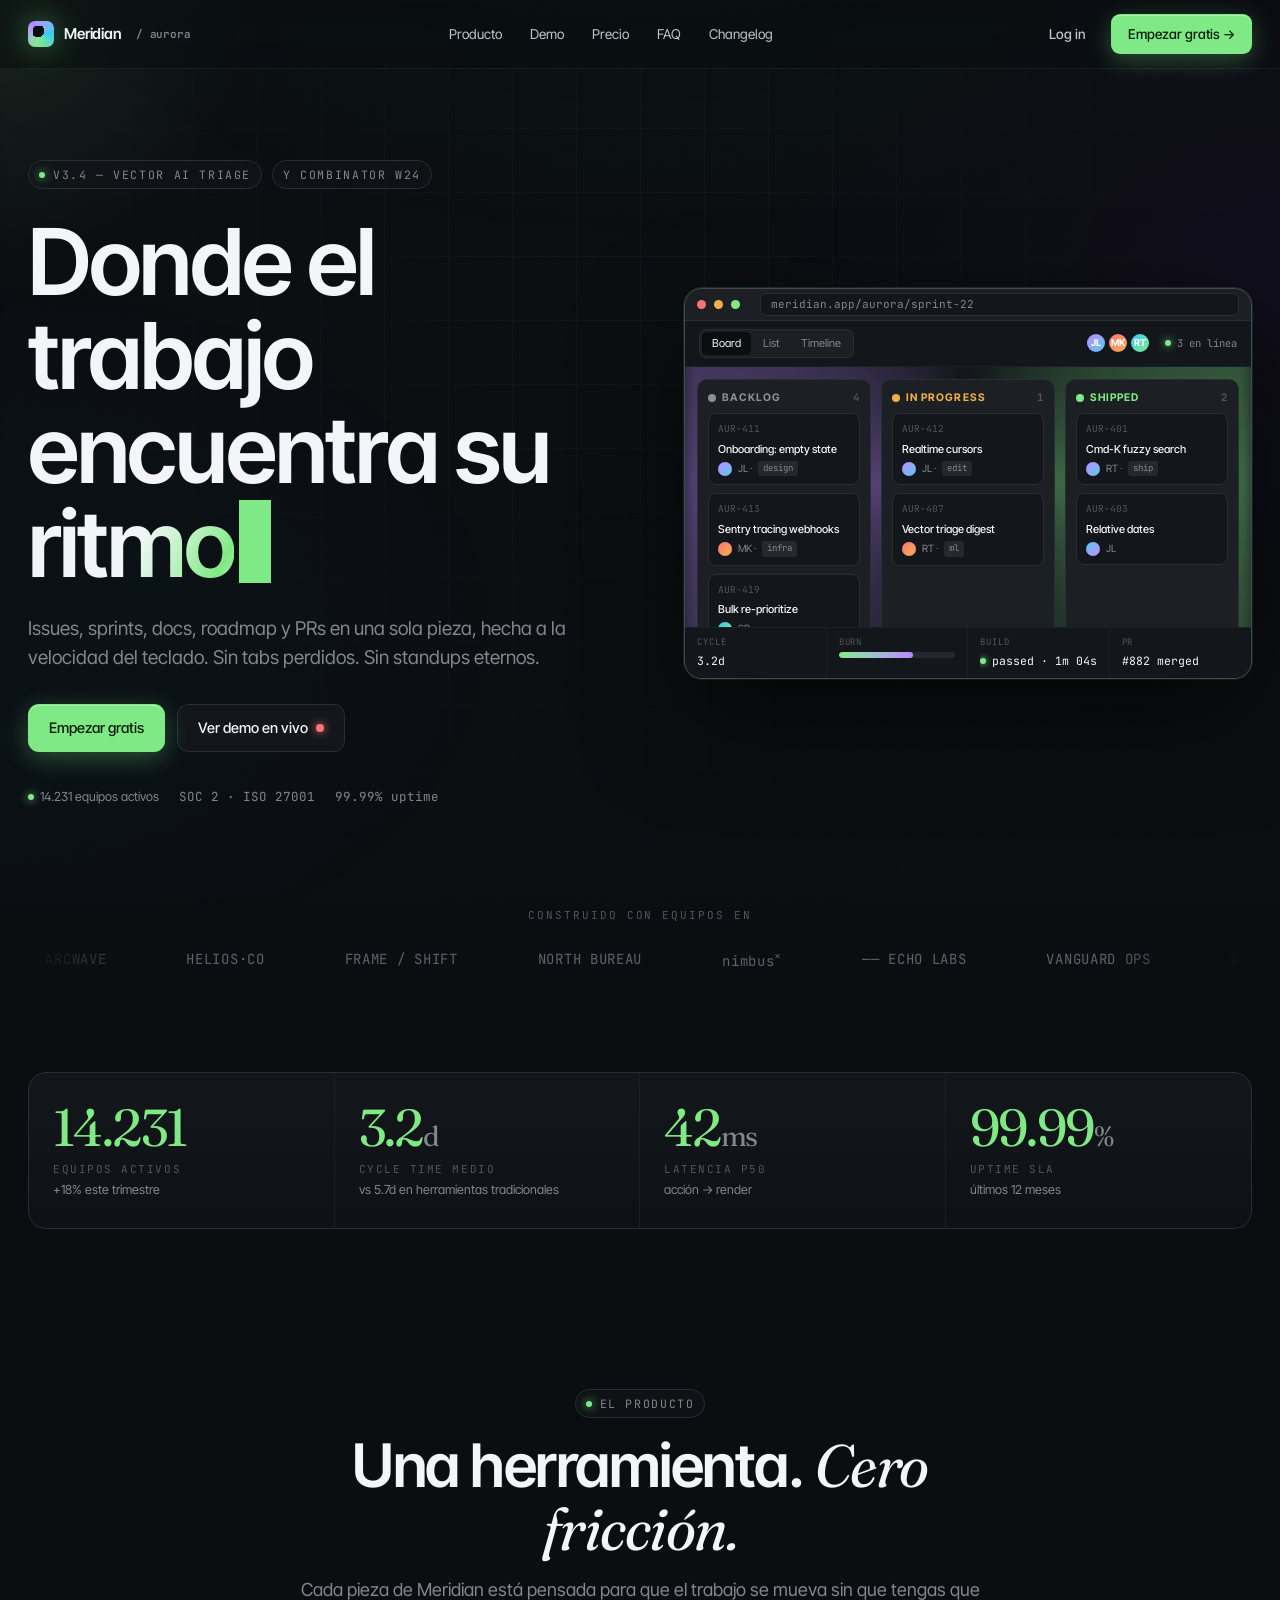
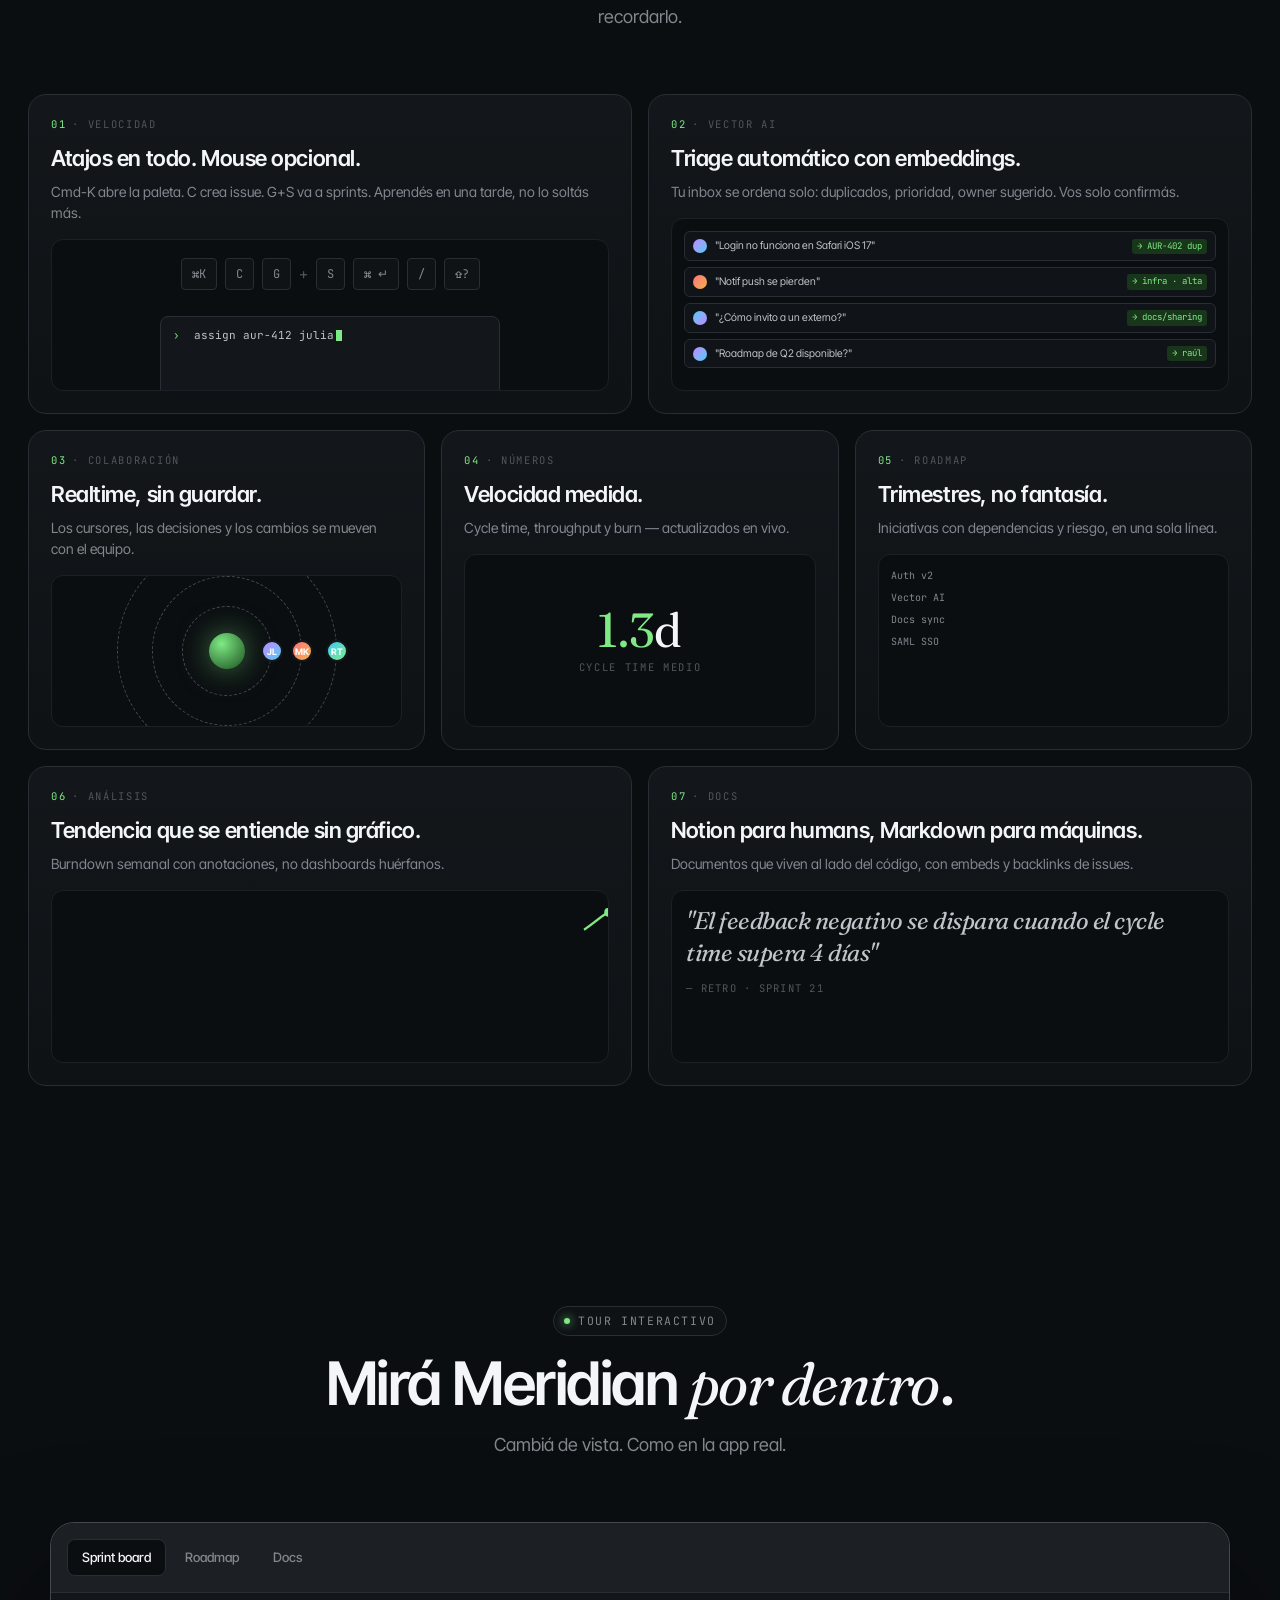
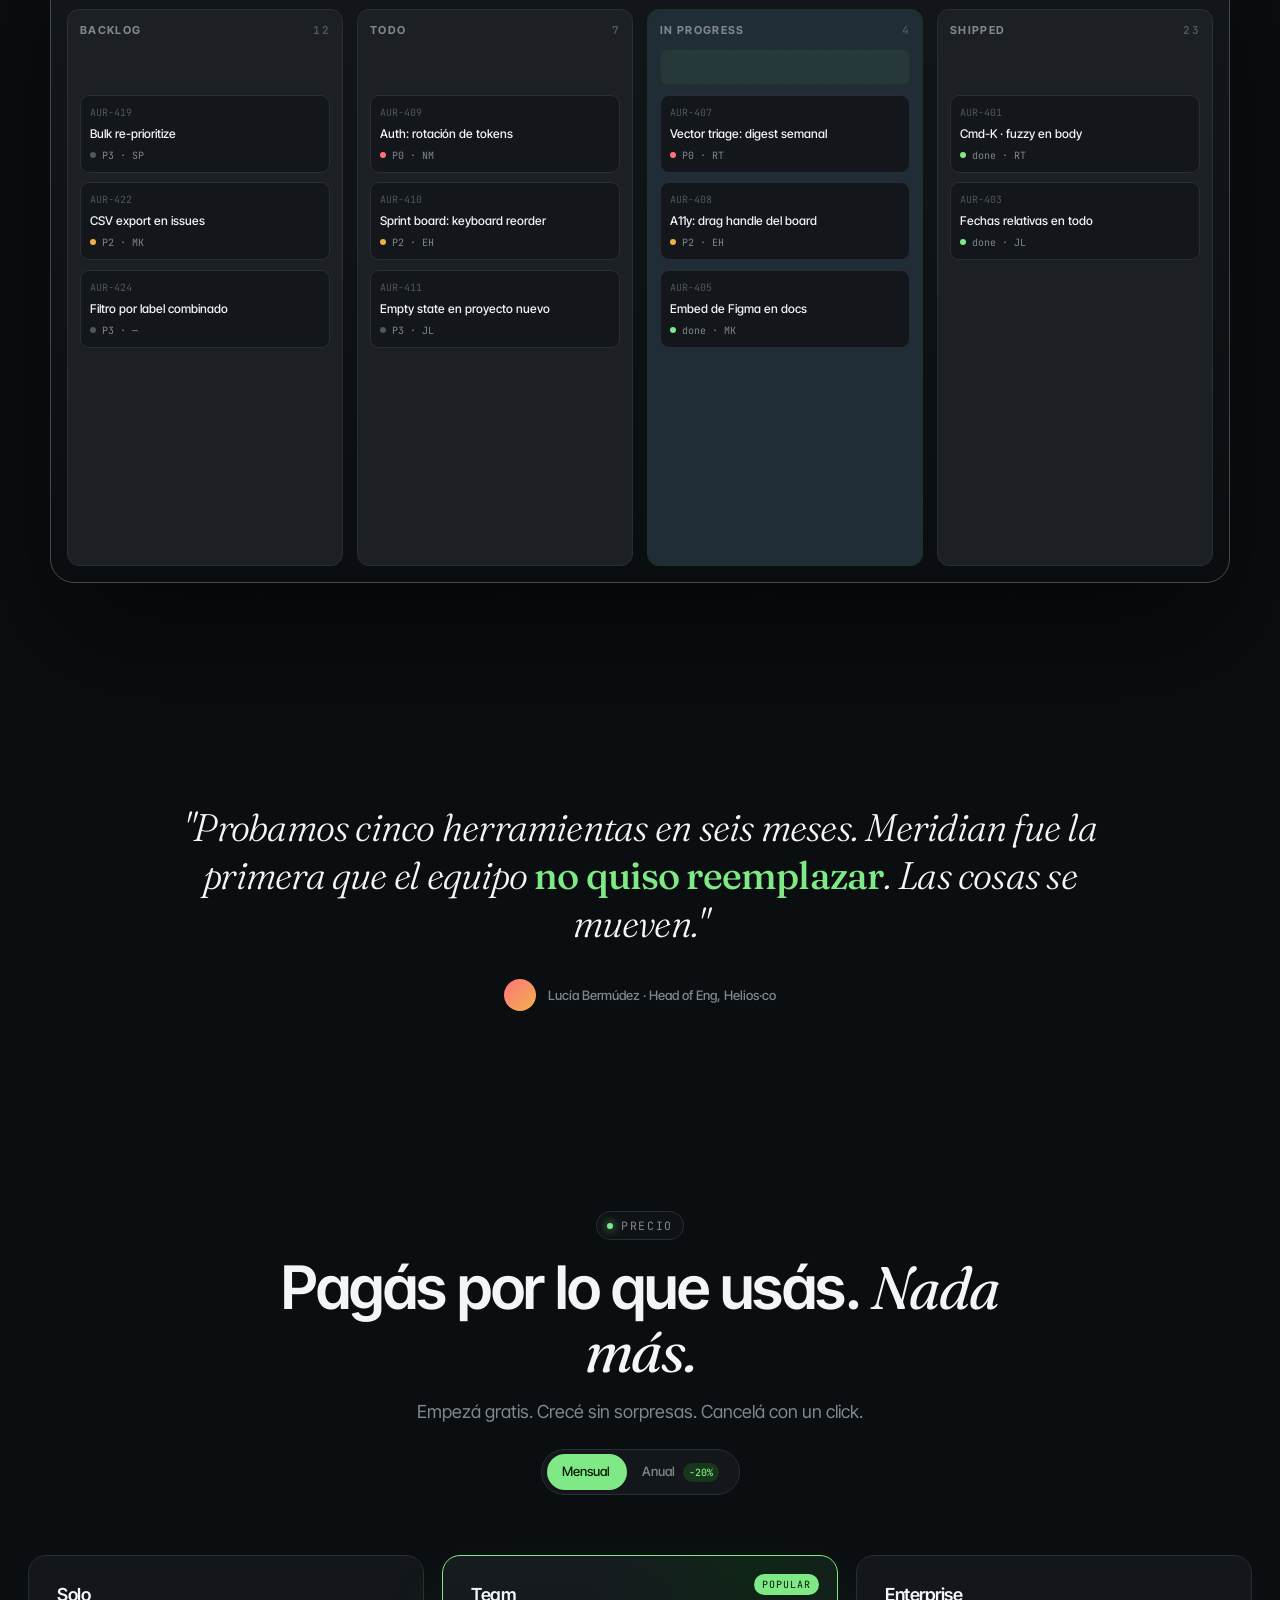
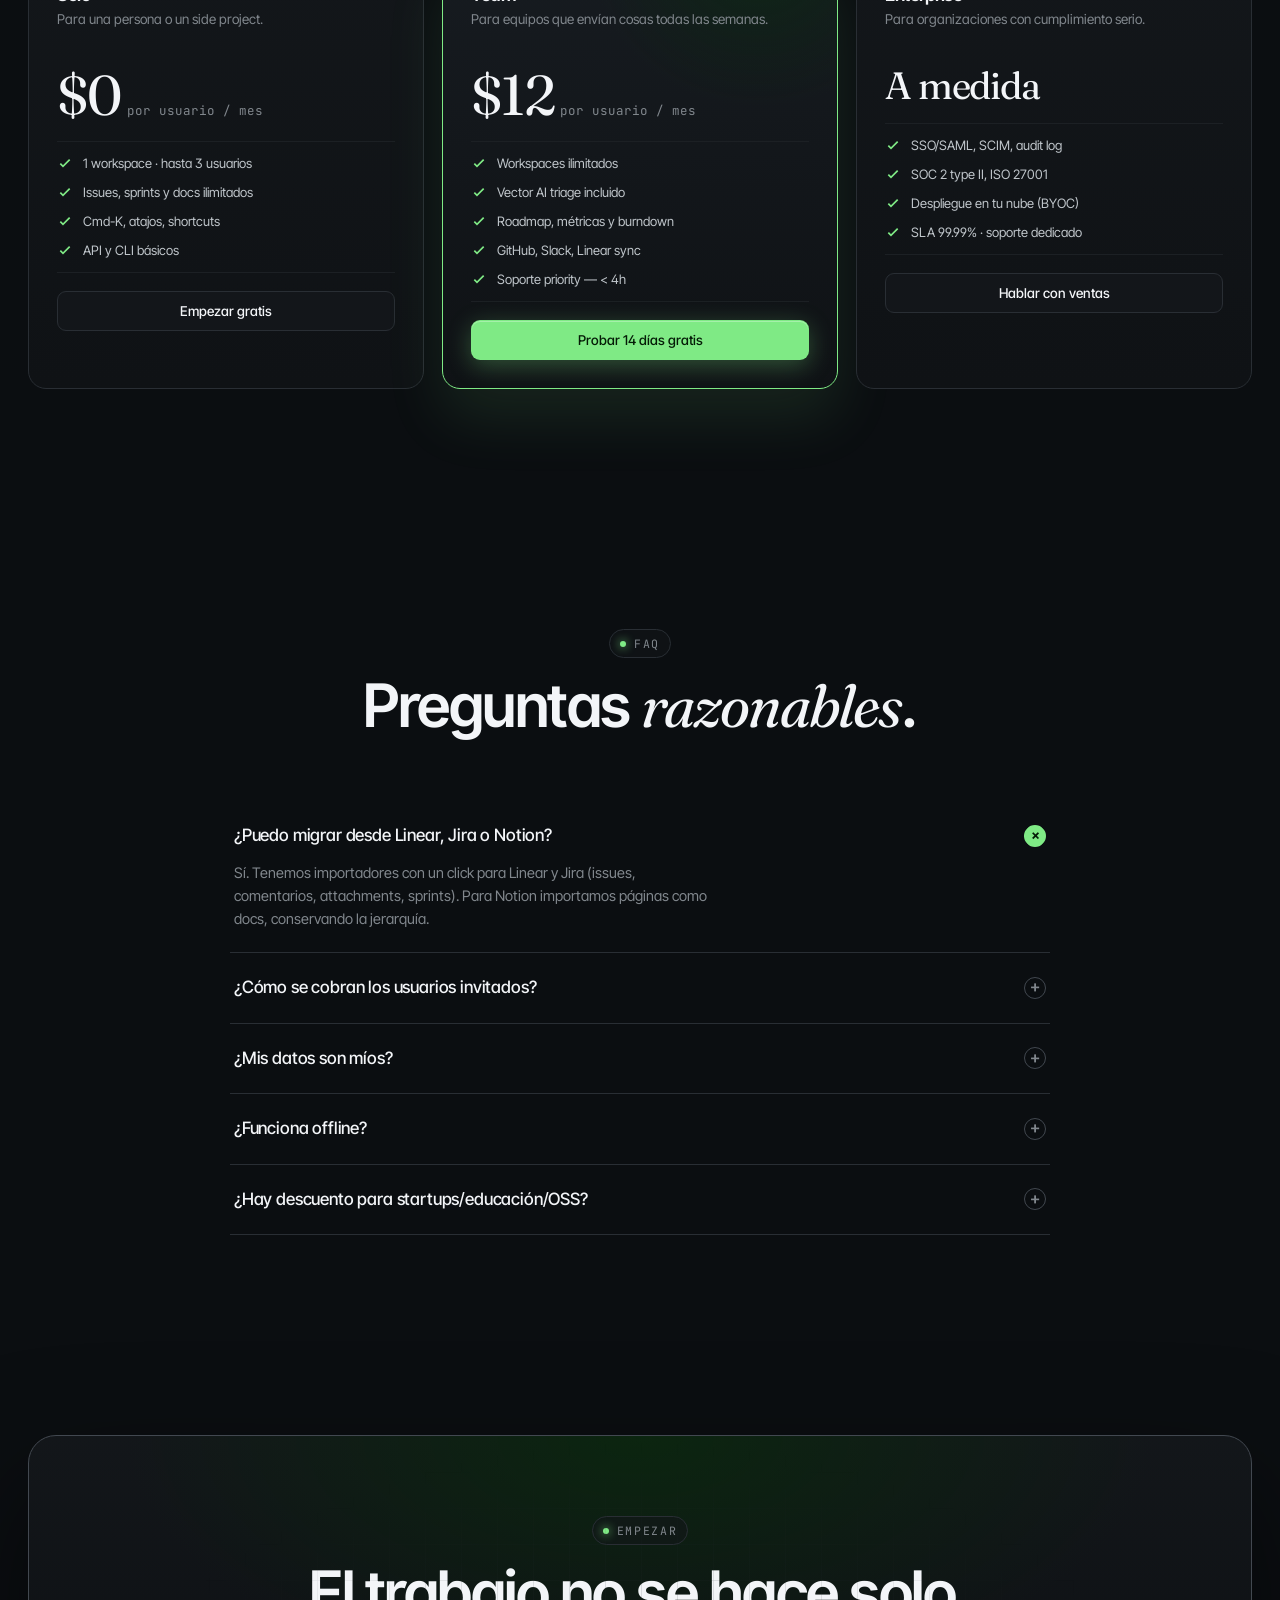
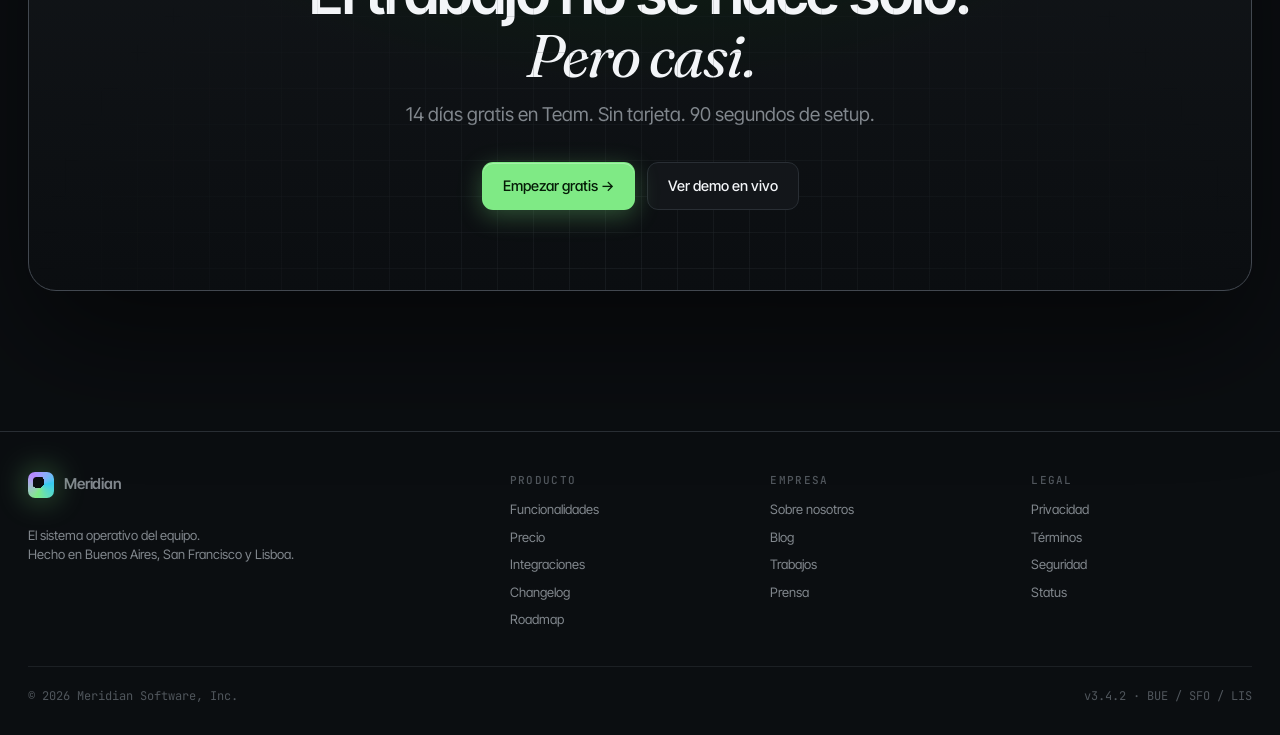
==== Frontend2/landing.html @ 76ceeb19 "Migrate Frontend2 and remove backend actions" ====
<!doctype html>
<html lang="es">
<head>
  <meta charset="utf-8" />
  <meta name="viewport" content="width=device-width, initial-scale=1" />
  <title>Meridian — Donde el trabajo encuentra su ritmo</title>
  <meta name="description" content="Meridian es el sistema operativo del equipo: issues, sprints, docs y roadmap en una sola pieza." />
  <link rel="preconnect" href="https://fonts.googleapis.com">
  <link rel="preconnect" href="https://fonts.gstatic.com" crossorigin>
  <link href="https://fonts.googleapis.com/css2?family=Inter+Tight:wght@400;500;600;700&family=JetBrains+Mono:wght@400;500&family=Fraunces:ital,opsz,wght@0,9..144,300;0,9..144,400;1,9..144,300;1,9..144,400&display=swap" rel="stylesheet">
  <link rel="stylesheet" href="landing.css" />
</head>
<body>
  <div class="scroll-prog" id="scroll-prog"></div>
  <div class="bg-field"></div>
  <div class="bg-grid"></div>
  <div class="bg-noise"></div>
  <div class="spotlight" id="spotlight"></div>
  <div class="particles">
    <span></span><span></span><span></span><span></span>
    <span></span><span></span><span></span><span></span>
  </div>

  <!-- ========= NAV ========= -->
  <nav class="nav">
    <a class="brand" href="#">
      <span class="logo"></span>
      <span class="name">Meridian</span>
      <span class="ws">/ aurora</span>
    </a>
    <div class="nav-links">
      <a href="#features">Producto</a>
      <a href="#stage">Demo</a>
      <a href="#pricing">Precio</a>
      <a href="#faq">FAQ</a>
      <a href="#" id="changelog-link">Changelog</a>
    </div>
    <div class="nav-actions">
      <button class="btn ghost" id="open-login">Log in</button>
      <button class="btn primary" id="open-signup">Empezar gratis →</button>
    </div>
  </nav>

  <!-- ========= HERO ========= -->
  <section class="section hero">
    <div class="wrap hero-grid">
      <div>
        <div class="badge-row rv">
          <span class="eyebrow"><span class="dot"></span>v3.4 — Vector AI triage</span>
          <span class="eyebrow mono">Y Combinator W24</span>
        </div>
        <h1 class="rv">
          <span class="ww">Donde el</span><br/>
          <span class="ww">trabajo</span><br/>
          <span class="ww">encuentra su </span><span class="word-shimmer">ritmo</span><span class="cursor"></span>
        </h1>
        <p class="lead rv">
          Issues, sprints, docs, roadmap y PRs en una sola pieza, hecha a la
          velocidad del teclado. Sin tabs perdidos. Sin standups eternos.
        </p>
        <div class="hero-cta rv">
          <button class="btn primary lg" id="cta-hero">Empezar gratis</button>
          <button class="btn lg" id="cta-demo">
            Ver demo en vivo
            <span style="display:inline-block; width:8px; height:8px; border-radius:50%; background:var(--rose); box-shadow:0 0 8px var(--rose); animation: pulse 1.4s infinite"></span>
          </button>
        </div>
        <div class="hero-meta rv">
          <span class="d"><span class="ind"></span>14.231 equipos activos</span>
          <span class="d mono">SOC 2 · ISO 27001</span>
          <span class="d mono">99.99% uptime</span>
        </div>
      </div>

      <!-- Hero "video" -->
      <div class="hero-video rv" aria-label="Demo en vivo de Meridian">
        <div class="hv-chrome">
          <span class="dot" style="background: var(--rose)"></span>
          <span class="dot" style="background: var(--amber)"></span>
          <span class="dot" style="background: var(--accent)"></span>
          <span class="url">meridian.app/aurora/sprint-22</span>
        </div>

        <div class="hv-stage">
          <!-- toolbar fake -->
          <div class="hv-toolbar">
            <div class="hv-tabs">
              <span class="on">Board</span>
              <span>List</span>
              <span>Timeline</span>
            </div>
            <div class="hv-presence">
              <span class="pa pa-1">JL</span>
              <span class="pa pa-2">MK</span>
              <span class="pa pa-3">RT</span>
              <span class="pn"><span class="pn-d"></span>3 en línea</span>
            </div>
          </div>

          <div class="kanban">
            <div class="kcol todo" data-col="todo">
              <h5><span class="sd"></span>Backlog<span class="ct">3</span></h5>
              <div class="kcard"><span class="id">AUR-411</span><span class="title">Onboarding: empty state</span><span class="meta"><span class="av"></span>JL · <span class="tag">design</span></span></div>
              <div class="kcard"><span class="id">AUR-413</span><span class="title">Sentry tracing webhooks</span><span class="meta"><span class="av" style="background: linear-gradient(135deg, var(--rose), var(--amber))"></span>MK · <span class="tag">infra</span></span></div>
              <div class="kcard"><span class="id">AUR-419</span><span class="title">Bulk re-prioritize</span><span class="meta"><span class="av" style="background: linear-gradient(135deg, var(--cyan), var(--accent))"></span>SP</span></div>
            </div>
            <div class="kcol prog" data-col="prog">
              <h5><span class="sd"></span>In progress<span class="ct">2</span></h5>
              <div class="kcard k-target"><span class="id">AUR-412</span><span class="title">Realtime cursors</span><span class="meta"><span class="av"></span>JL · <span class="tag">edit</span></span></div>
              <div class="kcard"><span class="id">AUR-407</span><span class="title">Vector triage digest</span><span class="meta"><span class="av" style="background: linear-gradient(135deg, var(--rose), var(--amber))"></span>RT · <span class="tag">ml</span></span></div>
            </div>
            <div class="kcol done" data-col="done">
              <h5><span class="sd"></span>Shipped<span class="ct">2</span></h5>
              <div class="kcard"><span class="id">AUR-401</span><span class="title">Cmd-K fuzzy search</span><span class="meta"><span class="av"></span>RT · <span class="tag">ship</span></span></div>
              <div class="kcard"><span class="id">AUR-403</span><span class="title">Relative dates</span><span class="meta"><span class="av" style="background: linear-gradient(135deg, var(--cyan), var(--violet))"></span>JL</span></div>
            </div>
          </div>

          <!-- single moving card (the "live" demo) -->
          <div class="kcard moving" id="moving-card">
            <span class="id">AUR-405</span>
            <span class="title">Embed Figma en docs</span>
            <span class="meta"><span class="av" style="background: linear-gradient(135deg, var(--violet), var(--cyan))"></span>julia · <span class="tag">ship</span></span>
          </div>

          <!-- cursor that "drags" the card -->
          <div class="cursor-fly">
            <svg viewBox="0 0 16 16">
              <path d="M2 2 L13 7 L8 8.5 L7 14 Z" fill="oklch(0.85 0.17 145)" stroke="oklch(0.20 0.05 145)" stroke-width="1"/>
            </svg>
            <span class="label">julia</span>
          </div>

          <!-- bottom live stats -->
          <div class="hv-stats">
            <div class="hv-stat"><span class="hv-k">Cycle</span><span class="hv-v">3.2d</span></div>
            <div class="hv-stat"><span class="hv-k">Burn</span><span class="hv-v hv-bar"><i style="width:64%"></i></span></div>
            <div class="hv-stat"><span class="hv-k">Build</span><span class="hv-v"><span class="hv-d hv-d-ok"></span>passed · 1m 04s</span></div>
            <div class="hv-stat"><span class="hv-k">PR</span><span class="hv-v">#882 merged</span></div>
          </div>
        </div>
      </div>
    </div>
  </section>

  <!-- ========= LOGOS ========= -->
  <section class="logos">
    <div class="wrap">
      <div class="label">Construido con equipos en</div>
      <div class="logos-marquee">
        <div class="track">
          <span>◌ ARCWAVE</span>
          <span>HELIOS·CO</span>
          <span>FRAME / SHIFT</span>
          <span>NORTH BUREAU</span>
          <span>nimbus<sup>×</sup></span>
          <span>—— ECHO LABS</span>
          <span>VANGUARD&nbsp;OPS</span>
          <span>◇ KINETIC</span>
          <span>POLARIS&nbsp;/CO</span>
          <span>※ SUBSTRATE</span>
          <span>◌ ARCWAVE</span>
          <span>HELIOS·CO</span>
          <span>FRAME / SHIFT</span>
          <span>NORTH BUREAU</span>
          <span>nimbus<sup>×</sup></span>
          <span>—— ECHO LABS</span>
          <span>VANGUARD&nbsp;OPS</span>
          <span>◇ KINETIC</span>
          <span>POLARIS&nbsp;/CO</span>
          <span>※ SUBSTRATE</span>
        </div>
      </div>
    </div>
  </section>

  <!-- ========= STATS STRIP ========= -->
  <section class="section" style="padding-top:40px; padding-bottom:40px">
    <div class="wrap">
      <div class="stats-strip rv">
        <div class="st">
          <div class="num"><em data-stat="14231">0</em></div>
          <div class="lab">Equipos activos</div>
          <div class="sub">+18% este trimestre</div>
        </div>
        <div class="st">
          <div class="num"><em data-stat="3.2" data-decimals="1">0.0</em><span style="font-size:28px;color:var(--fg-2)">d</span></div>
          <div class="lab">Cycle time medio</div>
          <div class="sub">vs 5.7d en herramientas tradicionales</div>
        </div>
        <div class="st">
          <div class="num"><em data-stat="42">0</em><span style="font-size:28px;color:var(--fg-2)">ms</span></div>
          <div class="lab">Latencia p50</div>
          <div class="sub">acción → render</div>
        </div>
        <div class="st">
          <div class="num"><em data-stat="99.99" data-decimals="2">0</em><span style="font-size:28px;color:var(--fg-2)">%</span></div>
          <div class="lab">Uptime SLA</div>
          <div class="sub">últimos 12 meses</div>
        </div>
      </div>
    </div>
  </section>

  <!-- ========= FEATURES ========= -->
  <section class="section" id="features">
    <div class="wrap">
      <div class="feature-head rv">
        <span class="eyebrow"><span class="dot"></span>El producto</span>
        <h2>Una herramienta. <span class="editorial">Cero fricción.</span></h2>
        <p>Cada pieza de Meridian está pensada para que el trabajo se mueva sin que tengas que recordarlo.</p>
      </div>

      <div class="features rv">
        <!-- Velocity -->
        <div class="f-card f-wide-3">
          <div class="label"><span class="n">01</span> · velocidad</div>
          <h3>Atajos en todo. Mouse opcional.</h3>
          <p>Cmd-K abre la paleta. C crea issue. G+S va a sprints. Aprendés en una tarde, no lo soltás más.</p>
          <div class="canvas" style="display:flex;align-items:center;justify-content:center;gap:8px;flex-wrap:wrap;padding:18px">
            <span class="kbd" style="font-size:12px;padding:6px 10px">⌘K</span>
            <span class="kbd" style="font-size:12px;padding:6px 10px">C</span>
            <span class="kbd" style="font-size:12px;padding:6px 10px">G</span><span style="color:var(--fg-3)">+</span>
            <span class="kbd" style="font-size:12px;padding:6px 10px">S</span>
            <span class="kbd" style="font-size:12px;padding:6px 10px">⌘ ↵</span>
            <span class="kbd" style="font-size:12px;padding:6px 10px">/</span>
            <span class="kbd" style="font-size:12px;padding:6px 10px">⇧?</span>
            <div style="flex-basis: 100%; height: 0"></div>
            <div class="term" style="background:var(--bg-1);border:1px solid var(--border);border-radius:8px;padding:10px 12px;width:100%;max-width:340px;margin-top:10px">
              <div class="l mono"><span class="pr">›</span> &nbsp;assign aur-412 julia<span class="blink"></span></div>
            </div>
          </div>
        </div>

        <!-- AI triage -->
        <div class="f-card f-wide-3">
          <div class="label"><span class="n">02</span> · vector ai</div>
          <h3>Triage automático con embeddings.</h3>
          <p>Tu inbox se ordena solo: duplicados, prioridad, owner sugerido. Vos solo confirmás.</p>
          <div class="canvas">
            <div class="ai-stream">
              <div class="ai-row">
                <span class="av"></span>
                <span class="t">"Login no funciona en Safari iOS 17"</span>
                <span class="tag">→ AUR-402 dup</span>
              </div>
              <div class="ai-row r2">
                <span class="av" style="background:linear-gradient(135deg,var(--rose),var(--amber))"></span>
                <span class="t">"Notif push se pierden"</span>
                <span class="tag">→ infra · alta</span>
              </div>
              <div class="ai-row r3">
                <span class="av" style="background:linear-gradient(135deg,var(--cyan),var(--violet))"></span>
                <span class="t">"¿Cómo invito a un externo?"</span>
                <span class="tag">→ docs/sharing</span>
              </div>
              <div class="ai-row r4">
                <span class="av"></span>
                <span class="t">"Roadmap de Q2 disponible?"</span>
                <span class="tag">→ raúl</span>
              </div>
            </div>
          </div>
        </div>

        <!-- Realtime collab -->
        <div class="f-card f-wide-2">
          <div class="label"><span class="n">03</span> · colaboración</div>
          <h3>Realtime, sin guardar.</h3>
          <p>Los cursores, las decisiones y los cambios se mueven con el equipo.</p>
          <div class="canvas">
            <div class="orbit">
              <div class="ring r1"></div>
              <div class="ring r2"></div>
              <div class="ring r3"></div>
              <div class="core"></div>
              <div class="av a1">JL</div>
              <div class="av a2">MK</div>
              <div class="av a3">RT</div>
            </div>
          </div>
        </div>

        <!-- Velocity counter -->
        <div class="f-card f-wide-2">
          <div class="label"><span class="n">04</span> · números</div>
          <h3>Velocidad medida.</h3>
          <p>Cycle time, throughput y burn — actualizados en vivo.</p>
          <div class="canvas">
            <div class="counter-canvas">
              <div class="num"><em data-count="3.2">0.0</em>d</div>
              <div class="lab">cycle time medio</div>
            </div>
          </div>
        </div>

        <!-- Roadmap -->
        <div class="f-card f-wide-2">
          <div class="label"><span class="n">05</span> · roadmap</div>
          <h3>Trimestres, no fantasía.</h3>
          <p>Iniciativas con dependencias y riesgo, en una sola línea.</p>
          <div class="canvas">
            <div class="tl">
              <div class="row"><span class="lab">Auth v2</span><div class="bar b1"><div class="fill"></div></div></div>
              <div class="row"><span class="lab">Vector AI</span><div class="bar b2"><div class="fill"></div></div></div>
              <div class="row"><span class="lab">Docs sync</span><div class="bar b3"><div class="fill"></div></div></div>
              <div class="row"><span class="lab">SAML SSO</span><div class="bar b4"><div class="fill"></div></div></div>
            </div>
          </div>
        </div>

        <!-- Velocity full -->
        <div class="f-card f-wide-3">
          <div class="label"><span class="n">06</span> · análisis</div>
          <h3>Tendencia que se entiende sin gráfico.</h3>
          <p>Burndown semanal con anotaciones, no dashboards huérfanos.</p>
          <div class="canvas">
            <svg class="spark-svg" viewBox="0 0 600 160" preserveAspectRatio="none">
              <defs>
                <linearGradient id="g-area" x1="0" x2="0" y1="0" y2="1">
                  <stop offset="0%" stop-color="oklch(0.85 0.17 145)" stop-opacity="0.45"/>
                  <stop offset="100%" stop-color="oklch(0.85 0.17 145)" stop-opacity="0"/>
                </linearGradient>
              </defs>
              <path class="area" d="M0,140 L0,110 C 60,100 90,60 150,70 S 240,120 300,90 S 420,40 480,55 S 580,30 600,20 L600,160 L0,160 Z"/>
              <path class="ln"   d="M0,110 C 60,100 90,60 150,70 S 240,120 300,90 S 420,40 480,55 S 580,30 600,20"/>
              <circle class="pt" cx="600" cy="20" r="4"/>
            </svg>
          </div>
        </div>

        <!-- Editor -->
        <div class="f-card f-wide-3">
          <div class="label"><span class="n">07</span> · docs</div>
          <h3>Notion para humans, Markdown para máquinas.</h3>
          <p>Documentos que viven al lado del código, con embeds y backlinks de issues.</p>
          <div class="canvas" style="padding:14px;font-family:var(--font-editorial);font-style:italic;font-size:24px;line-height:1.3;letter-spacing:-0.02em;color:var(--fg-1)">
            "El feedback negativo se dispara cuando el cycle time supera 4 días"
            <div style="font-family:var(--font-mono);font-style:normal;font-size:10.5px;color:var(--fg-3);text-transform:uppercase;letter-spacing:0.12em;margin-top:14px">— retro · sprint 21</div>
          </div>
        </div>

      </div>
    </div>
  </section>

  <!-- ========= STAGE (interactive demo) ========= -->
  <section class="section stage-section" id="stage">
    <div class="wrap">
      <div class="feature-head rv">
        <span class="eyebrow"><span class="dot"></span>Tour interactivo</span>
        <h2>Mirá Meridian <span class="editorial">por dentro</span>.</h2>
        <p>Cambiá de vista. Como en la app real.</p>
      </div>

      <div class="stage-shell rv">
        <div class="stage-tabs" role="tablist">
          <button data-tab="kanban" class="on">Sprint board</button>
          <button data-tab="gantt">Roadmap</button>
          <button data-tab="docs">Docs</button>
        </div>
        <div class="stage-content">
          <!-- Kanban pane -->
          <div class="stage-pane on" data-pane="kanban">
            <div class="bk">
              <div class="bk-col" data-col="backlog">
                <h5>Backlog <span class="ct">12</span></h5>
                <div class="drop-zone"></div>
                <div class="bk-card" data-id="AUR-419"><span class="id">AUR-419</span><span class="t">Bulk re-prioritize</span><span class="ft"><span class="pri" style="background:var(--fg-3)"></span>P3 · SP</span></div>
                <div class="bk-card" data-id="AUR-422"><span class="id">AUR-422</span><span class="t">CSV export en issues</span><span class="ft"><span class="pri" style="background:var(--amber)"></span>P2 · MK</span></div>
                <div class="bk-card" data-id="AUR-424"><span class="id">AUR-424</span><span class="t">Filtro por label combinado</span><span class="ft"><span class="pri" style="background:var(--fg-3)"></span>P3 · —</span></div>
              </div>
              <div class="bk-col" data-col="todo">
                <h5>Todo <span class="ct">7</span></h5>
                <div class="drop-zone"></div>
                <div class="bk-card" data-id="AUR-409"><span class="id">AUR-409</span><span class="t">Auth: rotación de tokens</span><span class="ft"><span class="pri" style="background:var(--rose)"></span>P0 · NM</span></div>
                <div class="bk-card" data-id="AUR-410"><span class="id">AUR-410</span><span class="t">Sprint board: keyboard reorder</span><span class="ft"><span class="pri" style="background:var(--amber)"></span>P2 · EH</span></div>
                <div class="bk-card" data-id="AUR-411"><span class="id">AUR-411</span><span class="t">Empty state en proyecto nuevo</span><span class="ft"><span class="pri" style="background:var(--fg-3)"></span>P3 · JL</span></div>
              </div>
              <div class="bk-col" data-col="progress">
                <h5>In progress <span class="ct">4</span></h5>
                <div class="drop-zone"></div>
                <div class="bk-card" data-id="AUR-407"><span class="id">AUR-407</span><span class="t">Vector triage: digest semanal</span><span class="ft"><span class="pri" style="background:var(--rose)"></span>P0 · RT</span></div>
                <div class="bk-card" data-id="AUR-408"><span class="id">AUR-408</span><span class="t">A11y: drag handle del board</span><span class="ft"><span class="pri" style="background:var(--amber)"></span>P2 · EH</span></div>
              </div>
              <div class="bk-col" data-col="shipped">
                <h5>Shipped <span class="ct">23</span></h5>
                <div class="drop-zone"></div>
                <div class="bk-card" data-id="AUR-401"><span class="id">AUR-401</span><span class="t">Cmd-K · fuzzy en body</span><span class="ft"><span class="pri" style="background:var(--accent)"></span>done · RT</span></div>
                <div class="bk-card" data-id="AUR-403"><span class="id">AUR-403</span><span class="t">Fechas relativas en todo</span><span class="ft"><span class="pri" style="background:var(--accent)"></span>done · JL</span></div>
                <div class="bk-card" data-id="AUR-405"><span class="id">AUR-405</span><span class="t">Embed de Figma en docs</span><span class="ft"><span class="pri" style="background:var(--accent)"></span>done · MK</span></div>
              </div>
            </div>
          </div>

          <!-- Gantt pane -->
          <div class="stage-pane" data-pane="gantt">
            <div class="gantt">
              <div class="head">
                <span>Iniciativa</span>
                <div class="weeks">
                  <span>W23</span><span>W24</span><span>W25</span><span>W26</span><span>W27</span><span>W28</span><span>W29</span><span>W30</span>
                </div>
              </div>
              <div class="grow">
                <div class="g-row">
                  <span class="nm"><span class="d" style="background:var(--accent)"></span>Auth v2 · rotación</span>
                  <div class="gtrack"><div class="b" style="left:5%;width:30%;background:var(--accent)"></div></div>
                </div>
                <div class="g-row">
                  <span class="nm"><span class="d" style="background:var(--violet)"></span>Vector AI · embeddings</span>
                  <div class="gtrack"><div class="b" style="left:18%;width:42%;background:var(--violet)"></div></div>
                </div>
                <div class="g-row">
                  <span class="nm"><span class="d" style="background:var(--amber)"></span>Docs sync (Notion-like)</span>
                  <div class="gtrack"><div class="b" style="left:30%;width:38%;background:var(--amber)"></div></div>
                </div>
                <div class="g-row">
                  <span class="nm"><span class="d" style="background:var(--cyan)"></span>SAML / SSO Enterprise</span>
                  <div class="gtrack"><div class="b" style="left:55%;width:28%;background:var(--cyan)"></div></div>
                </div>
                <div class="g-row">
                  <span class="nm"><span class="d" style="background:var(--rose)"></span>Mobile · PWA offline</span>
                  <div class="gtrack"><div class="b" style="left:65%;width:30%;background:var(--rose)"></div></div>
                </div>
                <div class="g-row">
                  <span class="nm"><span class="d" style="background:var(--fg-2)"></span>API v2 público</span>
                  <div class="gtrack"><div class="b" style="left:80%;width:18%;background:var(--fg-2)"></div></div>
                </div>
              </div>
            </div>
          </div>

          <!-- Docs pane -->
          <div class="stage-pane" data-pane="docs">
            <div class="docs-pane">
              <div class="docs-side">
                <div class="gr">Aurora</div>
                <div class="item"><svg class="di" viewBox="0 0 24 24" fill="none" stroke="currentColor" stroke-width="2"><path d="M14 2H6a2 2 0 0 0-2 2v16a2 2 0 0 0 2 2h12a2 2 0 0 0 2-2V8z"/><path d="M14 2v6h6"/></svg>Plan trimestral</div>
                <div class="item on"><svg class="di" viewBox="0 0 24 24" fill="none" stroke="currentColor" stroke-width="2"><path d="M14 2H6a2 2 0 0 0-2 2v16a2 2 0 0 0 2 2h12a2 2 0 0 0 2-2V8z"/><path d="M14 2v6h6"/></svg>Retro sprint 21</div>
                <div class="item"><svg class="di" viewBox="0 0 24 24" fill="none" stroke="currentColor" stroke-width="2"><path d="M14 2H6a2 2 0 0 0-2 2v16a2 2 0 0 0 2 2h12a2 2 0 0 0 2-2V8z"/><path d="M14 2v6h6"/></svg>Decisión: vector store</div>
                <div class="gr">Engineering</div>
                <div class="item"><svg class="di" viewBox="0 0 24 24" fill="none" stroke="currentColor" stroke-width="2"><path d="M14 2H6a2 2 0 0 0-2 2v16a2 2 0 0 0 2 2h12a2 2 0 0 0 2-2V8z"/><path d="M14 2v6h6"/></svg>Postmortem · cache</div>
                <div class="item"><svg class="di" viewBox="0 0 24 24" fill="none" stroke="currentColor" stroke-width="2"><path d="M14 2H6a2 2 0 0 0-2 2v16a2 2 0 0 0 2 2h12a2 2 0 0 0 2-2V8z"/><path d="M14 2v6h6"/></svg>RFC · auth rotation</div>
              </div>
              <div class="docs-body">
                <div class="meta">retro · sprint 21 · 4 jun</div>
                <h3>Lo que aprendimos del último ciclo</h3>
                <p>Cerramos sprint 21 con un <span class="hl">cycle time de 3.2 días</span> — una mejora de 18% sobre el anterior. La hipótesis: el triage automático con vector AI nos sacó la fricción del lunes.</p>
                <p>El feedback negativo se dispara cuando el cycle time supera 4 días. Mantenerlo abajo de eso es probablemente el indicador más correlacionado con NPS interno.</p>
                <div class="embed">
                  <span class="iv">📊</span>
                  <div>
                    <div style="font-weight:500;color:var(--fg-0)">Burndown · Sprint 21</div>
                    <div style="font-size:11px;color:var(--fg-3);font-family:var(--font-mono);margin-top:2px">embed · meridian/charts</div>
                  </div>
                </div>
                <p>Próximo paso: medir si el digest semanal del viernes mantiene la inercia o la rompe en transición de fin de semana.</p>
              </div>
            </div>
          </div>
        </div>
      </div>
    </div>
  </section>

  <!-- ========= QUOTE ========= -->
  <section class="quote-section">
    <div class="wrap">
      <p class="quote rv">
        "Probamos cinco herramientas en seis meses. Meridian fue la primera que el equipo
        <span style="color:var(--accent);font-style:normal;font-weight:500">no quiso reemplazar</span>.
        Las cosas se mueven."
        <span class="who">
          <span class="av"></span>
          Lucía Bermúdez · Head of Eng, Helios·co
        </span>
      </p>
    </div>
  </section>

  <!-- ========= PRICING ========= -->
  <section class="section" id="pricing">
    <div class="wrap">
      <div class="pricing-head rv">
        <span class="eyebrow"><span class="dot"></span>Precio</span>
        <h2>Pagás por lo que usás. <span class="editorial">Nada más.</span></h2>
        <p>Empezá gratis. Crecé sin sorpresas. Cancelá con un click.</p>
        <div class="bill-toggle" id="bill-toggle" role="tablist">
          <span class="pill" id="bill-pill"></span>
          <button class="on" data-bill="month">Mensual</button>
          <button data-bill="year">Anual <span class="save">-20%</span></button>
        </div>
      </div>

      <div class="tiers rv">
        <!-- Free -->
        <div class="tier">
          <div>
            <h3>Solo</h3>
            <div class="desc">Para una persona o un side project.</div>
          </div>
          <div class="price-row">
            <span class="price">$0</span>
            <span class="per">por usuario / mes</span>
          </div>
          <div class="feats">
            <div class="feat"><svg class="ck" viewBox="0 0 24 24" fill="none" stroke="currentColor" stroke-width="2.5"><path d="M5 13l4 4L19 7"/></svg>1 workspace · hasta 3 usuarios</div>
            <div class="feat"><svg class="ck" viewBox="0 0 24 24" fill="none" stroke="currentColor" stroke-width="2.5"><path d="M5 13l4 4L19 7"/></svg>Issues, sprints y docs ilimitados</div>
            <div class="feat"><svg class="ck" viewBox="0 0 24 24" fill="none" stroke="currentColor" stroke-width="2.5"><path d="M5 13l4 4L19 7"/></svg>Cmd-K, atajos, shortcuts</div>
            <div class="feat"><svg class="ck" viewBox="0 0 24 24" fill="none" stroke="currentColor" stroke-width="2.5"><path d="M5 13l4 4L19 7"/></svg>API y CLI básicos</div>
          </div>
          <button class="btn login-trigger">Empezar gratis</button>
        </div>

        <!-- Team featured -->
        <div class="tier featured">
          <span class="badge">popular</span>
          <div>
            <h3>Team</h3>
            <div class="desc">Para equipos que envían cosas todas las semanas.</div>
          </div>
          <div class="price-row">
            <span class="price" data-month="$12" data-year="$10">$12</span>
            <span class="per">por usuario / mes</span>
          </div>
          <div class="feats">
            <div class="feat"><svg class="ck" viewBox="0 0 24 24" fill="none" stroke="currentColor" stroke-width="2.5"><path d="M5 13l4 4L19 7"/></svg>Workspaces ilimitados</div>
            <div class="feat"><svg class="ck" viewBox="0 0 24 24" fill="none" stroke="currentColor" stroke-width="2.5"><path d="M5 13l4 4L19 7"/></svg>Vector AI triage incluido</div>
            <div class="feat"><svg class="ck" viewBox="0 0 24 24" fill="none" stroke="currentColor" stroke-width="2.5"><path d="M5 13l4 4L19 7"/></svg>Roadmap, métricas y burndown</div>
            <div class="feat"><svg class="ck" viewBox="0 0 24 24" fill="none" stroke="currentColor" stroke-width="2.5"><path d="M5 13l4 4L19 7"/></svg>GitHub, Slack, Linear sync</div>
            <div class="feat"><svg class="ck" viewBox="0 0 24 24" fill="none" stroke="currentColor" stroke-width="2.5"><path d="M5 13l4 4L19 7"/></svg>Soporte priority — &lt; 4h</div>
          </div>
          <button class="btn primary login-trigger">Probar 14 días gratis</button>
        </div>

        <!-- Enterprise -->
        <div class="tier">
          <div>
            <h3>Enterprise</h3>
            <div class="desc">Para organizaciones con cumplimiento serio.</div>
          </div>
          <div class="price-row">
            <span class="price" style="font-size:38px">A medida</span>
          </div>
          <div class="feats">
            <div class="feat"><svg class="ck" viewBox="0 0 24 24" fill="none" stroke="currentColor" stroke-width="2.5"><path d="M5 13l4 4L19 7"/></svg>SSO/SAML, SCIM, audit log</div>
            <div class="feat"><svg class="ck" viewBox="0 0 24 24" fill="none" stroke="currentColor" stroke-width="2.5"><path d="M5 13l4 4L19 7"/></svg>SOC 2 type II, ISO 27001</div>
            <div class="feat"><svg class="ck" viewBox="0 0 24 24" fill="none" stroke="currentColor" stroke-width="2.5"><path d="M5 13l4 4L19 7"/></svg>Despliegue en tu nube (BYOC)</div>
            <div class="feat"><svg class="ck" viewBox="0 0 24 24" fill="none" stroke="currentColor" stroke-width="2.5"><path d="M5 13l4 4L19 7"/></svg>SLA 99.99% · soporte dedicado</div>
          </div>
          <button class="btn">Hablar con ventas</button>
        </div>
      </div>
    </div>
  </section>

  <!-- ========= FAQ ========= -->
  <section class="section" id="faq">
    <div class="wrap">
      <div class="feature-head rv">
        <span class="eyebrow"><span class="dot"></span>FAQ</span>
        <h2>Preguntas <span class="editorial">razonables</span>.</h2>
      </div>
      <div class="faq rv">
        <div class="faq-item open">
          <button class="faq-q">¿Puedo migrar desde Linear, Jira o Notion? <span class="pl">+</span></button>
          <div class="faq-a"><p>Sí. Tenemos importadores con un click para Linear y Jira (issues, comentarios, attachments, sprints). Para Notion importamos páginas como docs, conservando la jerarquía.</p></div>
        </div>
        <div class="faq-item">
          <button class="faq-q">¿Cómo se cobran los usuarios invitados? <span class="pl">+</span></button>
          <div class="faq-a"><p>Los guests con permiso de solo-comentario son gratis. Solo cobramos por usuarios con acceso de edición a issues o docs.</p></div>
        </div>
        <div class="faq-item">
          <button class="faq-q">¿Mis datos son míos? <span class="pl">+</span></button>
          <div class="faq-a"><p>Siempre. Exportás todo en JSON o Markdown desde Settings → Data. No usamos tus issues para entrenar modelos. Punto.</p></div>
        </div>
        <div class="faq-item">
          <button class="faq-q">¿Funciona offline? <span class="pl">+</span></button>
          <div class="faq-a"><p>El web app cachea tus últimos 30 días localmente. La PWA mobile (Q3) lo hace nativo, con sync al volver online.</p></div>
        </div>
        <div class="faq-item">
          <button class="faq-q">¿Hay descuento para startups/educación/OSS? <span class="pl">+</span></button>
          <div class="faq-a"><p>Sí, tres programas: Startups (50% por 1 año si tenés &lt; $5M raised), educación (gratis para .edu) y OSS (gratis para repos públicos verificados).</p></div>
        </div>
      </div>
    </div>
  </section>

  <!-- ========= CTA ========= -->
  <section class="cta-section">
    <div class="cta-card rv">
      <span class="eyebrow"><span class="dot"></span>Empezar</span>
      <h2>El trabajo no se hace solo.<br/><span class="editorial">Pero casi.</span></h2>
      <p class="lead">14 días gratis en Team. Sin tarjeta. 90 segundos de setup.</p>
      <div class="row">
        <button class="btn primary lg login-trigger">Empezar gratis →</button>
        <button class="btn lg" id="cta-demo-2">Ver demo en vivo</button>
      </div>
    </div>
  </section>

  <!-- ========= FOOTER ========= -->
  <footer class="foot">
    <div class="foot-grid">
      <div>
        <a class="brand" href="#" style="margin-bottom:14px">
          <span class="logo"></span>
          <span class="name">Meridian</span>
        </a>
        <p style="color:var(--fg-2);font-size:13px;max-width:36ch;margin:14px 0 0">El sistema operativo del equipo.<br/>Hecho en Buenos Aires, San Francisco y Lisboa.</p>
      </div>
      <div>
        <h5>Producto</h5>
        <ul>
          <li><a href="#features">Funcionalidades</a></li>
          <li><a href="#pricing">Precio</a></li>
          <li><a href="#">Integraciones</a></li>
          <li><a href="#">Changelog</a></li>
          <li><a href="#">Roadmap</a></li>
        </ul>
      </div>
      <div>
        <h5>Empresa</h5>
        <ul>
          <li><a href="#">Sobre nosotros</a></li>
          <li><a href="#">Blog</a></li>
          <li><a href="#">Trabajos</a></li>
          <li><a href="#">Prensa</a></li>
        </ul>
      </div>
      <div>
        <h5>Legal</h5>
        <ul>
          <li><a href="#">Privacidad</a></li>
          <li><a href="#">Términos</a></li>
          <li><a href="#">Seguridad</a></li>
          <li><a href="#">Status</a></li>
        </ul>
      </div>
    </div>
    <div class="foot-bot">
      <span class="mono">© 2026 Meridian Software, Inc.</span>
      <span class="mono">v3.4.2 · BUE / SFO / LIS</span>
    </div>
  </footer>

  <!-- ========= LOGIN MODAL ========= -->
  <div class="lg-overlay" id="login-overlay" role="dialog" aria-modal="true" aria-labelledby="lg-title">
    <div class="lg-modal">
      <button class="lg-x" id="lg-close" aria-label="Cerrar">
        <svg viewBox="0 0 24 24" width="16" height="16" fill="none" stroke="currentColor" stroke-width="2"><path d="M6 6l12 12M18 6L6 18"/></svg>
      </button>
      <h3 id="lg-title">Bienvenido de vuelta</h3>
      <p class="sub">Ingresá a tu workspace.</p>

      <form id="lg-form">
        <div class="lg-field">
          <label>Email de trabajo</label>
          <input type="email" placeholder="vos@equipo.com" autocomplete="email" />
        </div>
        <div class="lg-field">
          <label>Contraseña</label>
          <input type="password" placeholder="••••••••" autocomplete="current-password" />
        </div>
        <div class="lg-row">
          <label style="display:inline-flex;align-items:center;gap:6px"><input type="checkbox" /> Recordar 30 días</label>
          <a href="#">¿Olvidaste?</a>
        </div>
        <button type="submit" class="btn primary" style="width:100%;justify-content:center">Entrar a Meridian →</button>
      </form>

      <div class="lg-divider">o continuar con</div>
      <div class="lg-sso">
        <button class="btn login-sso">
          <svg viewBox="0 0 24 24" width="14" height="14" fill="currentColor"><path d="M21.35 11.1H12v3.9h5.35c-.5 2.5-2.6 4.3-5.35 4.3-3.25 0-5.9-2.65-5.9-5.9s2.65-5.9 5.9-5.9c1.6 0 3 .65 4 1.55l2.75-2.75C16.95 4.7 14.65 3.7 12 3.7 6.85 3.7 2.7 7.85 2.7 13s4.15 9.3 9.3 9.3c5.35 0 8.9-3.75 8.9-9.05 0-.6-.05-1.15-.15-1.65z"/></svg>
          Continuar con Google
        </button>
        <button class="btn login-sso">
          <svg viewBox="0 0 24 24" width="14" height="14" fill="currentColor"><path d="M12 .3c-6.6 0-12 5.4-12 12 0 5.3 3.4 9.8 8.2 11.4.6.1.8-.3.8-.6v-2c-3.3.7-4-1.6-4-1.6-.6-1.4-1.4-1.8-1.4-1.8-1.1-.7.1-.7.1-.7 1.2.1 1.9 1.3 1.9 1.3 1.1 1.9 2.9 1.3 3.6 1 .1-.8.4-1.3.8-1.6-2.7-.3-5.5-1.3-5.5-6 0-1.3.5-2.4 1.3-3.2-.1-.3-.6-1.6.1-3.4 0 0 1-.3 3.4 1.2 1-.3 2-.4 3-.4s2 .1 3 .4c2.3-1.6 3.4-1.2 3.4-1.2.7 1.7.2 3 .1 3.4.8.9 1.3 2 1.3 3.2 0 4.6-2.8 5.6-5.5 5.9.4.4.8 1.1.8 2.2v3.3c0 .3.2.7.8.6 4.7-1.6 8.1-6.1 8.1-11.4 0-6.6-5.4-12-12-12z"/></svg>
          Continuar con GitHub
        </button>
        <button class="btn login-sso">
          <svg viewBox="0 0 24 24" width="14" height="14" fill="none" stroke="currentColor" stroke-width="2"><rect x="3" y="6" width="18" height="13" rx="2"/><path d="M3 8l9 6 9-6"/></svg>
          SSO / SAML
        </button>
      </div>
      <div class="lg-foot">¿Sin cuenta? <a href="#" id="lg-signup">Crear workspace</a></div>
    </div>
  </div>

  <script>
    // === Spotlight follow ===
    const spot = document.getElementById('spotlight');
    document.addEventListener('mousemove', (e) => {
      spot.style.left = e.clientX + 'px';
      spot.style.top = e.clientY + 'px';
    });

    // === Scroll progress ===
    const prog = document.getElementById('scroll-prog');
    window.addEventListener('scroll', () => {
      const h = document.documentElement;
      const sc = h.scrollTop / (h.scrollHeight - h.clientHeight);
      prog.style.width = (sc * 100) + '%';
    });

    // === Stats counters ===
    const statObs = new IntersectionObserver((es) => {
      es.forEach(e => {
        if (!e.isIntersecting) return;
        const el = e.target;
        const target = parseFloat(el.dataset.stat);
        const dec = parseInt(el.dataset.decimals || '0');
        const dur = 1400; const t0 = performance.now();
        const tick = (t) => {
          const p = Math.min(1, (t - t0) / dur);
          const ease = 1 - Math.pow(1 - p, 3);
          const v = target * ease;
          el.textContent = dec ? v.toFixed(dec) : Math.round(v).toLocaleString('es-AR');
          if (p < 1) requestAnimationFrame(tick);
          else el.textContent = dec ? target.toFixed(dec) : target.toLocaleString('es-AR');
        };
        requestAnimationFrame(tick);
        statObs.unobserve(el);
      });
    }, { threshold: 0.4 });
    document.querySelectorAll('em[data-stat]').forEach(el => statObs.observe(el));

    // === Magnetic buttons ===
    document.querySelectorAll('.btn.primary').forEach(b => {
      b.addEventListener('mousemove', (e) => {
        const r = b.getBoundingClientRect();
        const x = e.clientX - r.left - r.width/2;
        const y = e.clientY - r.top - r.height/2;
        b.style.transform = `translate(${x*0.15}px, ${y*0.20}px)`;
      });
      b.addEventListener('mouseleave', () => { b.style.transform = ''; });
    });

    // === Hero h1 letter rise ===
    document.querySelectorAll('.hero h1 .ww').forEach((wrap, wi) => {
      const txt = wrap.textContent;
      wrap.textContent = '';
      [...txt].forEach((ch, i) => {
        const s = document.createElement('span');
        s.textContent = ch === ' ' ? '\u00A0' : ch;
        s.style.animationDelay = (wi * 200 + i * 30) + 'ms';
        wrap.appendChild(s);
      });
    });

    // === Kanban live drag animation — cycles across all columns ===
    (function kanbanLive() {
      const stage = document.querySelector('.hv-stage');
      const moving = document.getElementById('moving-card');
      const cursor = document.querySelector('.cursor-fly');
      const cols = [...document.querySelectorAll('.kcol')]; // [backlog, prog, shipped]
      if (!stage || !moving || !cursor || !cols.length) return;

      const counts = cols.map(c => c.querySelector('.ct'));
      const titleEl = moving.querySelector('.title');
      const idEl = moving.querySelector('.id');
      const tagEl = moving.querySelector('.tag');

      // Card identities to rotate (id, title, tag, priority color)
      const items = [
        { id: 'AUR-405', title: 'Embed Figma en docs',     tag: 'docs',  pri: 'var(--accent)' },
        { id: 'AUR-412', title: 'Realtime cursors',        tag: 'edit',  pri: 'var(--violet)' },
        { id: 'AUR-407', title: 'Vector triage digest',    tag: 'ml',    pri: 'var(--rose)'   },
        { id: 'AUR-419', title: 'Bulk re-prioritize',      tag: 'ux',    pri: 'var(--amber)'  },
        { id: 'AUR-413', title: 'Sentry tracing webhooks', tag: 'infra', pri: 'var(--cyan)'   },
      ];

      const placeOver = (el) => {
        const sr = stage.getBoundingClientRect();
        const tr = el.getBoundingClientRect();
        return { x: tr.left - sr.left, y: tr.top - sr.top };
      };
      const colSlotPos = (col) => {
        // position above first real card in col
        const sr = stage.getBoundingClientRect();
        const cr = col.getBoundingClientRect();
        const firstCard = col.querySelector('.kcard');
        if (firstCard) {
          const fr = firstCard.getBoundingClientRect();
          return { x: fr.left - sr.left, y: fr.top - sr.top };
        }
        return { x: cr.left - sr.left + 12, y: cr.top - sr.top + 40 };
      };
      const moveTo = (x, y) => {
        moving.style.left = x + 'px';
        moving.style.top = y + 'px';
        cursor.style.left = (x + moving.offsetWidth - 16) + 'px';
        cursor.style.top = (y + 14) + 'px';
      };
      const wait = (ms) => new Promise(r => setTimeout(r, ms));

      function setMovingContent(item) {
        idEl.textContent = item.id;
        titleEl.textContent = item.title;
        if (tagEl) tagEl.textContent = item.tag;
      }

      // Track count per col (start matching DOM)
      const colCounts = counts.map(c => parseInt(c.textContent, 10) || 0);
      const updateCounts = () => counts.forEach((c, i) => c.textContent = colCounts[i]);

      let fromIdx = 1; // start: In progress
      let itemIdx = 0;

      async function loop() {
        await wait(700);
        while (true) {
          const item = items[itemIdx % items.length];
          setMovingContent(item);
          // pick next column (different from current)
          let toIdx;
          do { toIdx = Math.floor(Math.random() * cols.length); } while (toIdx === fromIdx);

          const fromCol = cols[fromIdx];
          const toCol = cols[toIdx];

          // 1) appear over a card in fromCol (use first card as anchor)
          const anchor = fromCol.querySelector('.kcard') || fromCol;
          const start = placeOver(anchor);
          moveTo(start.x, start.y);
          moving.classList.add('is-visible');
          cursor.classList.add('is-visible');
          await wait(420);

          // 2) grab/lift
          moving.classList.add('is-grabbed');
          await wait(280);

          // decrement source
          colCounts[fromIdx] = Math.max(0, colCounts[fromIdx] - 1);
          updateCounts();

          // 3) drag to target col
          toCol.classList.add('is-target');
          const dest = colSlotPos(toCol);
          moveTo(dest.x, dest.y);
          await wait(950);

          // 4) drop
          moving.classList.remove('is-grabbed');
          colCounts[toIdx] += 1;
          updateCounts();
          await wait(380);

          // 5) fade out
          moving.classList.remove('is-visible');
          cursor.classList.remove('is-visible');
          toCol.classList.remove('is-target');
          await wait(900);

          fromIdx = toIdx;
          itemIdx++;
        }
      }
      loop();
    })();

    // === Reveal on scroll ===
    const io = new IntersectionObserver((entries) => {
      entries.forEach(e => { if (e.isIntersecting) e.target.classList.add('in'); });
    }, { threshold: 0.12 });
    document.querySelectorAll('.rv').forEach(el => io.observe(el));

    // === Stage tabs ===
    const tabs = document.querySelectorAll('.stage-tabs button');
    const panes = document.querySelectorAll('.stage-pane');
    tabs.forEach(t => t.addEventListener('click', () => {
      tabs.forEach(x => x.classList.remove('on'));
      panes.forEach(x => x.classList.remove('on'));
      t.classList.add('on');
      document.querySelector(`.stage-pane[data-pane="${t.dataset.tab}"]`).classList.add('on');
    }));

    // Auto-rotate tabs (disabled — let user drive it)
    // let tabIdx = 0;
    // setInterval(() => { tabIdx = (tabIdx + 1) % tabs.length; tabs[tabIdx].click(); }, 6000);

    // === Demo: interactive drag + auto-shuffle ===
    (function demoBoard() {
      const board = document.querySelector('.stage-pane[data-pane="kanban"] .bk');
      if (!board) return;
      const cols = board.querySelectorAll('.bk-col');
      let dragging = null, ghost = null, offsetX = 0, offsetY = 0;
      let userActive = false, lastUser = 0;

      function updateCounts() {
        cols.forEach(c => {
          const ct = c.querySelector('h5 .ct');
          const n = c.querySelectorAll('.bk-card').length;
          if (ct) ct.textContent = n;
        });
      }

      function getCol(el) {
        while (el && !el.classList?.contains('bk-col')) el = el.parentElement;
        return el;
      }

      function clearTargets() {
        cols.forEach(c => c.classList.remove('is-drop-target'));
      }

      function startDrag(card, ev) {
        const rect = card.getBoundingClientRect();
        offsetX = ev.clientX - rect.left;
        offsetY = ev.clientY - rect.top;
        dragging = card;
        userActive = true;
        lastUser = Date.now();

        // create floating ghost
        ghost = card.cloneNode(true);
        ghost.classList.add('is-floating', 'is-dragging');
        ghost.style.width = rect.width + 'px';
        ghost.style.left = rect.left + 'px';
        ghost.style.top = rect.top + 'px';
        document.body.appendChild(ghost);

        card.style.opacity = '0.25';
        document.body.style.cursor = 'grabbing';
        ev.preventDefault();
      }

      function moveDrag(ev) {
        if (!ghost) return;
        ghost.style.left = (ev.clientX - offsetX) + 'px';
        ghost.style.top = (ev.clientY - offsetY) + 'px';

        // detect column under cursor
        clearTargets();
        const elUnder = document.elementFromPoint(ev.clientX, ev.clientY);
        const col = getCol(elUnder);
        if (col && board.contains(col)) col.classList.add('is-drop-target');
      }

      function endDrag(ev) {
        if (!ghost || !dragging) return;
        const elUnder = document.elementFromPoint(ev.clientX, ev.clientY);
        const targetCol = getCol(elUnder);
        const card = dragging;

        if (targetCol && board.contains(targetCol) && targetCol !== card.parentElement) {
          targetCol.appendChild(card);
          card.classList.add('just-landed');
          setTimeout(() => card.classList.remove('just-landed'), 600);
        }
        card.style.opacity = '';
        ghost.remove();
        ghost = null;
        dragging = null;
        document.body.style.cursor = '';
        clearTargets();
        updateCounts();
      }

      board.addEventListener('mousedown', (ev) => {
        const card = ev.target.closest('.bk-card');
        if (!card || !board.contains(card)) return;
        startDrag(card, ev);
      });
      window.addEventListener('mousemove', moveDrag);
      window.addEventListener('mouseup', endDrag);

      // touch support
      board.addEventListener('touchstart', (ev) => {
        const card = ev.target.closest('.bk-card');
        if (!card) return;
        const t = ev.touches[0];
        startDrag(card, { clientX: t.clientX, clientY: t.clientY, preventDefault: () => ev.preventDefault() });
      }, { passive: false });
      window.addEventListener('touchmove', (ev) => {
        if (!ghost) return;
        const t = ev.touches[0];
        moveDrag({ clientX: t.clientX, clientY: t.clientY });
        ev.preventDefault();
      }, { passive: false });
      window.addEventListener('touchend', (ev) => {
        if (!ghost) return;
        const t = ev.changedTouches[0];
        endDrag({ clientX: t.clientX, clientY: t.clientY });
      });

      // === Auto-shuffle: pick a random card, FLIP-animate to a different col ===
      function autoMove() {
        if (Date.now() - lastUser < 8000) return; // pause if user just played
        if (dragging) return;

        const allCards = [...board.querySelectorAll('.bk-card')];
        if (!allCards.length) return;
        const card = allCards[Math.floor(Math.random() * allCards.length)];
        const fromCol = card.parentElement;
        const otherCols = [...cols].filter(c => c !== fromCol);
        const toCol = otherCols[Math.floor(Math.random() * otherCols.length)];

        // FLIP: capture from
        const r1 = card.getBoundingClientRect();
        toCol.classList.add('is-drop-target');
        toCol.appendChild(card);
        // capture to
        const r2 = card.getBoundingClientRect();
        const dx = r1.left - r2.left;
        const dy = r1.top - r2.top;
        // animate
        card.style.transition = 'none';
        card.style.transform = `translate(${dx}px, ${dy}px) rotate(-1deg) scale(1.04)`;
        card.style.boxShadow = '0 12px 30px rgba(0,0,0,.4)';
        card.style.zIndex = '10';
        requestAnimationFrame(() => {
          card.style.transition = 'transform .65s cubic-bezier(.2,.8,.2,1), box-shadow .65s';
          card.style.transform = '';
          card.style.boxShadow = '';
        });
        setTimeout(() => {
          card.style.zIndex = '';
          card.style.transition = '';
          toCol.classList.remove('is-drop-target');
          card.classList.add('just-landed');
          setTimeout(() => card.classList.remove('just-landed'), 600);
          updateCounts();
        }, 700);
      }
      setInterval(autoMove, 3500);

      // pause auto on hover
      board.addEventListener('mouseenter', () => { lastUser = Date.now(); });
    })();

    // === Billing toggle ===
    const billBtns = document.querySelectorAll('#bill-toggle button');
    const pill = document.getElementById('bill-pill');
    function setPill(btn) {
      const r = btn.getBoundingClientRect();
      const pr = btn.parentElement.getBoundingClientRect();
      pill.style.width = r.width + 'px';
      pill.style.transform = `translateX(${r.left - pr.left - 4}px)`;
    }
    requestAnimationFrame(() => setPill(document.querySelector('#bill-toggle button.on')));
    window.addEventListener('resize', () => setPill(document.querySelector('#bill-toggle button.on')));
    billBtns.forEach(b => b.addEventListener('click', () => {
      billBtns.forEach(x => x.classList.remove('on'));
      b.classList.add('on');
      setPill(b);
      const mode = b.dataset.bill;
      document.querySelectorAll('.tier .price[data-month]').forEach(p => {
        p.textContent = mode === 'year' ? p.dataset.year : p.dataset.month;
      });
    }));

    // === FAQ ===
    document.querySelectorAll('.faq-item').forEach(item => {
      item.querySelector('.faq-q').addEventListener('click', () => {
        item.classList.toggle('open');
      });
    });

    // === Counter ===
    const ce = document.querySelector('.counter-canvas .num em');
    if (ce) {
      const target = parseFloat(ce.dataset.count);
      const co = new IntersectionObserver((entries) => {
        entries.forEach(e => {
          if (e.isIntersecting) {
            let v = 0;
            const step = () => {
              v += target / 50;
              if (v >= target) { ce.textContent = target.toFixed(1); return; }
              ce.textContent = v.toFixed(1);
              requestAnimationFrame(step);
            };
            step();
            co.unobserve(e.target);
          }
        });
      }, { threshold: 0.4 });
      co.observe(ce);
    }

    // === Login modal ===
    const overlay = document.getElementById('login-overlay');
    const openLogin = () => overlay.classList.add('open');
    const closeLogin = () => overlay.classList.remove('open');

    document.getElementById('open-login').addEventListener('click', openLogin);
    document.getElementById('open-signup').addEventListener('click', openLogin);
    document.getElementById('cta-hero').addEventListener('click', openLogin);
    document.getElementById('cta-demo').addEventListener('click', () => {
      document.getElementById('stage').scrollIntoView({ behavior: 'smooth', block: 'start' });
    });
    document.getElementById('cta-demo-2').addEventListener('click', () => {
      document.getElementById('stage').scrollIntoView({ behavior: 'smooth', block: 'start' });
    });
    document.querySelectorAll('.login-trigger').forEach(b => b.addEventListener('click', openLogin));
    document.getElementById('lg-close').addEventListener('click', closeLogin);
    overlay.addEventListener('click', (e) => { if (e.target === overlay) closeLogin(); });
    document.addEventListener('keydown', (e) => { if (e.key === 'Escape') closeLogin(); });

    // Submit + SSO → Meridian.html (auth integration)
    async function handleLogin(e) {
      e.preventDefault();
      const btn = document.querySelector('#lg-form button[type=submit]');
      const emailInput = document.querySelector('#lg-form input[type=email]');
      const passwordInput = document.querySelector('#lg-form input[type=password]');
      
      const email = emailInput.value;
      const password = passwordInput.value;
      
      if (!email || !password) {
        alert('Por favor, ingresá tu email y contraseña.');
        return;
      }
      
      if (btn) { btn.textContent = 'Entrando…'; btn.style.pointerEvents = 'none'; }
      
      try {
        const params = new URLSearchParams();
        params.append('username', email);
        params.append('password', password);
        
        const response = await fetch('https://banking-rag-auth-api.azurewebsites.net/api/v1/auth/token', {
          method: 'POST',
          headers: {
            'Content-Type': 'application/x-www-form-urlencoded',
          },
          body: params
        });
        
        if (response.ok) {
          const data = await response.json();
          localStorage.setItem('meridian-token', data.access_token);
          // Opcional: guardar información del usuario
          localStorage.setItem('meridian-user', JSON.stringify(data.user));
          window.location.href = 'Meridian.html';
        } else {
          const errorData = await response.json();
          alert(errorData.detail || 'Credenciales incorrectas');
          if (btn) { btn.textContent = 'Entrar a Meridian →'; btn.style.pointerEvents = 'auto'; }
        }
      } catch (error) {
        console.error('Error logging in:', error);
        alert('Error de conexión al servidor');
        if (btn) { btn.textContent = 'Entrar a Meridian →'; btn.style.pointerEvents = 'auto'; }
      }
    }
    
    document.getElementById('lg-form').addEventListener('submit', handleLogin);
    // document.querySelectorAll('.login-sso').forEach(b => b.addEventListener('click', goToApp));
    // document.getElementById('lg-signup').addEventListener('click', (e) => { e.preventDefault(); goToApp(); });
  </script>
</body>
</html>
---- Frontend2/landing.css ----
/* Meridian — Landing
   Dark, vanguardista, inspirado en el sistema interno */

:root {
  --bg-0: oklch(0.16 0.008 250);
  --bg-1: oklch(0.20 0.009 250);
  --bg-2: oklch(0.24 0.010 250);
  --bg-3: oklch(0.28 0.012 250);
  --bg-elev: oklch(0.22 0.010 250);

  --border: oklch(0.30 0.012 250);
  --border-strong: oklch(0.40 0.015 250);
  --border-subtle: oklch(0.24 0.010 250);

  --fg-0: oklch(0.97 0.005 250);
  --fg-1: oklch(0.82 0.010 250);
  --fg-2: oklch(0.62 0.012 250);
  --fg-3: oklch(0.45 0.012 250);

  --accent: oklch(0.85 0.17 145);          /* lime */
  --accent-fg: oklch(0.20 0.05 145);
  --accent-dim: oklch(0.40 0.10 145);
  --accent-soft: oklch(0.30 0.06 145);

  --violet: oklch(0.72 0.18 300);
  --amber:  oklch(0.80 0.14 75);
  --rose:   oklch(0.72 0.17 20);
  --cyan:   oklch(0.78 0.13 220);

  --font-ui: "Inter Tight", "Inter", system-ui, -apple-system, sans-serif;
  --font-mono: "JetBrains Mono", ui-monospace, "SF Mono", monospace;
  --font-editorial: "Fraunces", "Tiempos", Georgia, serif;

  --radius-sm: 6px;
  --radius-md: 10px;
  --radius-lg: 16px;
  --radius-xl: 22px;

  --max: 1240px;
}

* { box-sizing: border-box; }
html, body {
  margin: 0; padding: 0;
  background: var(--bg-0);
  color: var(--fg-0);
  font-family: var(--font-ui);
  font-feature-settings: "cv11", "ss01", "ss03";
  -webkit-font-smoothing: antialiased;
  font-size: 15px;
  line-height: 1.5;
}
body {
  overflow-x: hidden;
}
a { color: inherit; text-decoration: none; }
button { font: inherit; color: inherit; cursor: pointer; background: none; border: none; padding: 0; }

.mono { font-family: var(--font-mono); }
.editorial { font-family: var(--font-editorial); font-style: italic; font-weight: 400; }

/* ===== Background field ===== */
.bg-field {
  position: fixed; inset: 0; z-index: 0; pointer-events: none;
  background:
    radial-gradient(80vw 60vh at 50% -10%, oklch(0.28 0.10 145 / 0.18), transparent 60%),
    radial-gradient(60vw 60vh at 100% 30%, oklch(0.30 0.14 300 / 0.12), transparent 65%),
    radial-gradient(60vw 60vh at 0% 70%, oklch(0.30 0.10 220 / 0.10), transparent 65%);
}
.bg-grid {
  position: fixed; inset: 0; z-index: 0; pointer-events: none;
  background-image:
    linear-gradient(to right, oklch(0.30 0.012 250 / 0.45) 1px, transparent 1px),
    linear-gradient(to bottom, oklch(0.30 0.012 250 / 0.45) 1px, transparent 1px);
  background-size: 64px 64px;
  mask-image: radial-gradient(ellipse at 50% 30%, black 0%, transparent 75%);
  opacity: 0.5;
}
.bg-noise {
  position: fixed; inset: 0; z-index: 0; pointer-events: none; opacity: 0.04;
  background-image: url("data:image/svg+xml;utf8,<svg xmlns='http://www.w3.org/2000/svg' width='160' height='160'><filter id='n'><feTurbulence type='fractalNoise' baseFrequency='0.9' numOctaves='2'/></filter><rect width='100%' height='100%' filter='url(%23n)' opacity='0.6'/></svg>");
  mix-blend-mode: overlay;
}

/* ===== Nav ===== */
.nav {
  position: fixed; top: 0; left: 0; right: 0; z-index: 100;
  display: flex; align-items: center; justify-content: space-between;
  padding: 14px 28px;
  backdrop-filter: blur(14px) saturate(140%);
  -webkit-backdrop-filter: blur(14px) saturate(140%);
  background: oklch(0.16 0.008 250 / 0.55);
  border-bottom: 1px solid oklch(0.30 0.012 250 / 0.5);
}
.brand {
  display: inline-flex; align-items: center; gap: 10px;
  font-weight: 600; letter-spacing: -0.01em;
}
.brand .logo {
  width: 26px; height: 26px; border-radius: 7px;
  background:
    conic-gradient(from 200deg, var(--accent), var(--violet), var(--cyan), var(--accent));
  position: relative;
  box-shadow: 0 0 30px oklch(0.85 0.17 145 / 0.45);
}
.brand .logo::after {
  content: ""; position: absolute; inset: 5px;
  border-radius: 3px;
  background: var(--bg-0);
  mask: radial-gradient(circle at 30% 30%, #000 40%, transparent 41%);
}
.brand .name { font-size: 15px; }
.brand .ws { font-family: var(--font-mono); font-size: 11px; color: var(--fg-2); margin-left: 4px; }

.nav-links { display: flex; gap: 4px; }
.nav-links a {
  padding: 7px 12px; border-radius: 8px;
  font-size: 13.5px; color: var(--fg-1);
  transition: background 120ms, color 120ms;
}
.nav-links a:hover { background: oklch(0.28 0.012 250 / 0.6); color: var(--fg-0); }

.nav-actions { display: flex; gap: 8px; align-items: center; }

/* ===== Buttons ===== */
.btn {
  display: inline-flex; align-items: center; gap: 8px;
  padding: 9px 16px; border-radius: 9px;
  font-size: 13.5px; font-weight: 500;
  border: 1px solid var(--border);
  background: var(--bg-1);
  color: var(--fg-0);
  transition: all 140ms;
  white-space: nowrap;
}
.btn:hover { background: var(--bg-2); border-color: var(--border-strong); transform: translateY(-1px); }
.btn.primary {
  background: var(--accent); color: var(--accent-fg);
  border-color: transparent;
  box-shadow: 0 6px 24px oklch(0.85 0.17 145 / 0.30), inset 0 1px 0 oklch(1 0 0 / 0.30);
}
.btn.primary:hover { filter: brightness(1.06); transform: translateY(-1px); }
.btn.ghost { background: transparent; border-color: transparent; color: var(--fg-1); }
.btn.ghost:hover { background: oklch(0.28 0.012 250 / 0.6); color: var(--fg-0); }
.btn.lg { padding: 12px 20px; font-size: 14.5px; border-radius: 11px; }

.kbd { font-family: var(--font-mono); font-size: 10.5px; padding: 2px 6px; border: 1px solid var(--border); border-radius: 4px; color: var(--fg-2); background: oklch(0.20 0.009 250 / 0.6); }

/* ===== Section base ===== */
.section { position: relative; z-index: 1; padding: 120px 28px; }
.wrap { max-width: var(--max); margin: 0 auto; }
.eyebrow {
  display: inline-flex; align-items: center; gap: 8px;
  font-family: var(--font-mono); font-size: 11.5px;
  text-transform: uppercase; letter-spacing: 0.14em;
  color: var(--fg-2);
  padding: 5px 10px; border: 1px solid var(--border); border-radius: 999px;
  background: oklch(0.20 0.009 250 / 0.6);
}
.eyebrow .dot {
  width: 6px; height: 6px; border-radius: 50%; background: var(--accent);
  box-shadow: 0 0 10px var(--accent);
  animation: pulse 1.8s ease-in-out infinite;
}
@keyframes pulse { 0%,100% { opacity: 1; } 50% { opacity: 0.4; } }

h1, h2, h3, h4 { margin: 0; font-weight: 600; letter-spacing: -0.025em; }
h1 { font-size: clamp(48px, 7.2vw, 96px); line-height: 1.02; }
h2 { font-size: clamp(36px, 4.8vw, 60px); line-height: 1.05; }
h3 { font-size: 22px; line-height: 1.2; }

.lead { font-size: 19px; color: var(--fg-2); max-width: 60ch; line-height: 1.5; }

/* ===== Hero ===== */
.hero { padding-top: 160px; padding-bottom: 80px; }
.hero-grid {
  display: grid; grid-template-columns: 1.05fr 1fr; gap: 60px; align-items: center;
}
.hero h1 .cursor {
  display: inline-block; width: 0.55ch; height: 0.9em;
  background: var(--accent); margin-left: 0.05em; vertical-align: -0.06em;
  animation: blink 1.05s steps(2,end) infinite;
}
@keyframes blink { 50% { opacity: 0; } }

.hero .badge-row { display: flex; gap: 10px; flex-wrap: wrap; margin-bottom: 26px; }
.hero h1 { margin-bottom: 24px; }
.hero h1 .word-shimmer {
  background: linear-gradient(120deg, var(--fg-0) 30%, var(--accent) 50%, var(--fg-0) 70%);
  background-size: 200% 100%;
  -webkit-background-clip: text; background-clip: text; color: transparent;
  animation: shimmer 5s linear infinite;
}
@keyframes shimmer { 0% { background-position: 200% 0; } 100% { background-position: -200% 0; } }
.hero p.lead { margin-bottom: 32px; }
.hero-cta { display: flex; gap: 12px; flex-wrap: wrap; align-items: center; }
.hero-meta { display: flex; gap: 20px; margin-top: 36px; color: var(--fg-2); font-size: 12.5px; flex-wrap: wrap; }
.hero-meta .d { display: inline-flex; align-items: center; gap: 6px; }
.hero-meta .d .ind { width: 6px; height: 6px; border-radius: 50%; background: var(--accent); box-shadow: 0 0 8px var(--accent); }

/* ===== Hero "video" — animated UI mock ===== */
.hero-video {
  position: relative;
  border-radius: 18px;
  overflow: hidden;
  border: 1px solid var(--border-strong);
  background: var(--bg-1);
  box-shadow:
    0 40px 100px oklch(0 0 0 / 0.6),
    0 0 0 1px oklch(0.85 0.17 145 / 0.15),
    inset 0 1px 0 oklch(1 0 0 / 0.05);
  aspect-ratio: 16 / 11;
  transform: perspective(1400px) rotateY(-7deg) rotateX(4deg);
  transition: transform 600ms cubic-bezier(0.2, 0.7, 0.2, 1);
}
.hero-video:hover { transform: perspective(1400px) rotateY(-3deg) rotateX(2deg); }
.hv-chrome {
  height: 32px; display: flex; align-items: center; gap: 8px;
  padding: 0 12px; border-bottom: 1px solid var(--border);
  background: var(--bg-2);
}
.hv-chrome .dot { width: 9px; height: 9px; border-radius: 50%; }
.hv-chrome .url {
  margin-left: 12px; font-family: var(--font-mono); font-size: 11px;
  color: var(--fg-2); padding: 2px 10px; border-radius: 6px;
  background: var(--bg-1); border: 1px solid var(--border);
  flex: 1;
}
.hv-stage { position: absolute; inset: 32px 0 0 0; overflow: hidden; display: flex; flex-direction: column; }

/* fake toolbar */
.hv-toolbar { display: flex; align-items: center; justify-content: space-between; padding: 8px 14px; border-bottom: 1px solid var(--border-subtle); background: var(--bg-1); flex-shrink: 0; }
.hv-tabs { display: inline-flex; gap: 2px; background: var(--bg-2); border: 1px solid var(--border); border-radius: 7px; padding: 2px; }
.hv-tabs span { padding: 3px 10px; font-size: 11px; color: var(--fg-2); border-radius: 5px; }
.hv-tabs span.on { background: var(--bg-0); color: var(--fg-0); box-shadow: var(--shadow-sm); }
.hv-presence { display: inline-flex; align-items: center; gap: 8px; }
.hv-presence .pa { width: 22px; height: 22px; border-radius: 50%; font-size: 9.5px; color: white; display: inline-flex; align-items: center; justify-content: center; font-weight: 700; border: 2px solid var(--bg-1); margin-left: -8px; }
.hv-presence .pa-1 { background: linear-gradient(135deg, var(--violet), var(--cyan)); margin-left: 0; }
.hv-presence .pa-2 { background: linear-gradient(135deg, var(--rose), var(--amber)); }
.hv-presence .pa-3 { background: linear-gradient(135deg, var(--cyan), var(--accent)); }
.hv-presence .pn { font-family: var(--font-mono); font-size: 10.5px; color: var(--fg-2); display: inline-flex; align-items: center; gap: 6px; margin-left: 6px; }
.hv-presence .pn-d { width: 6px; height: 6px; border-radius: 50%; background: var(--accent); box-shadow: 0 0 8px var(--accent); animation: pulse 1.4s infinite; }

/* sub-anim: live kanban */
.kanban {
  display: grid; grid-template-columns: repeat(3, 1fr); gap: 10px;
  padding: 12px; flex: 1; min-height: 0;
}
.kcol { background: var(--bg-2); border: 1px solid var(--border); border-radius: 10px; padding: 10px; display: flex; flex-direction: column; gap: 8px; min-width: 0; }
.kcol h5 {
  margin: 0; font-size: 10.5px; text-transform: uppercase; letter-spacing: 0.1em;
  color: var(--fg-2); display: flex; align-items: center; gap: 6px;
}
.kcol h5 .ct { margin-left: auto; font-family: var(--font-mono); color: var(--fg-3); }
.kcol h5 .sd { width: 8px; height: 8px; border-radius: 50%; background: currentColor; }
.kcol.todo h5 { color: oklch(0.65 0.012 250); }
.kcol.prog h5 { color: var(--amber); }
.kcol.done h5 { color: var(--accent); }
.kcol.is-target { background: oklch(0.30 0.06 145 / 0.18); border-color: var(--accent-soft); transition: background 200ms, border-color 200ms; }

.kcard {
  background: var(--bg-1); border: 1px solid var(--border); border-radius: 8px;
  padding: 8px 9px; font-size: 11px; color: var(--fg-1);
  display: flex; flex-direction: column; gap: 5px;
  transition: opacity 220ms;
}
.kcard .id { font-family: var(--font-mono); font-size: 9.5px; color: var(--fg-3); }
.kcard .title { color: var(--fg-0); font-weight: 500; line-height: 1.3; }
.kcard .meta { display: flex; align-items: center; gap: 6px; font-size: 10px; color: var(--fg-2); }
.kcard .meta .av { width: 14px; height: 14px; border-radius: 50%; background: linear-gradient(135deg, var(--violet), var(--cyan)); flex-shrink: 0; }
.kcard .tag { display: inline-flex; padding: 1px 5px; border-radius: 3px; background: var(--bg-3); font-family: var(--font-mono); font-size: 9px; color: var(--fg-2); }
.kcard.k-target.is-ghost { opacity: 0.18; }

/* moving card — JS-driven, smooth grab+drop */
.kcard.moving {
  position: absolute; z-index: 7;
  width: 28%; left: 0; top: 0;
  pointer-events: none;
  background: var(--bg-elev);
  box-shadow: 0 18px 40px oklch(0 0 0 / 0.55), 0 0 0 1.5px var(--accent);
  opacity: 0;
  transition: left 1100ms cubic-bezier(0.5, 0, 0.3, 1),
              top 1100ms cubic-bezier(0.5, 0, 0.3, 1),
              transform 350ms cubic-bezier(0.2, 0.7, 0.2, 1),
              opacity 250ms,
              box-shadow 250ms;
}
.kcard.moving.is-grabbed {
  transform: rotate(2.5deg) scale(1.04);
  box-shadow: 0 24px 50px oklch(0 0 0 / 0.6), 0 0 0 1.5px var(--accent), 0 0 30px oklch(0.85 0.17 145 / 0.4);
}
.kcard.moving.is-visible { opacity: 1; }

/* live cursor */
/* live cursor — JS-driven, follows the card */
.cursor-fly {
  position: absolute; width: 18px; height: 18px; z-index: 8;
  left: 0; top: 0;
  pointer-events: none; opacity: 0;
  transition: left 1100ms cubic-bezier(0.5, 0, 0.3, 1),
              top 1100ms cubic-bezier(0.5, 0, 0.3, 1),
              opacity 250ms;
}
.cursor-fly.is-visible { opacity: 1; }
.cursor-fly svg { width: 100%; height: 100%; filter: drop-shadow(0 2px 4px oklch(0 0 0 / 0.6)); }
.cursor-fly .label {
  position: absolute; top: 16px; left: 16px;
  font-size: 9.5px; font-family: var(--font-mono);
  background: var(--accent); color: var(--accent-fg);
  padding: 2px 6px; border-radius: 4px;
  white-space: nowrap; font-weight: 600;
}

/* bottom stats strip (replaces ticker + floating badges) */
.hv-stats {
  display: grid; grid-template-columns: repeat(4, 1fr);
  border-top: 1px solid var(--border-subtle);
  background: var(--bg-1);
  flex-shrink: 0;
}
.hv-stat { padding: 8px 12px; border-right: 1px solid var(--border-subtle); display: flex; flex-direction: column; gap: 3px; min-width: 0; overflow: hidden; }
.hv-stat:last-child { border-right: none; }
.hv-k { font-family: var(--font-mono); font-size: 9px; text-transform: uppercase; letter-spacing: 0.1em; color: var(--fg-3); }
.hv-v { font-size: 11.5px; color: var(--fg-0); font-family: var(--font-mono); display: inline-flex; align-items: center; gap: 6px; white-space: nowrap; overflow: hidden; text-overflow: ellipsis; }
.hv-d { width: 6px; height: 6px; border-radius: 50%; flex-shrink: 0; }
.hv-d-ok { background: var(--accent); box-shadow: 0 0 6px var(--accent); }
.hv-bar { display: block !important; width: 100%; height: 6px; border-radius: 3px; background: var(--bg-3); overflow: hidden; padding: 0; }
.hv-bar i { display: block; height: 100%; background: linear-gradient(90deg, var(--accent), var(--violet)); border-radius: 3px; transition: width 1.2s ease-out; }

/* Floating badges (deprecated, hidden) */
.float-badge { display: none !important; }

/* ===== Logo strip ===== */
.logos {
  padding: 20px 28px 60px;
  position: relative; z-index: 1;
}
.logos .row {
  display: flex; align-items: center; justify-content: center; gap: 60px;
  flex-wrap: wrap;
  color: var(--fg-2); font-size: 13px;
  font-family: var(--font-mono);
  opacity: 0.7;
}
.logos .row span { letter-spacing: 0.05em; }
.logos .label {
  text-align: center; font-family: var(--font-mono); font-size: 11px;
  color: var(--fg-3); text-transform: uppercase; letter-spacing: 0.18em;
  margin-bottom: 24px;
}

/* ===== Features grid ===== */
.feature-head { text-align: center; max-width: 760px; margin: 0 auto 64px; }
.feature-head h2 { margin-top: 16px; margin-bottom: 16px; }
.feature-head p { color: var(--fg-2); font-size: 18px; margin: 0; }

.features {
  display: grid;
  grid-template-columns: repeat(6, 1fr);
  gap: 16px;
}
.f-card {
  border: 1px solid var(--border);
  border-radius: 18px;
  background: linear-gradient(180deg, var(--bg-1), oklch(0.18 0.008 250));
  padding: 22px;
  position: relative; overflow: hidden;
  display: flex; flex-direction: column;
  min-height: 320px;
  transition: border-color 200ms, transform 300ms;
}
.f-card:hover { border-color: var(--border-strong); transform: translateY(-4px); }
.f-card .label {
  font-family: var(--font-mono); font-size: 10.5px; color: var(--fg-3);
  text-transform: uppercase; letter-spacing: 0.16em; margin-bottom: 12px;
  display: flex; align-items: center; gap: 6px;
}
.f-card .label .n { color: var(--accent); }
.f-card h3 { font-size: 22px; margin-bottom: 10px; letter-spacing: -0.02em; }
.f-card p { color: var(--fg-2); margin: 0 0 16px 0; font-size: 14px; }
.f-card .canvas { flex: 1; position: relative; margin-top: auto; min-height: 130px; border-radius: 12px; overflow: hidden; background: oklch(0.16 0.008 250); border: 1px solid var(--border-subtle); }

.f-wide-3 { grid-column: span 3; }
.f-wide-4 { grid-column: span 4; }
.f-wide-2 { grid-column: span 2; }

/* feature canvases — Sparkline / orbit / stream / type */
.spark-svg { position: absolute; inset: 0; width: 100%; height: 100%; }
.spark-svg .ln { fill: none; stroke: var(--accent); stroke-width: 2.2; stroke-dasharray: 600; stroke-dashoffset: 600; animation: dashIn 3.2s cubic-bezier(0.6,0.05,0.2,1) infinite; }
.spark-svg .area { fill: url(#g-area); opacity: 0; animation: areaIn 3.2s cubic-bezier(0.6,0.05,0.2,1) infinite; }
.spark-svg .pt { fill: var(--accent); }
@keyframes dashIn { 0% { stroke-dashoffset: 600; } 60%,100% { stroke-dashoffset: 0; } }
@keyframes areaIn { 0%,40% { opacity: 0; } 70%,100% { opacity: 1; } }

/* orbit (collab) */
.orbit { position: absolute; inset: 0; }
.orbit .ring {
  position: absolute; left: 50%; top: 50%; transform: translate(-50%,-50%);
  border: 1px dashed var(--border-strong); border-radius: 50%;
}
.orbit .ring.r1 { width: 90px; height: 90px; animation: spin 18s linear infinite; }
.orbit .ring.r2 { width: 150px; height: 150px; animation: spin 30s linear infinite reverse; }
.orbit .ring.r3 { width: 220px; height: 220px; animation: spin 50s linear infinite; }
@keyframes spin { to { transform: translate(-50%,-50%) rotate(360deg); } }
.orbit .core {
  position: absolute; left: 50%; top: 50%; transform: translate(-50%,-50%);
  width: 36px; height: 36px; border-radius: 50%;
  background: radial-gradient(circle at 35% 30%, var(--accent), var(--accent-dim));
  box-shadow: 0 0 30px oklch(0.85 0.17 145 / 0.5);
}
.orbit .av {
  position: absolute; width: 22px; height: 22px; border-radius: 50%;
  background: linear-gradient(135deg, var(--violet), var(--cyan)); border: 2px solid var(--bg-1);
  font-size: 9px; color: #fff; display: inline-flex; align-items: center; justify-content: center; font-weight: 700;
}
.orbit .av.a1 { left: 50%; top: 50%; transform: translate(-50%,-50%) translateX(45px); animation: orbita 18s linear infinite; }
.orbit .av.a2 { left: 50%; top: 50%; background: linear-gradient(135deg, var(--rose), var(--amber)); transform: translate(-50%,-50%) translateX(75px); animation: orbita 30s linear infinite reverse; }
.orbit .av.a3 { left: 50%; top: 50%; background: linear-gradient(135deg, var(--cyan), var(--accent)); transform: translate(-50%,-50%) translateX(110px); animation: orbita 50s linear infinite; }
@keyframes orbita {
  from { transform: translate(-50%,-50%) rotate(0deg) translateX(var(--r, 45px)) rotate(0deg); }
  to   { transform: translate(-50%,-50%) rotate(360deg) translateX(var(--r, 45px)) rotate(-360deg); }
}
.orbit .av.a1 { --r: 45px; }
.orbit .av.a2 { --r: 75px; }
.orbit .av.a3 { --r: 110px; }

/* terminal-typing card */
.term { padding: 14px; height: 100%; font-family: var(--font-mono); font-size: 11px; color: var(--fg-1); display: flex; flex-direction: column; gap: 4px; }
.term .l { white-space: nowrap; overflow: hidden; }
.term .l .pr { color: var(--accent); }
.term .l .key { color: var(--cyan); }
.term .l .str { color: var(--amber); }
.term .l .com { color: var(--fg-3); }
.term .l.l1 { animation: typing 4s steps(40, end) infinite; }
.term .blink { display: inline-block; width: 6px; height: 11px; background: var(--accent); margin-left: 2px; vertical-align: -2px; animation: blink 1s steps(2) infinite; }

/* timeline canvas */
.tl { position: absolute; inset: 12px; display: flex; flex-direction: column; gap: 6px; }
.tl .row { display: flex; align-items: center; gap: 8px; height: 16px; font-family: var(--font-mono); font-size: 10px; color: var(--fg-2); }
.tl .row .lab { width: 60px; }
.tl .bar { height: 9px; border-radius: 3px; background: var(--accent-soft); position: relative; }
.tl .bar .fill { position: absolute; left: 0; top: 0; bottom: 0; background: var(--accent); border-radius: 3px; animation: fill 4s ease-out infinite; }
.tl .bar.b1 .fill { width: 0; animation-delay: 0s; }
.tl .bar.b2 { background: oklch(0.30 0.07 300); }
.tl .bar.b2 .fill { background: var(--violet); width: 0; animation-delay: 0.4s; }
.tl .bar.b3 { background: oklch(0.30 0.06 75); }
.tl .bar.b3 .fill { background: var(--amber); width: 0; animation-delay: 0.8s; }
.tl .bar.b4 { background: oklch(0.30 0.07 220); }
.tl .bar.b4 .fill { background: var(--cyan); width: 0; animation-delay: 1.2s; }
@keyframes fill {
  0% { width: 0; }
  60%,100% { width: var(--w, 70%); }
}
.tl .bar.b1 .fill { --w: 80%; }
.tl .bar.b2 .fill { --w: 55%; }
.tl .bar.b3 .fill { --w: 70%; }
.tl .bar.b4 .fill { --w: 30%; }
.tl .marker { position: absolute; right: 16%; top: 0; bottom: 0; width: 1px; background: var(--accent); }
.tl .marker::before { content: "today"; position: absolute; top: -14px; right: -16px; font-size: 9px; color: var(--accent); font-family: var(--font-mono); }

/* AI inbox triage */
.ai-stream { position: absolute; inset: 12px; display: flex; flex-direction: column; gap: 6px; overflow: hidden; }
.ai-row {
  display: flex; align-items: center; gap: 8px; padding: 6px 8px;
  border: 1px solid var(--border); border-radius: 6px;
  background: oklch(0.20 0.009 250 / 0.7);
  font-size: 10.5px;
  animation: aiSlide 6s ease-in-out infinite;
}
.ai-row .av { width: 14px; height: 14px; border-radius: 50%; background: linear-gradient(135deg, var(--violet), var(--cyan)); flex-shrink: 0; }
.ai-row .t { flex: 1; min-width: 0; overflow: hidden; text-overflow: ellipsis; white-space: nowrap; color: var(--fg-1); }
.ai-row .tag { font-family: var(--font-mono); font-size: 9px; padding: 1px 5px; border-radius: 3px; background: var(--accent-soft); color: var(--accent); }
.ai-row.r2 { animation-delay: 1s; }
.ai-row.r3 { animation-delay: 2s; }
.ai-row.r4 { animation-delay: 3s; }
@keyframes aiSlide {
  0% { opacity: 0; transform: translateX(-10px); }
  10%,80% { opacity: 1; transform: translateX(0); }
  100% { opacity: 0; transform: translateX(0); }
}

/* counter */
.counter-canvas { display: flex; align-items: center; justify-content: center; height: 100%; flex-direction: column; gap: 6px; }
.counter-canvas .num { font-family: var(--font-editorial); font-size: 48px; line-height: 1; color: var(--fg-0); }
.counter-canvas .num em { font-style: normal; color: var(--accent); }
.counter-canvas .lab { font-family: var(--font-mono); font-size: 10.5px; color: var(--fg-3); text-transform: uppercase; letter-spacing: 0.16em; }

/* ===== Big stage section ===== */
.stage-section {
  padding: 100px 28px 140px; position: relative; z-index: 1;
}
.stage-shell {
  max-width: 1180px; margin: 0 auto;
  border-radius: 24px;
  border: 1px solid var(--border-strong);
  background: linear-gradient(180deg, var(--bg-1), oklch(0.16 0.008 250));
  overflow: hidden;
  box-shadow: 0 60px 120px oklch(0 0 0 / 0.55);
  position: relative;
}
.stage-tabs {
  display: flex; gap: 4px; padding: 16px;
  border-bottom: 1px solid var(--border);
  background: var(--bg-2);
}
.stage-tabs button {
  padding: 8px 14px; border-radius: 8px; font-size: 13px; font-weight: 500;
  color: var(--fg-2); transition: all 140ms;
  border: 1px solid transparent;
}
.stage-tabs button:hover { color: var(--fg-0); background: var(--bg-3); }
.stage-tabs button.on { background: var(--bg-0); color: var(--fg-0); border-color: var(--border); }
.stage-content { aspect-ratio: 16 / 8; position: relative; }
.stage-pane { position: absolute; inset: 0; opacity: 0; transition: opacity 320ms; pointer-events: none; }
.stage-pane.on { opacity: 1; pointer-events: auto; }

/* Pane: gantt */
.gantt { padding: 24px; height: 100%; display: flex; flex-direction: column; gap: 10px; }
.gantt .head { display: grid; grid-template-columns: 180px 1fr; gap: 12px; font-family: var(--font-mono); font-size: 10.5px; color: var(--fg-3); text-transform: uppercase; letter-spacing: 0.1em; }
.gantt .head .weeks { display: grid; grid-template-columns: repeat(8, 1fr); gap: 8px; }
.gantt .grow { display: flex; flex-direction: column; gap: 8px; flex: 1; min-height: 0; }
.g-row { display: grid; grid-template-columns: 180px 1fr; gap: 12px; align-items: center; font-size: 12px; }
.g-row .nm { color: var(--fg-1); display: flex; align-items: center; gap: 8px; }
.g-row .nm .d { width: 8px; height: 8px; border-radius: 2px; }
.g-row .gtrack { position: relative; height: 22px; background: var(--bg-2); border-radius: 6px; }
.g-row .gtrack .b { position: absolute; top: 3px; bottom: 3px; border-radius: 4px; box-shadow: inset 0 1px 0 oklch(1 0 0 / 0.15); }

/* Pane: kanban big */
.bk { padding: 16px; display: grid; grid-template-columns: repeat(4, 1fr); gap: 14px; height: 100%; }
.bk-col { border: 1px solid var(--border); border-radius: 12px; background: var(--bg-2); padding: 12px; display: flex; flex-direction: column; gap: 10px; min-height: 0; overflow: hidden; }
.bk-col h5 { margin: 0; font-size: 11px; text-transform: uppercase; letter-spacing: 0.12em; color: var(--fg-2); display: flex; align-items: center; gap: 6px; justify-content: space-between; }
.bk-col h5 .ct { font-family: var(--font-mono); color: var(--fg-3); }
.bk-card { background: var(--bg-1); border: 1px solid var(--border); border-radius: 9px; padding: 9px; font-size: 11.5px; display: flex; flex-direction: column; gap: 6px; cursor: grab; user-select: none; transition: transform .35s cubic-bezier(.2,.8,.2,1), opacity .25s, box-shadow .25s, border-color .25s; will-change: transform; position: relative; }
.bk-card:hover { border-color: var(--fg-3); box-shadow: 0 4px 14px rgba(0,0,0,.25); transform: translateY(-1px); }
.bk-card.is-dragging { cursor: grabbing; opacity: .92; transform: rotate(-2deg) scale(1.04); box-shadow: 0 18px 40px rgba(0,0,0,.5), 0 0 0 1px var(--accent-soft); z-index: 50; pointer-events: none; }
.bk-card.is-floating { position: fixed; z-index: 9999; pointer-events: none; transition: none; }
.bk-card.just-landed { animation: cardPop .5s cubic-bezier(.2,.8,.2,1); }
@keyframes cardPop { 0% { transform: scale(.92); box-shadow: 0 0 0 2px var(--accent); } 60% { transform: scale(1.02); } 100% { transform: scale(1); } }
.bk-col.is-drop-target { background: color-mix(in oklch, var(--accent) 8%, var(--bg-2)); border-color: var(--accent-soft); }
.bk-col .drop-zone { min-height: 36px; border: 1.5px dashed var(--border); border-radius: 8px; transition: all .2s; opacity: 0; height: 0; padding: 0; margin: 0; pointer-events: none; }
.bk-col.is-drop-target .drop-zone { opacity: 1; height: 32px; padding: 4px; border-color: var(--accent-soft); background: color-mix(in oklch, var(--accent) 6%, transparent); }
.bk-card .id { font-family: var(--font-mono); font-size: 10px; color: var(--fg-3); }
.bk-card .t { color: var(--fg-0); font-weight: 500; line-height: 1.3; font-size: 12px; }
.bk-card .ft { display: flex; align-items: center; gap: 6px; font-family: var(--font-mono); font-size: 10px; color: var(--fg-2); }
.bk-card .pri { width: 6px; height: 6px; border-radius: 50%; }

/* Pane: docs */
.docs-pane { display: grid; grid-template-columns: 220px 1fr; height: 100%; }
.docs-side { border-right: 1px solid var(--border); padding: 16px 12px; background: var(--bg-2); overflow-y: auto; }
.docs-side .gr { font-family: var(--font-mono); font-size: 10px; color: var(--fg-3); text-transform: uppercase; letter-spacing: 0.12em; padding: 10px 8px 6px; }
.docs-side .item { display: flex; align-items: center; gap: 8px; padding: 5px 8px; border-radius: 5px; font-size: 12px; color: var(--fg-1); }
.docs-side .item:hover, .docs-side .item.on { background: var(--bg-3); color: var(--fg-0); }
.docs-side .item .di { width: 12px; height: 12px; opacity: 0.6; }
.docs-body { padding: 32px 40px; overflow-y: auto; }
.docs-body h3 { font-family: var(--font-editorial); font-style: italic; font-weight: 400; font-size: 36px; letter-spacing: -0.02em; color: var(--fg-0); margin-bottom: 12px; }
.docs-body .meta { font-family: var(--font-mono); font-size: 10.5px; color: var(--fg-3); margin-bottom: 24px; text-transform: uppercase; letter-spacing: 0.12em; }
.docs-body p { color: var(--fg-1); margin: 0 0 14px; max-width: 60ch; line-height: 1.6; font-size: 13.5px; }
.docs-body p .hl { background: oklch(0.30 0.07 75 / 0.4); padding: 0 3px; border-radius: 2px; }
.docs-body .embed {
  border: 1px solid var(--border); border-radius: 10px; padding: 14px;
  background: var(--bg-2); display: flex; gap: 12px; align-items: center;
  font-size: 12px; color: var(--fg-1); margin: 18px 0;
}
.docs-body .embed .iv {
  width: 48px; height: 48px; border-radius: 8px; flex-shrink: 0;
  background: linear-gradient(135deg, var(--violet), var(--cyan));
  display: inline-flex; align-items: center; justify-content: center;
  color: white; font-weight: 600;
}

/* ===== Quote block ===== */
.quote-section { padding: 80px 28px; position: relative; z-index: 1; }
.quote {
  max-width: 920px; margin: 0 auto; text-align: center;
  font-family: var(--font-editorial); font-style: italic; font-weight: 300;
  font-size: clamp(28px, 3vw, 42px); line-height: 1.25; color: var(--fg-0);
  letter-spacing: -0.02em;
}
.quote .who {
  margin-top: 32px;
  font-family: var(--font-ui); font-style: normal; font-weight: 500;
  font-size: 13px; color: var(--fg-2); letter-spacing: 0;
  display: flex; gap: 12px; align-items: center; justify-content: center;
}
.quote .who .av { width: 32px; height: 32px; border-radius: 50%; background: linear-gradient(135deg, var(--rose), var(--amber)); }

/* ===== Pricing ===== */
.pricing-head { text-align: center; max-width: 720px; margin: 0 auto 60px; }
.pricing-head h2 { margin: 16px 0; }
.pricing-head p { color: var(--fg-2); font-size: 18px; margin: 0 0 24px; }
.bill-toggle {
  display: inline-flex; padding: 4px;
  background: var(--bg-1); border: 1px solid var(--border);
  border-radius: 999px;
  position: relative;
}
.bill-toggle button {
  padding: 8px 16px; font-size: 13px; font-weight: 500;
  border-radius: 999px; color: var(--fg-2);
  transition: color 200ms; position: relative; z-index: 2;
  display: inline-flex; align-items: center; gap: 8px;
}
.bill-toggle button.on { color: var(--accent-fg); }
.bill-toggle button .save { font-family: var(--font-mono); font-size: 10px; padding: 2px 6px; border-radius: 999px; background: var(--accent-soft); color: var(--accent); }
.bill-toggle button.on .save { background: oklch(1 0 0 / 0.15); color: var(--accent-fg); }
.bill-toggle .pill {
  position: absolute; top: 4px; left: 4px;
  height: calc(100% - 8px);
  background: var(--accent); border-radius: 999px;
  transition: transform 280ms cubic-bezier(0.4, 0, 0.2, 1), width 280ms;
  z-index: 1;
}

.tiers { display: grid; grid-template-columns: repeat(3, 1fr); gap: 18px; }
.tier {
  border: 1px solid var(--border);
  border-radius: 18px;
  background: linear-gradient(180deg, var(--bg-1), oklch(0.18 0.008 250));
  padding: 28px;
  display: flex; flex-direction: column; gap: 18px;
  transition: border-color 200ms, transform 300ms;
  position: relative;
  overflow: hidden;
}
.tier:hover { border-color: var(--border-strong); transform: translateY(-3px); }
.tier.featured {
  border-color: var(--accent);
  background:
    radial-gradient(60% 50% at 80% 0%, oklch(0.30 0.10 145 / 0.35), transparent 70%),
    linear-gradient(180deg, oklch(0.22 0.012 250), oklch(0.18 0.008 250));
  box-shadow: 0 30px 60px oklch(0.85 0.17 145 / 0.10);
}
.tier .badge {
  position: absolute; top: 18px; right: 18px;
  font-family: var(--font-mono); font-size: 10px;
  padding: 3px 8px; border-radius: 999px;
  background: var(--accent); color: var(--accent-fg);
  text-transform: uppercase; letter-spacing: 0.1em;
}
.tier h3 { font-size: 18px; }
.tier .desc { color: var(--fg-2); font-size: 13.5px; margin-top: 4px; min-height: 40px; }
.tier .price-row { display: flex; align-items: baseline; gap: 6px; }
.tier .price {
  font-family: var(--font-editorial); font-style: normal; font-weight: 400;
  font-size: 56px; line-height: 1; letter-spacing: -0.03em;
}
.tier .per { color: var(--fg-2); font-size: 12.5px; font-family: var(--font-mono); }
.tier .feats { display: flex; flex-direction: column; gap: 10px; padding: 12px 0; border-top: 1px solid var(--border-subtle); border-bottom: 1px solid var(--border-subtle); }
.tier .feat { display: flex; gap: 10px; align-items: flex-start; font-size: 13px; color: var(--fg-1); line-height: 1.45; }
.tier .feat .ck { width: 16px; height: 16px; flex-shrink: 0; color: var(--accent); margin-top: 1px; }
.tier .btn { width: 100%; justify-content: center; }

/* ===== FAQ ===== */
.faq { max-width: 820px; margin: 0 auto; }
.faq-item {
  border-bottom: 1px solid var(--border);
  padding: 22px 4px;
}
.faq-q {
  display: flex; align-items: center; justify-content: space-between;
  font-size: 17px; font-weight: 500; color: var(--fg-0);
  width: 100%; text-align: left; gap: 16px;
  letter-spacing: -0.01em;
}
.faq-q .pl {
  width: 22px; height: 22px; border-radius: 50%; border: 1px solid var(--border-strong);
  display: inline-flex; align-items: center; justify-content: center;
  font-family: var(--font-mono); transition: transform 200ms, background 200ms;
  flex-shrink: 0; color: var(--fg-2);
}
.faq-item.open .faq-q .pl { transform: rotate(45deg); background: var(--accent); color: var(--accent-fg); border-color: transparent; }
.faq-a {
  max-height: 0; overflow: hidden;
  transition: max-height 280ms cubic-bezier(0.4, 0, 0.2, 1);
}
.faq-item.open .faq-a { max-height: 280px; }
.faq-a p { color: var(--fg-2); font-size: 14.5px; margin: 12px 0 0; max-width: 60ch; line-height: 1.6; }

/* ===== CTA ===== */
.cta-section { padding: 80px 28px 140px; position: relative; z-index: 1; }
.cta-card {
  max-width: var(--max); margin: 0 auto;
  border-radius: 28px;
  background:
    radial-gradient(60% 80% at 50% 0%, oklch(0.30 0.12 145 / 0.4), transparent 70%),
    linear-gradient(180deg, var(--bg-1), oklch(0.16 0.008 250));
  border: 1px solid var(--border-strong);
  padding: 80px 40px;
  text-align: center;
  position: relative; overflow: hidden;
  box-shadow: 0 50px 120px oklch(0 0 0 / 0.5);
}
.cta-card::before {
  content: ""; position: absolute; inset: 0; pointer-events: none;
  background-image:
    linear-gradient(to right, oklch(0.30 0.012 250 / 0.4) 1px, transparent 1px),
    linear-gradient(to bottom, oklch(0.30 0.012 250 / 0.4) 1px, transparent 1px);
  background-size: 36px 36px;
  mask-image: radial-gradient(ellipse at 50% 100%, black 0%, transparent 70%);
}
.cta-card h2 { margin: 16px 0 14px; max-width: 740px; margin-left: auto; margin-right: auto; }
.cta-card .lead { margin: 0 auto 32px; }
.cta-card .row { display: flex; gap: 12px; justify-content: center; flex-wrap: wrap; align-items: center; position: relative; z-index: 2; }

/* ===== Footer ===== */
footer.foot {
  position: relative; z-index: 1;
  border-top: 1px solid var(--border);
  padding: 40px 28px 30px;
  font-size: 13px; color: var(--fg-2);
}
.foot-grid { max-width: var(--max); margin: 0 auto; display: grid; grid-template-columns: 2fr repeat(3, 1fr); gap: 40px; }
.foot-grid h5 { font-size: 11px; text-transform: uppercase; letter-spacing: 0.12em; color: var(--fg-3); margin: 0 0 12px; font-family: var(--font-mono); font-weight: 500; }
.foot-grid ul { list-style: none; padding: 0; margin: 0; display: flex; flex-direction: column; gap: 8px; }
.foot-grid a:hover { color: var(--fg-0); }
.foot-bot { max-width: var(--max); margin: 36px auto 0; padding-top: 20px; border-top: 1px solid var(--border-subtle); display: flex; justify-content: space-between; align-items: center; font-size: 12px; color: var(--fg-3); flex-wrap: wrap; gap: 12px; }

/* ===== Login modal ===== */
.lg-overlay {
  position: fixed; inset: 0; z-index: 200;
  background: oklch(0 0 0 / 0.6);
  backdrop-filter: blur(10px);
  display: flex; align-items: center; justify-content: center;
  padding: 20px;
  opacity: 0; pointer-events: none;
  transition: opacity 220ms;
}
.lg-overlay.open { opacity: 1; pointer-events: auto; }
.lg-modal {
  width: 440px; max-width: 100%;
  background: var(--bg-elev);
  border: 1px solid var(--border-strong);
  border-radius: 18px;
  padding: 36px 32px;
  box-shadow: 0 60px 120px oklch(0 0 0 / 0.6);
  transform: translateY(12px) scale(0.98);
  transition: transform 240ms cubic-bezier(0.2, 0.7, 0.2, 1);
  position: relative;
}
.lg-overlay.open .lg-modal { transform: translateY(0) scale(1); }
.lg-x { position: absolute; top: 14px; right: 14px; width: 30px; height: 30px; border-radius: 8px; color: var(--fg-2); display: inline-flex; align-items: center; justify-content: center; }
.lg-x:hover { background: var(--bg-2); color: var(--fg-0); }
.lg-modal h3 { font-size: 22px; margin-bottom: 4px; letter-spacing: -0.02em; }
.lg-modal p.sub { color: var(--fg-2); font-size: 13.5px; margin: 0 0 22px; }
.lg-field { margin-bottom: 12px; }
.lg-field label { display: block; font-size: 11.5px; text-transform: uppercase; letter-spacing: 0.1em; color: var(--fg-3); margin-bottom: 6px; font-family: var(--font-mono); }
.lg-field input {
  width: 100%; padding: 10px 12px; font-size: 14px;
  background: var(--bg-1); border: 1px solid var(--border);
  border-radius: 9px; color: var(--fg-0); outline: none;
  transition: border-color 140ms;
  font-family: inherit;
}
.lg-field input:focus { border-color: var(--accent); }
.lg-row { display: flex; align-items: center; justify-content: space-between; margin-top: 4px; margin-bottom: 16px; font-size: 12.5px; color: var(--fg-2); }
.lg-row a { color: var(--accent); }
.lg-divider { display: flex; align-items: center; gap: 12px; margin: 18px 0; color: var(--fg-3); font-family: var(--font-mono); font-size: 11px; text-transform: uppercase; letter-spacing: 0.1em; }
.lg-divider::before, .lg-divider::after { content: ""; flex: 1; height: 1px; background: var(--border); }
.lg-sso { display: flex; flex-direction: column; gap: 8px; }
.lg-sso .btn { justify-content: center; }
.lg-foot { margin-top: 22px; text-align: center; font-size: 12.5px; color: var(--fg-2); }
.lg-foot a { color: var(--accent); }

/* Reveal */
.rv { opacity: 0; transform: translateY(20px); transition: opacity 700ms, transform 700ms cubic-bezier(0.2, 0.7, 0.2, 1); }
.rv.in { opacity: 1; transform: translateY(0); }

/* === Scroll progress bar === */
.scroll-prog {
  position: fixed; top: 0; left: 0; height: 2px; width: 0;
  background: linear-gradient(90deg, var(--accent), var(--violet));
  box-shadow: 0 0 10px var(--accent);
  z-index: 200; transition: width 80ms linear;
}

/* === Hero floating particles === */
.particles { position: absolute; inset: 0; pointer-events: none; z-index: 0; overflow: hidden; }
.particles span {
  position: absolute; bottom: -20px; width: 3px; height: 3px;
  border-radius: 50%; background: var(--accent);
  box-shadow: 0 0 6px var(--accent);
  opacity: 0;
  animation: rise linear infinite;
}
.particles span:nth-child(1) { left: 8%;  animation-duration: 14s; animation-delay: 0s; }
.particles span:nth-child(2) { left: 18%; animation-duration: 18s; animation-delay: 2s; background: var(--violet); box-shadow: 0 0 6px var(--violet); }
.particles span:nth-child(3) { left: 28%; animation-duration: 22s; animation-delay: 4s; }
.particles span:nth-child(4) { left: 42%; animation-duration: 16s; animation-delay: 1s; background: var(--cyan); box-shadow: 0 0 6px var(--cyan); }
.particles span:nth-child(5) { left: 56%; animation-duration: 20s; animation-delay: 3s; }
.particles span:nth-child(6) { left: 68%; animation-duration: 24s; animation-delay: 5s; background: var(--amber); box-shadow: 0 0 6px var(--amber); }
.particles span:nth-child(7) { left: 82%; animation-duration: 17s; animation-delay: 0.5s; }
.particles span:nth-child(8) { left: 92%; animation-duration: 19s; animation-delay: 2.5s; background: var(--rose); box-shadow: 0 0 6px var(--rose); }
@keyframes rise {
  0%   { transform: translateY(0) translateX(0); opacity: 0; }
  10%  { opacity: 1; }
  100% { transform: translateY(-110vh) translateX(60px); opacity: 0; }
}

/* === Mouse spotlight === */
.spotlight {
  position: fixed; pointer-events: none; z-index: 1;
  width: 600px; height: 600px; border-radius: 50%;
  background: radial-gradient(circle, oklch(0.85 0.17 145 / 0.10), transparent 60%);
  transform: translate(-50%, -50%);
  transition: opacity 300ms;
  mix-blend-mode: screen;
}

/* === Magnetic CTA glow === */
.btn.primary { position: relative; overflow: hidden; }
.btn.primary::after {
  content: ""; position: absolute; inset: 0;
  background: linear-gradient(120deg, transparent 30%, oklch(1 0 0 / 0.35) 50%, transparent 70%);
  transform: translateX(-100%);
  transition: transform 800ms cubic-bezier(0.2, 0.7, 0.2, 1);
}
.btn.primary:hover::after { transform: translateX(100%); }

/* === Logos marquee === */
.logos-marquee {
  overflow: hidden; mask-image: linear-gradient(90deg, transparent, black 12%, black 88%, transparent);
  -webkit-mask-image: linear-gradient(90deg, transparent, black 12%, black 88%, transparent);
}
.logos-marquee .track {
  display: inline-flex; gap: 80px; align-items: center;
  animation: marquee 32s linear infinite;
  white-space: nowrap;
  padding-right: 80px;
}
.logos-marquee .track span { color: var(--fg-2); font-family: var(--font-mono); font-size: 14px; letter-spacing: 0.05em; opacity: 0.7; transition: opacity 300ms, color 300ms; }
.logos-marquee .track span:hover { opacity: 1; color: var(--fg-0); }
@keyframes marquee { from { transform: translateX(0); } to { transform: translateX(-50%); } }

/* === Hero h1 letter rise === */
.hero h1 .ww { display: inline-block; }
.hero h1 .ww > span {
  display: inline-block;
  opacity: 0; transform: translateY(20px) rotateX(-30deg);
  animation: rise-letter 0.7s cubic-bezier(0.2, 0.7, 0.2, 1) both;
}
@keyframes rise-letter { to { opacity: 1; transform: translateY(0) rotateX(0); } }

/* === Big number counters === */
.stats-strip {
  display: grid; grid-template-columns: repeat(4, 1fr); gap: 0;
  border: 1px solid var(--border); border-radius: 18px;
  background: linear-gradient(180deg, var(--bg-1), oklch(0.18 0.008 250));
  overflow: hidden;
}
.stats-strip .st { padding: 28px 24px; border-right: 1px solid var(--border-subtle); position: relative; }
.stats-strip .st:last-child { border-right: none; }
.stats-strip .st .num {
  font-family: var(--font-editorial); font-style: normal; font-weight: 400;
  font-size: 52px; line-height: 1; letter-spacing: -0.03em;
  color: var(--fg-0);
}
.stats-strip .st .num em { color: var(--accent); font-style: normal; }
.stats-strip .st .lab { font-family: var(--font-mono); font-size: 11px; color: var(--fg-3); text-transform: uppercase; letter-spacing: 0.14em; margin-top: 8px; }
.stats-strip .st .sub { font-size: 12.5px; color: var(--fg-2); margin-top: 4px; }
@media (max-width: 900px) {
  .stats-strip { grid-template-columns: repeat(2, 1fr); }
  .stats-strip .st:nth-child(2) { border-right: none; }
  .stats-strip .st:nth-child(1), .stats-strip .st:nth-child(2) { border-bottom: 1px solid var(--border-subtle); }
}

/* === Glow pulse around hero card === */
.hero-video::before {
  content: ""; position: absolute; inset: -2px; border-radius: 19px;
  background: conic-gradient(from 0deg, transparent 0%, var(--accent) 25%, transparent 50%, var(--violet) 75%, transparent 100%);
  opacity: 0.4; z-index: -1;
  animation: spin 8s linear infinite;
  filter: blur(8px);
}

/* Responsive */
@media (max-width: 980px) {
  .hero-grid { grid-template-columns: 1fr; }
  .hero-video { transform: none; aspect-ratio: 16/10; }
  .hero-video:hover { transform: none; }
  .features { grid-template-columns: repeat(2, 1fr); }
  .f-wide-3, .f-wide-4 { grid-column: span 2; }
  .tiers { grid-template-columns: 1fr; }
  .foot-grid { grid-template-columns: 1fr 1fr; }
  .float-badge { display: none; }
  .nav-links { display: none; }
  .stage-content { aspect-ratio: 16/12; }
  .docs-pane { grid-template-columns: 1fr; }
  .docs-side { display: none; }
}
@media (max-width: 600px) {
  .features { grid-template-columns: 1fr; }
  .f-wide-3, .f-wide-4 { grid-column: span 1; }
  .foot-grid { grid-template-columns: 1fr; }
  .section { padding: 80px 20px; }
  .nav { padding: 12px 16px; }
  .bk { grid-template-columns: repeat(2, 1fr); }
}
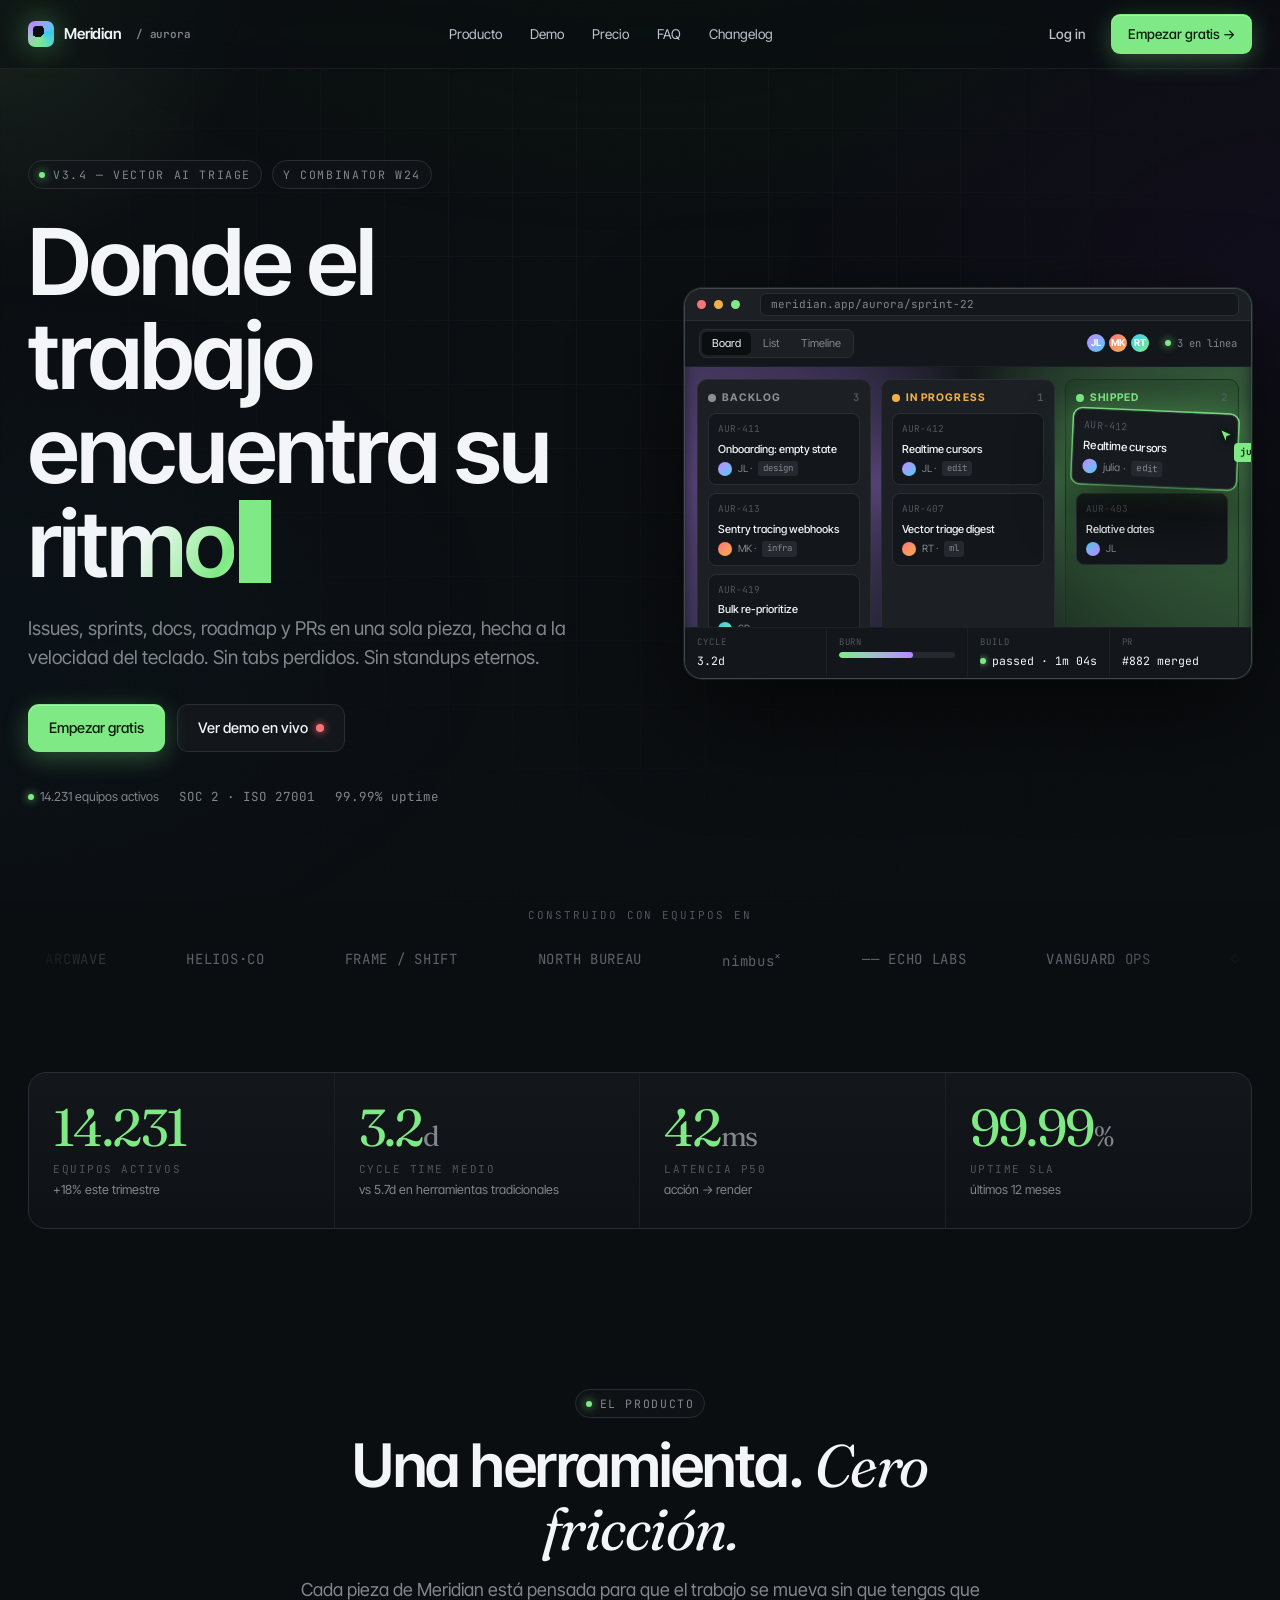
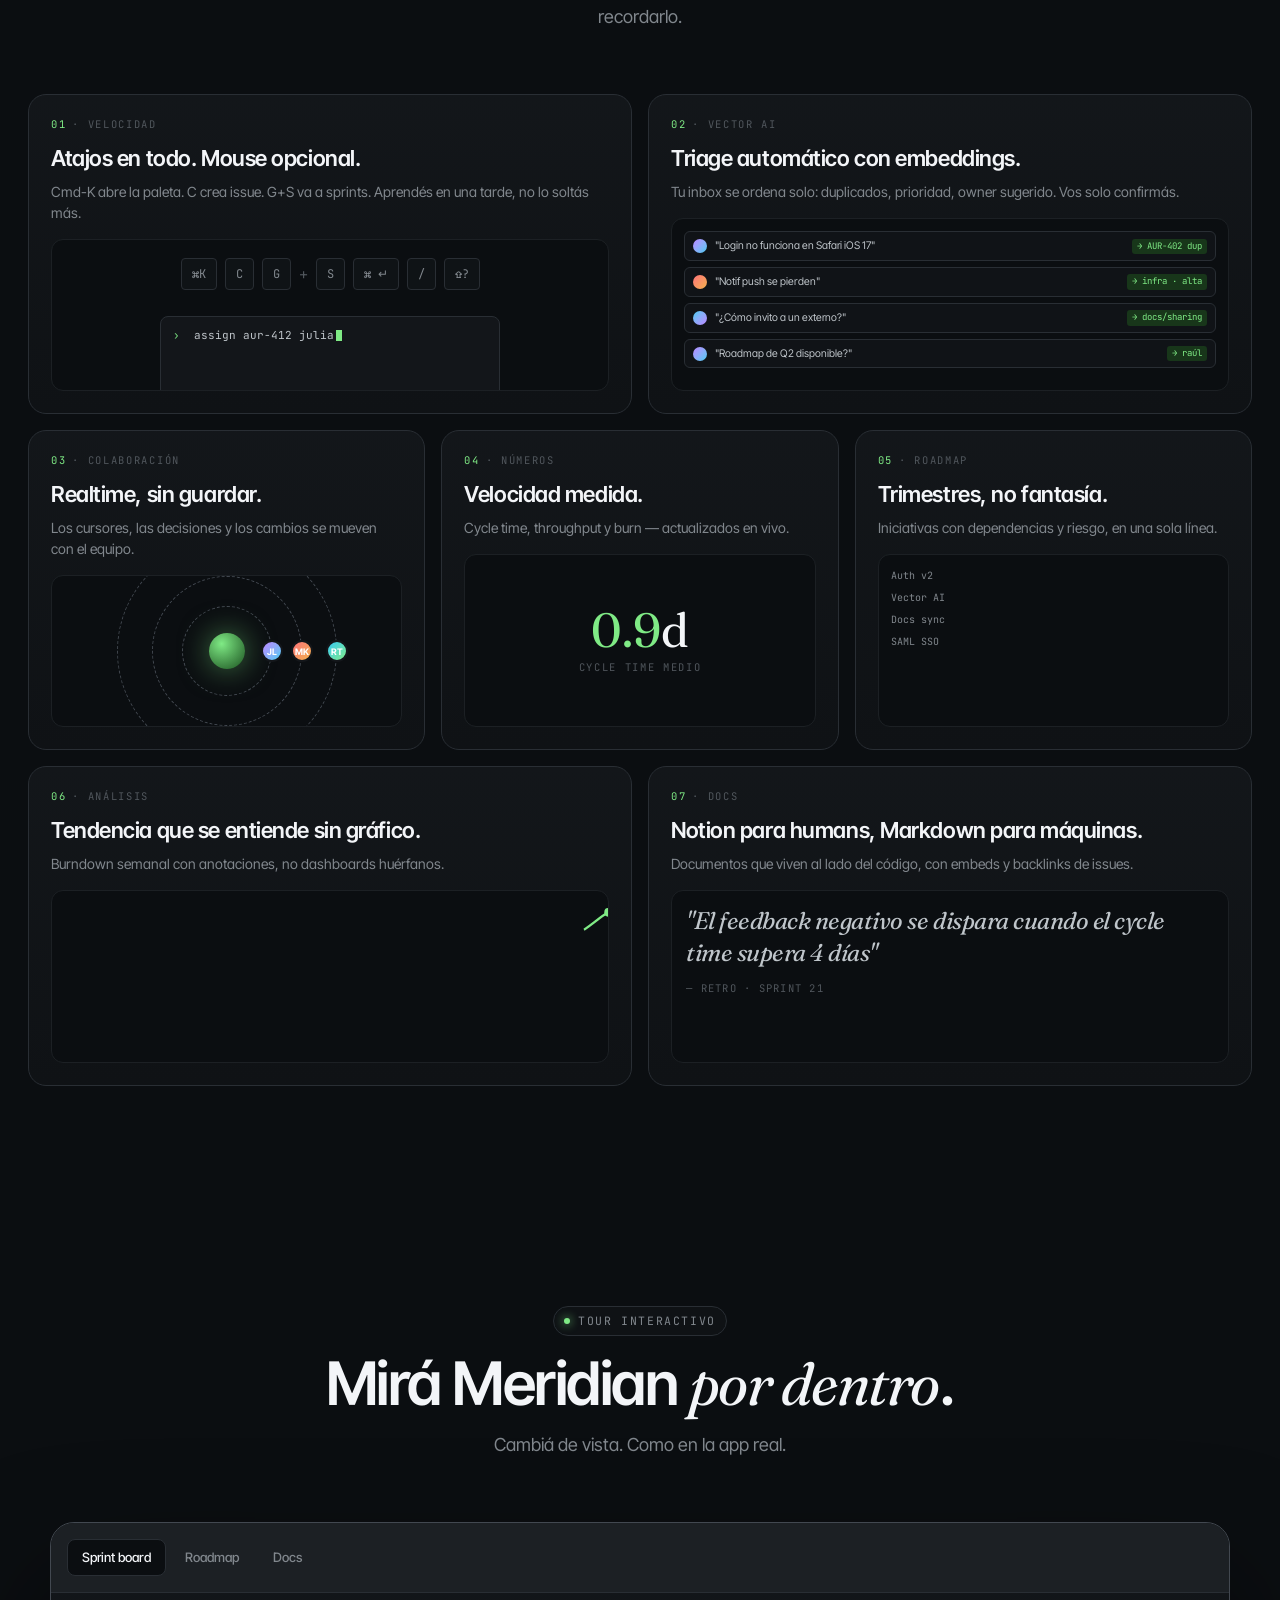
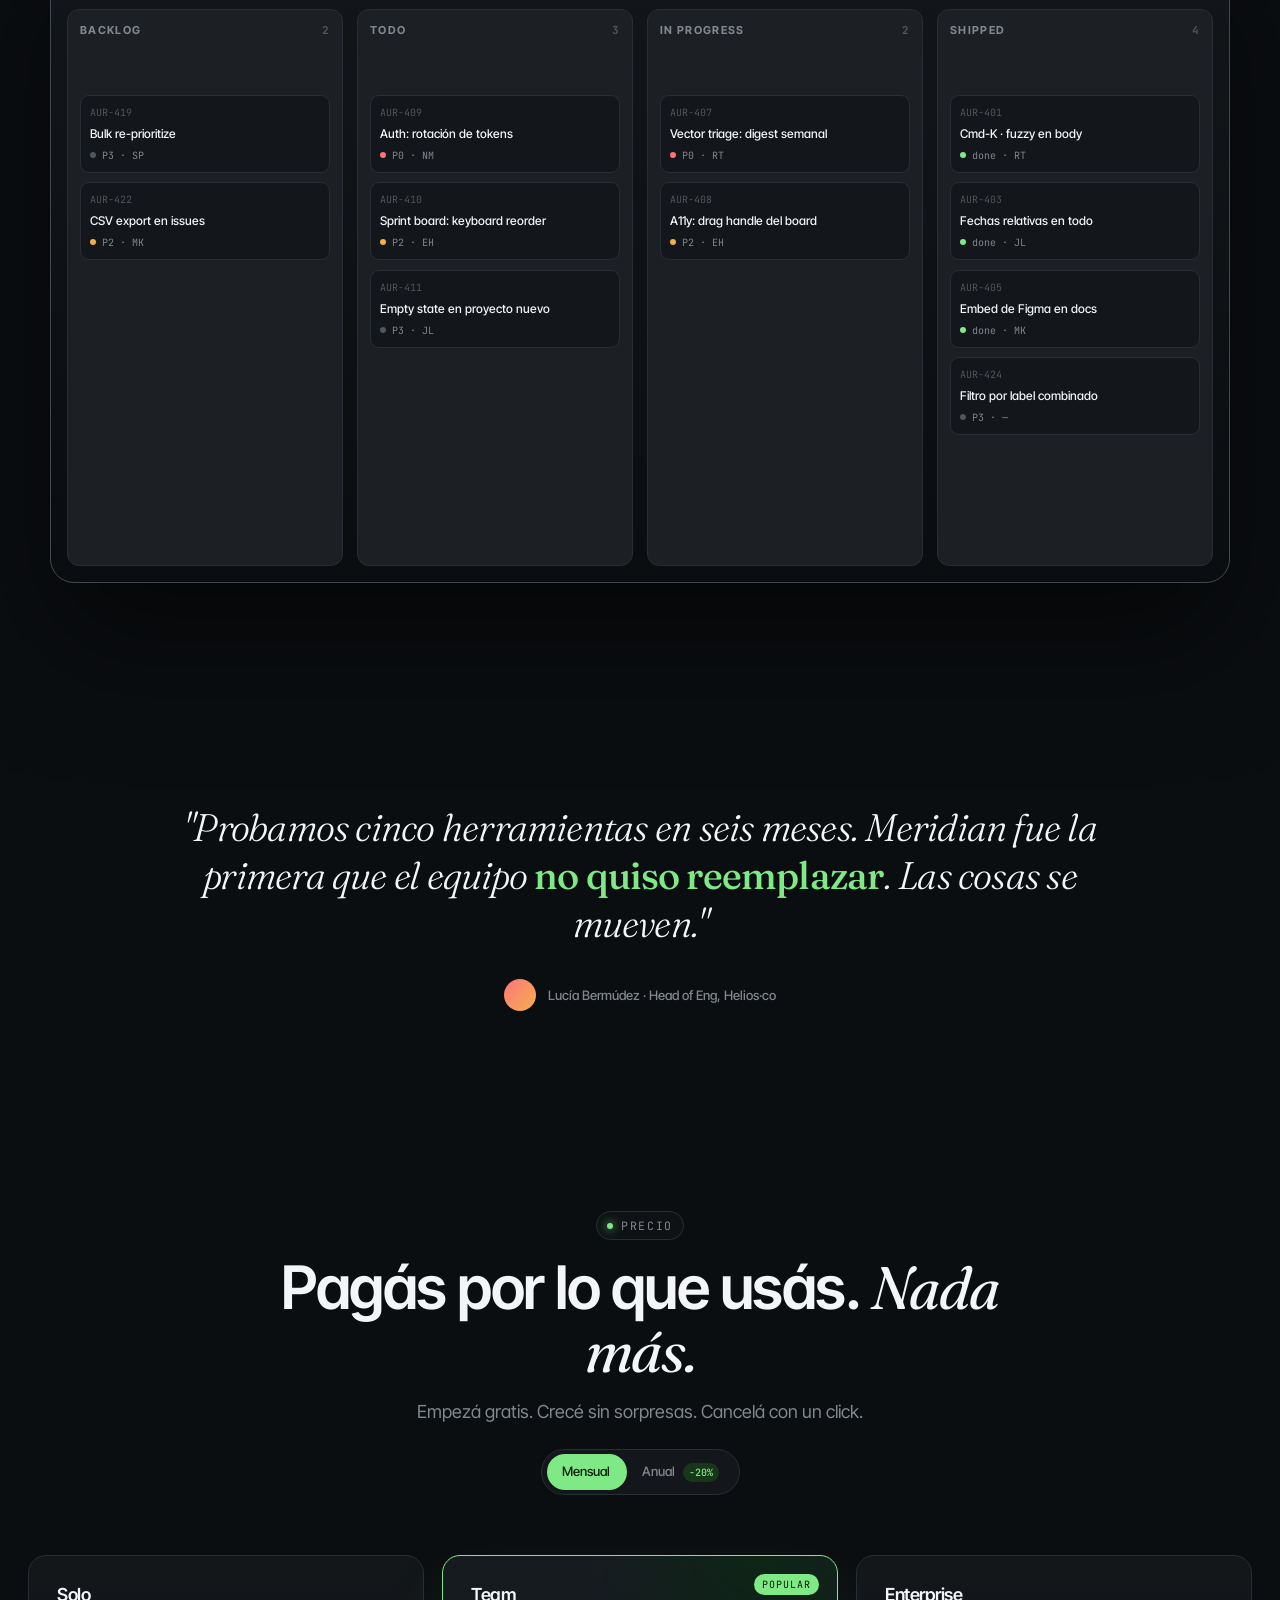
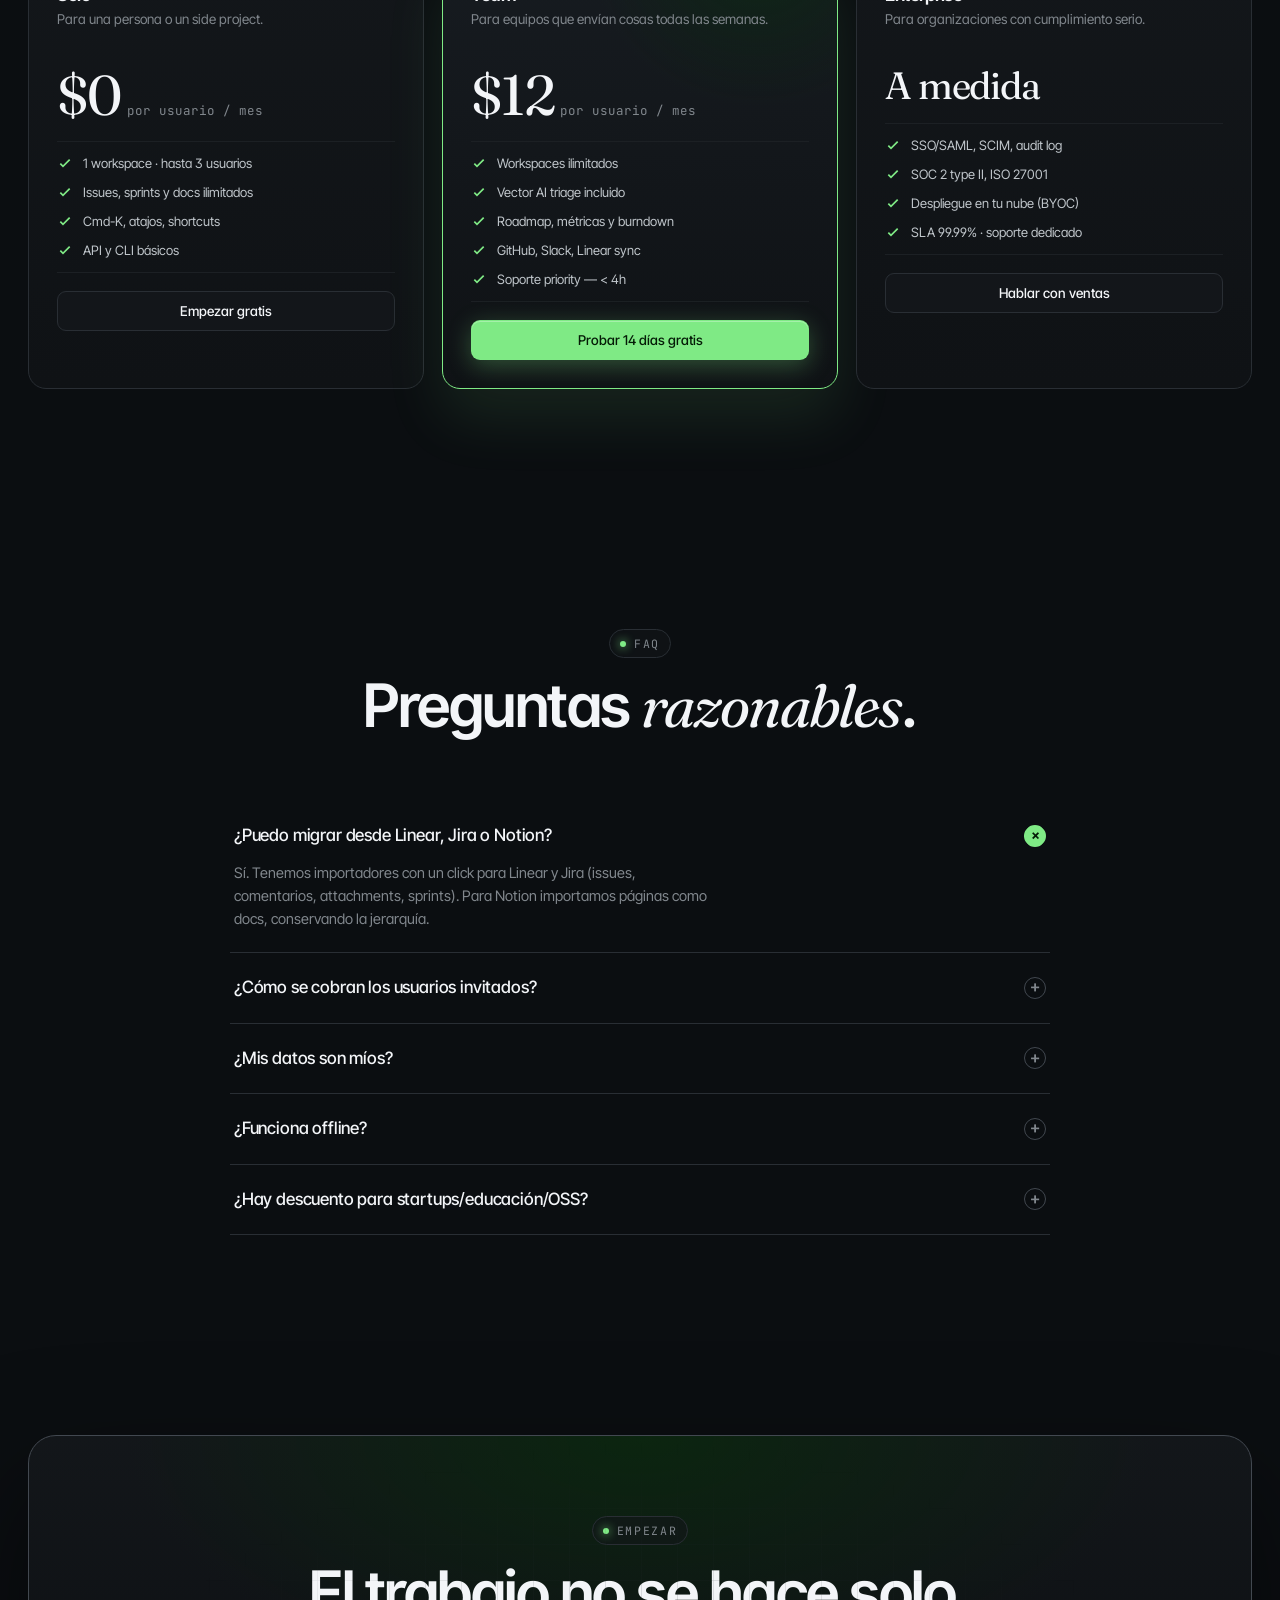
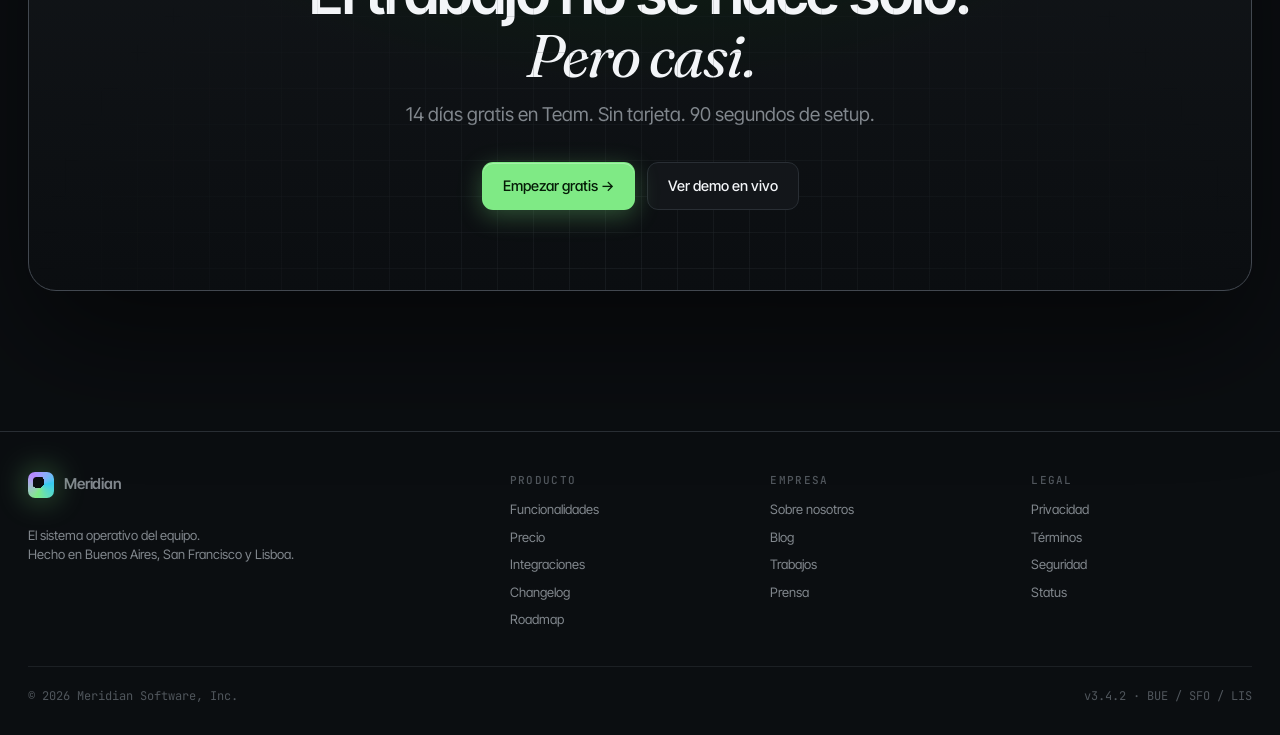
==== commit 0793de7e: "Fix backend endpoint URL in landing" ====
--- a/Frontend2/landing.html
+++ b/Frontend2/landing.html
@@ -1123,7 +1123,7 @@
         params.append('username', email);
         params.append('password', password);
         
-        const response = await fetch('https://banking-rag-auth-api.azurewebsites.net/api/v1/auth/token', {
+        const response = await fetch('https://banking-rag-auth-api.azurewebsites.net/auth/token', {
           method: 'POST',
           headers: {
             'Content-Type': 'application/x-www-form-urlencoded',
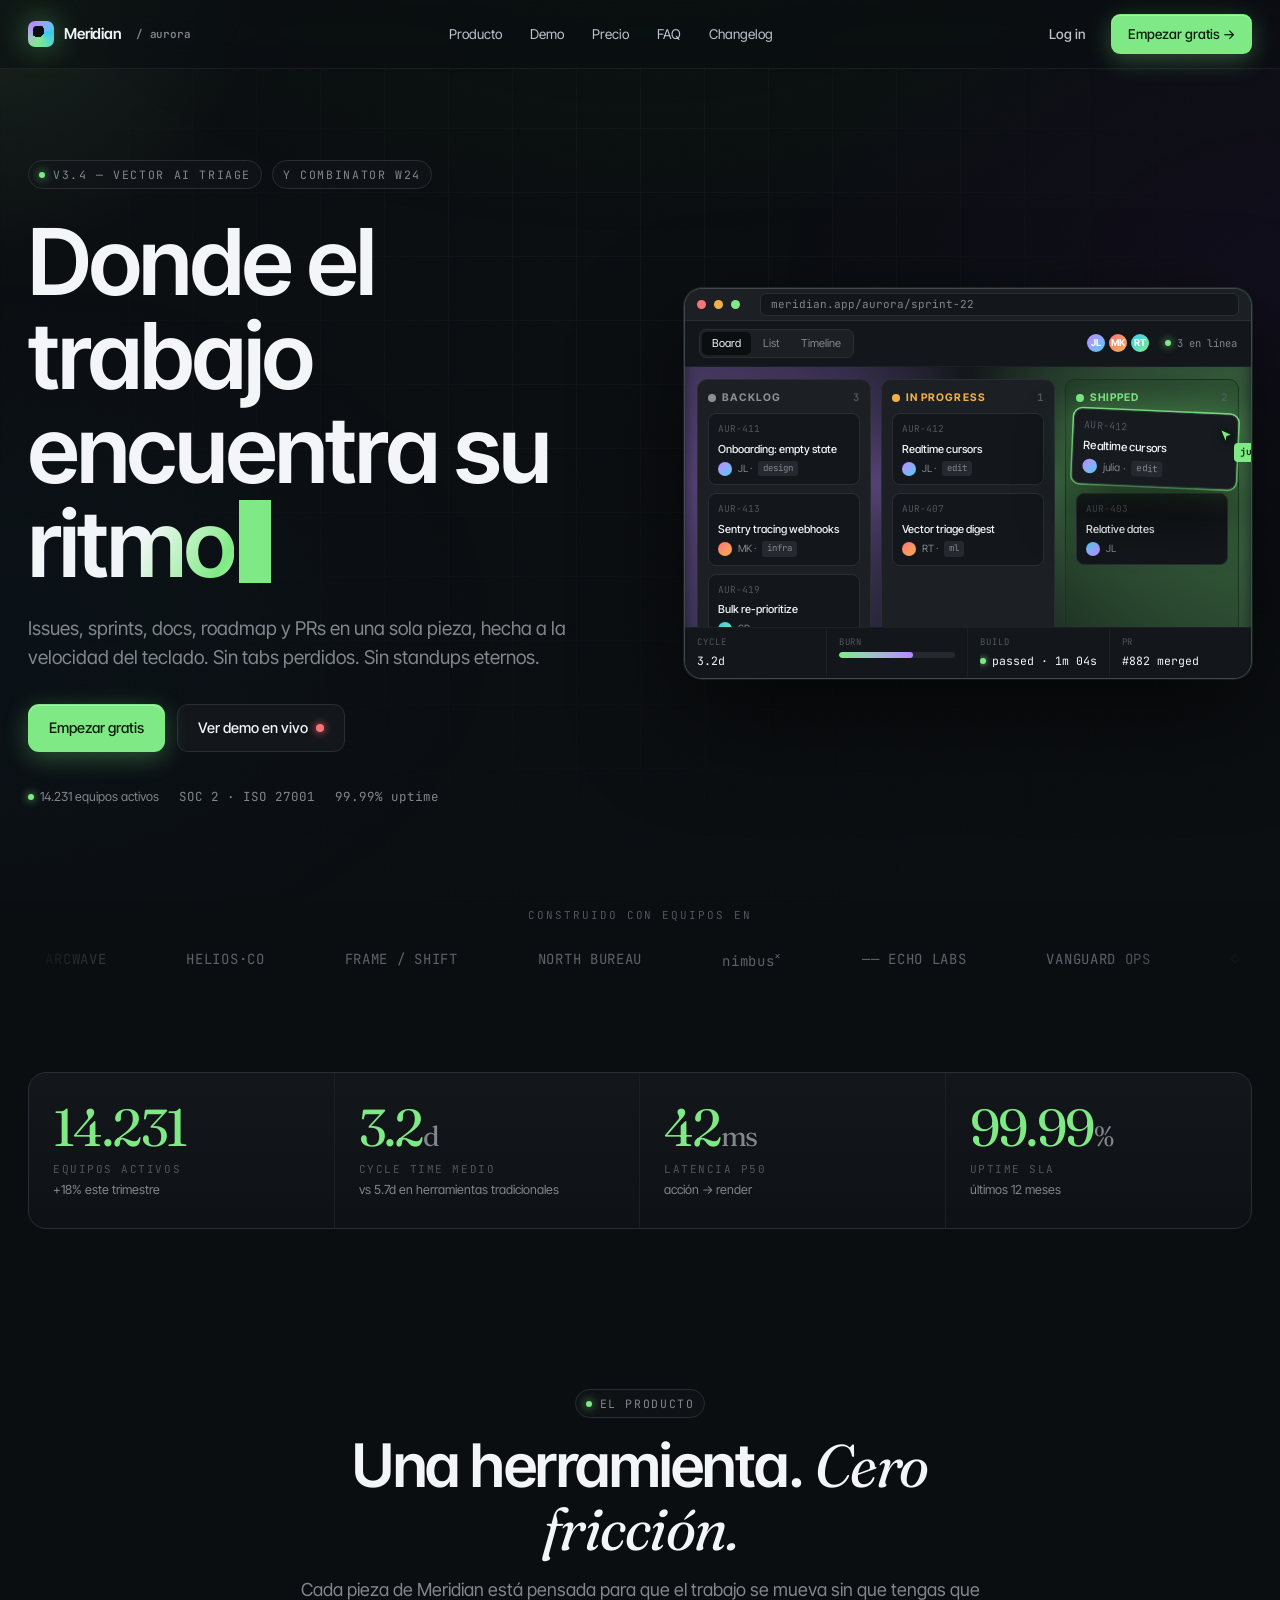
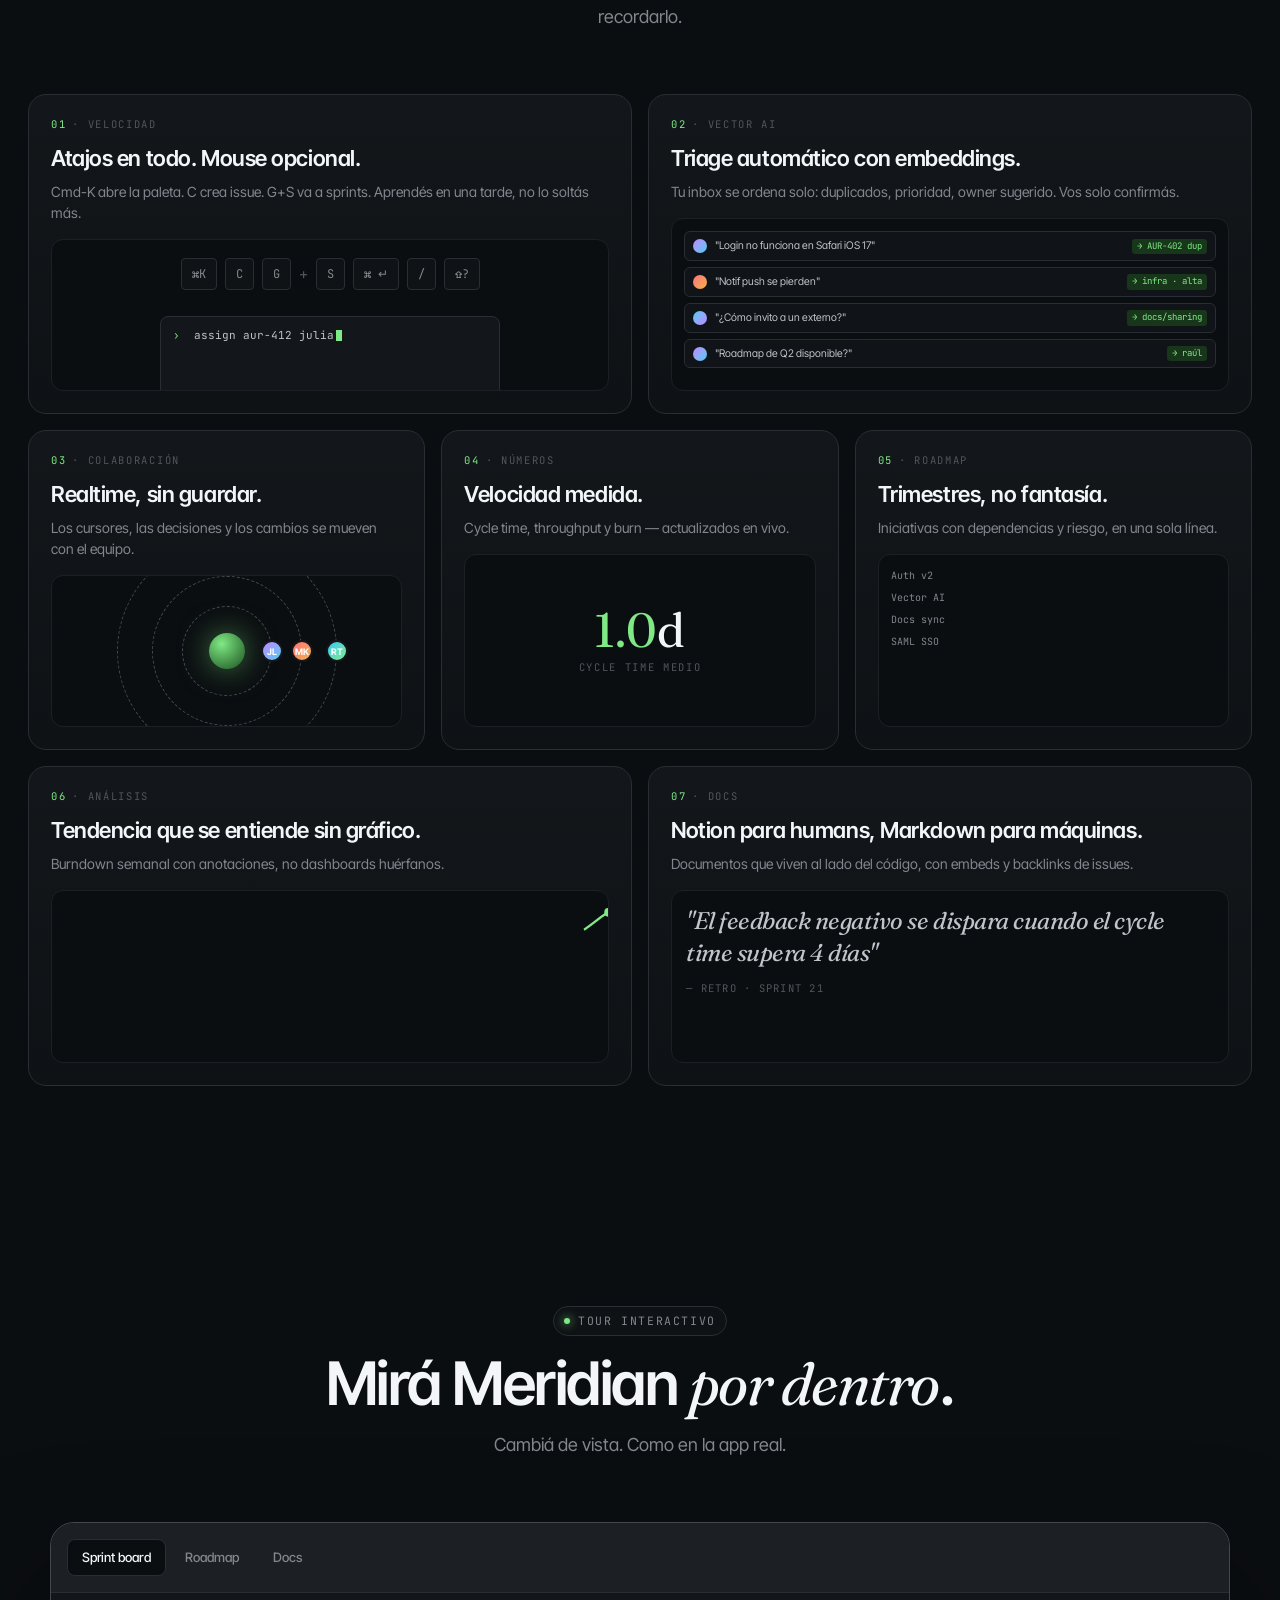
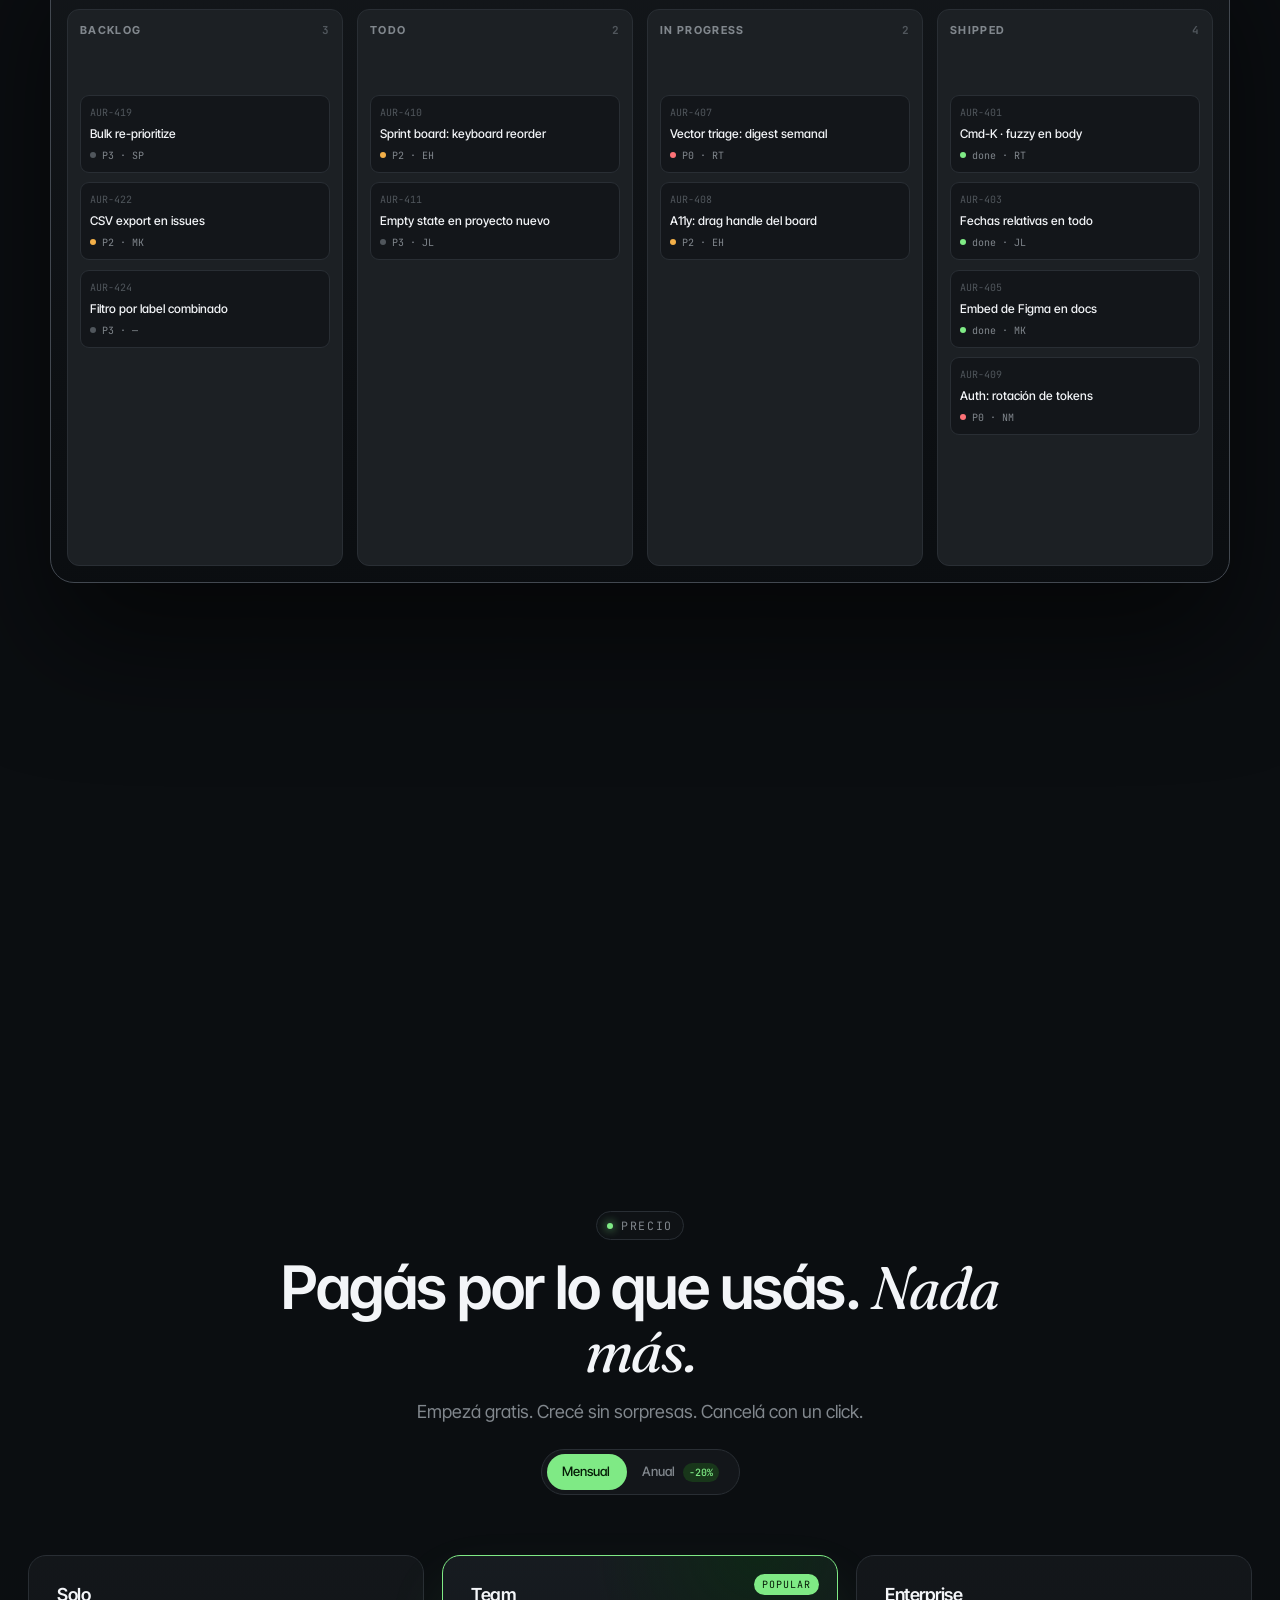
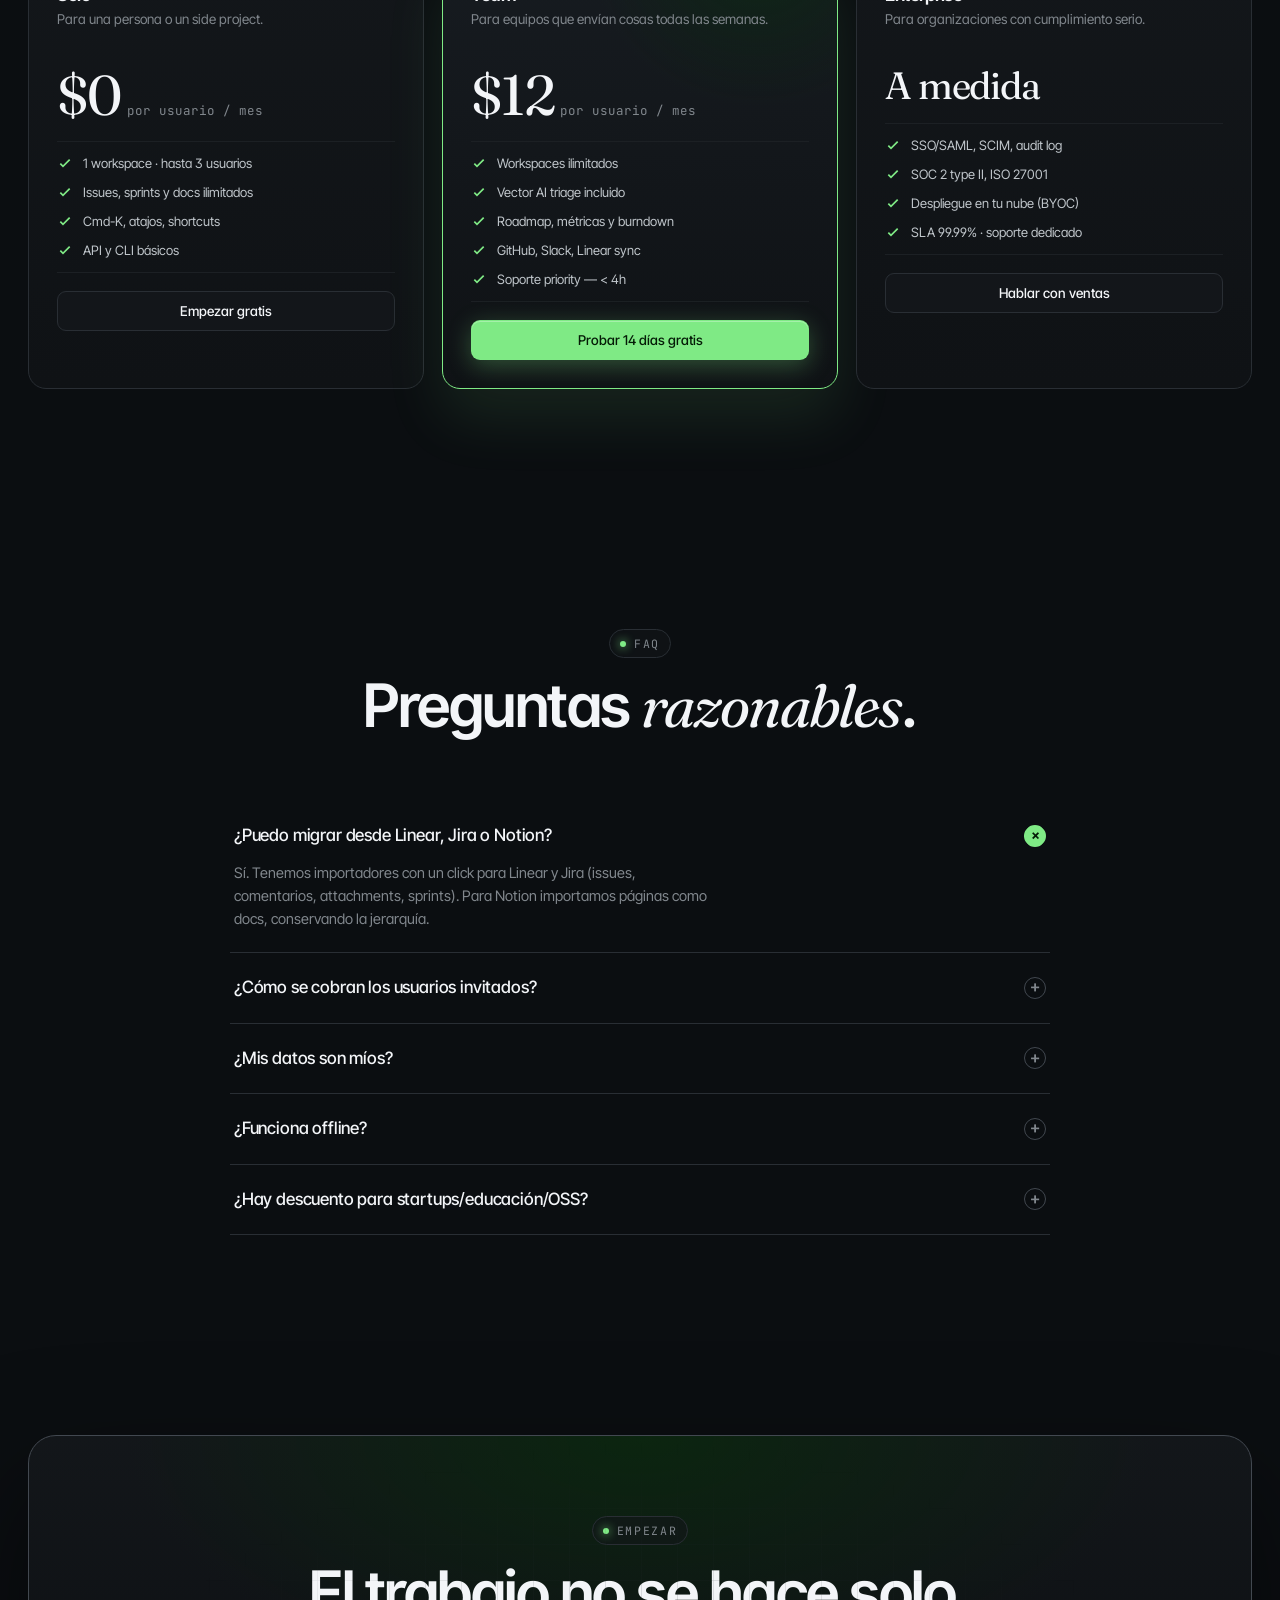
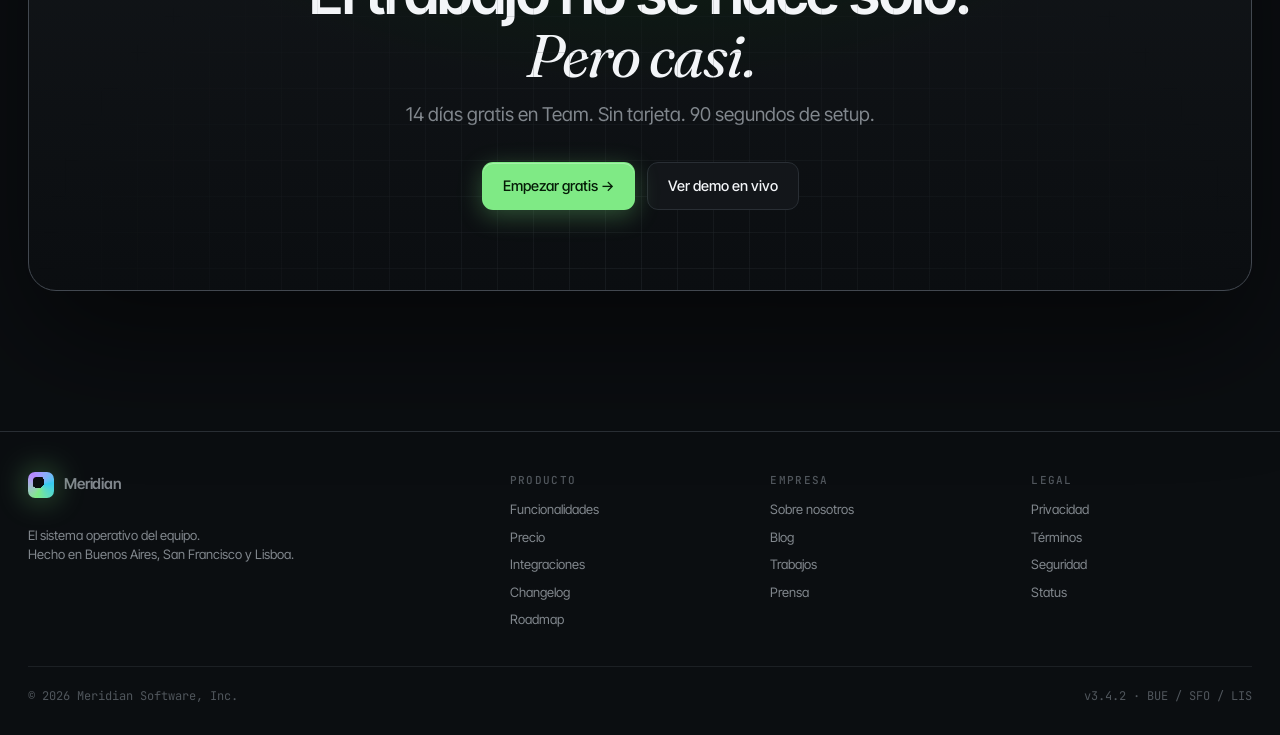
==== commit 75398794: "feat: demo login with pre-filled credentials, always enters Co-Authored-By: Claude Sonnet 4.6 <norep" ====
--- a/Frontend2/landing.html
+++ b/Frontend2/landing.html
@@ -654,17 +654,21 @@
       <h3 id="lg-title">Bienvenido de vuelta</h3>
       <p class="sub">Ingresá a tu workspace.</p>
 
+      <div style="display:flex;align-items:center;gap:8px;background:oklch(0.25 0.06 145/0.35);border:1px solid oklch(0.85 0.17 145/0.3);border-radius:8px;padding:8px 12px;margin-bottom:14px;font-size:12px;color:var(--accent)">
+        <svg viewBox="0 0 24 24" width="13" height="13" fill="none" stroke="currentColor" stroke-width="2"><circle cx="12" cy="12" r="10"/><path d="M12 8v4m0 4h.01"/></svg>
+        Cuenta demo — entrá con un click
+      </div>
       <form id="lg-form">
         <div class="lg-field">
           <label>Email de trabajo</label>
-          <input type="email" placeholder="vos@equipo.com" autocomplete="email" />
+          <input type="email" id="lg-email" value="demo@meridian.app" autocomplete="email" />
         </div>
         <div class="lg-field">
           <label>Contraseña</label>
-          <input type="password" placeholder="••••••••" autocomplete="current-password" />
+          <input type="password" id="lg-password" value="demo1234" autocomplete="current-password" />
         </div>
         <div class="lg-row">
-          <label style="display:inline-flex;align-items:center;gap:6px"><input type="checkbox" /> Recordar 30 días</label>
+          <label style="display:inline-flex;align-items:center;gap:6px"><input type="checkbox" checked /> Recordar 30 días</label>
           <a href="#">¿Olvidaste?</a>
         </div>
         <button type="submit" class="btn primary" style="width:100%;justify-content:center">Entrar a Meridian →</button>
@@ -1101,52 +1105,14 @@
     overlay.addEventListener('click', (e) => { if (e.target === overlay) closeLogin(); });
     document.addEventListener('keydown', (e) => { if (e.key === 'Escape') closeLogin(); });
 
-    // Submit + SSO → Meridian.html (auth integration)
-    async function handleLogin(e) {
+    // Demo login — always succeeds, no backend required
+    function handleLogin(e) {
       e.preventDefault();
       const btn = document.querySelector('#lg-form button[type=submit]');
-      const emailInput = document.querySelector('#lg-form input[type=email]');
-      const passwordInput = document.querySelector('#lg-form input[type=password]');
-      
-      const email = emailInput.value;
-      const password = passwordInput.value;
-      
-      if (!email || !password) {
-        alert('Por favor, ingresá tu email y contraseña.');
-        return;
-      }
-      
       if (btn) { btn.textContent = 'Entrando…'; btn.style.pointerEvents = 'none'; }
-      
-      try {
-        const params = new URLSearchParams();
-        params.append('username', email);
-        params.append('password', password);
-        
-        const response = await fetch('https://banking-rag-auth-api.azurewebsites.net/auth/token', {
-          method: 'POST',
-          headers: {
-            'Content-Type': 'application/x-www-form-urlencoded',
-          },
-          body: params
-        });
-        
-        if (response.ok) {
-          const data = await response.json();
-          localStorage.setItem('meridian-token', data.access_token);
-          // Opcional: guardar información del usuario
-          localStorage.setItem('meridian-user', JSON.stringify(data.user));
-          window.location.href = 'Meridian.html';
-        } else {
-          const errorData = await response.json();
-          alert(errorData.detail || 'Credenciales incorrectas');
-          if (btn) { btn.textContent = 'Entrar a Meridian →'; btn.style.pointerEvents = 'auto'; }
-        }
-      } catch (error) {
-        console.error('Error logging in:', error);
-        alert('Error de conexión al servidor');
-        if (btn) { btn.textContent = 'Entrar a Meridian →'; btn.style.pointerEvents = 'auto'; }
-      }
+      localStorage.setItem('meridian-token', 'demo-token');
+      localStorage.setItem('meridian-user', JSON.stringify({ email: 'demo@meridian.app', name: 'Demo User' }));
+      setTimeout(() => { window.location.href = 'Meridian.html'; }, 400);
     }
     
     document.getElementById('lg-form').addEventListener('submit', handleLogin);
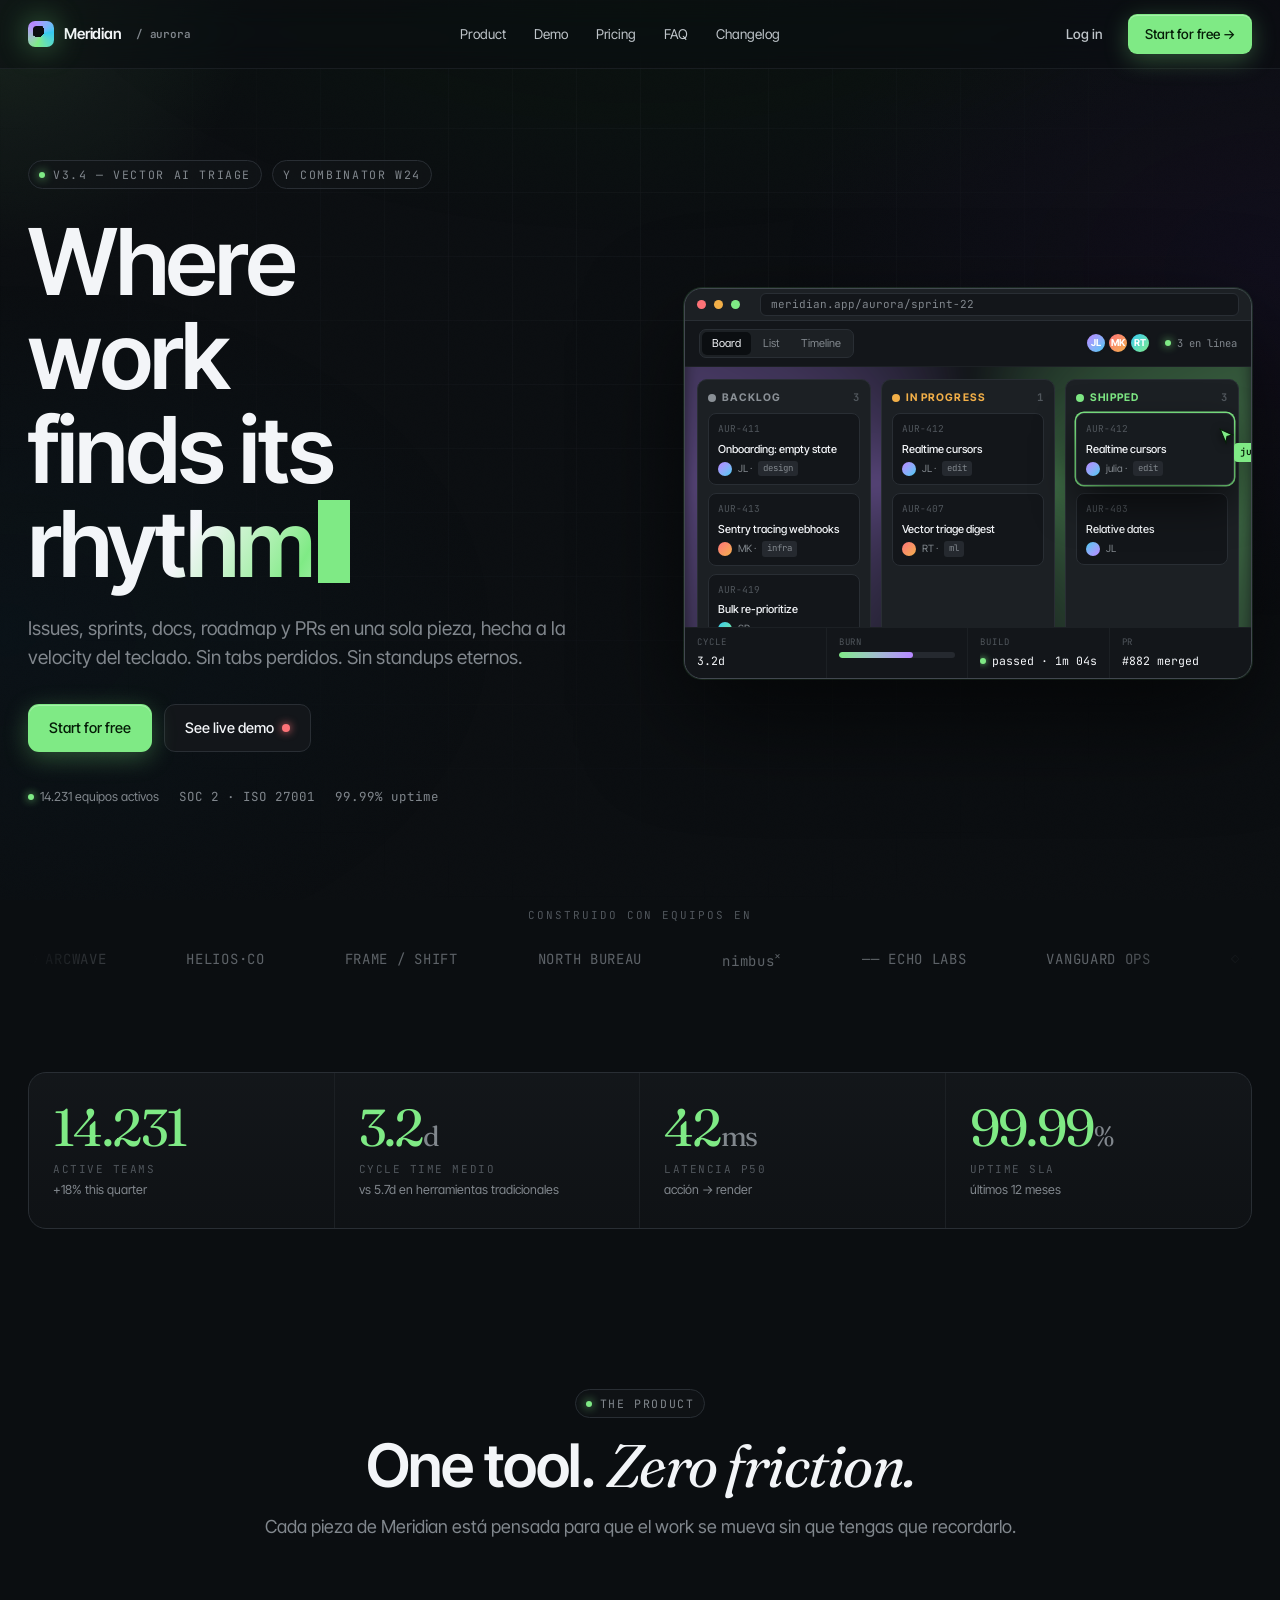
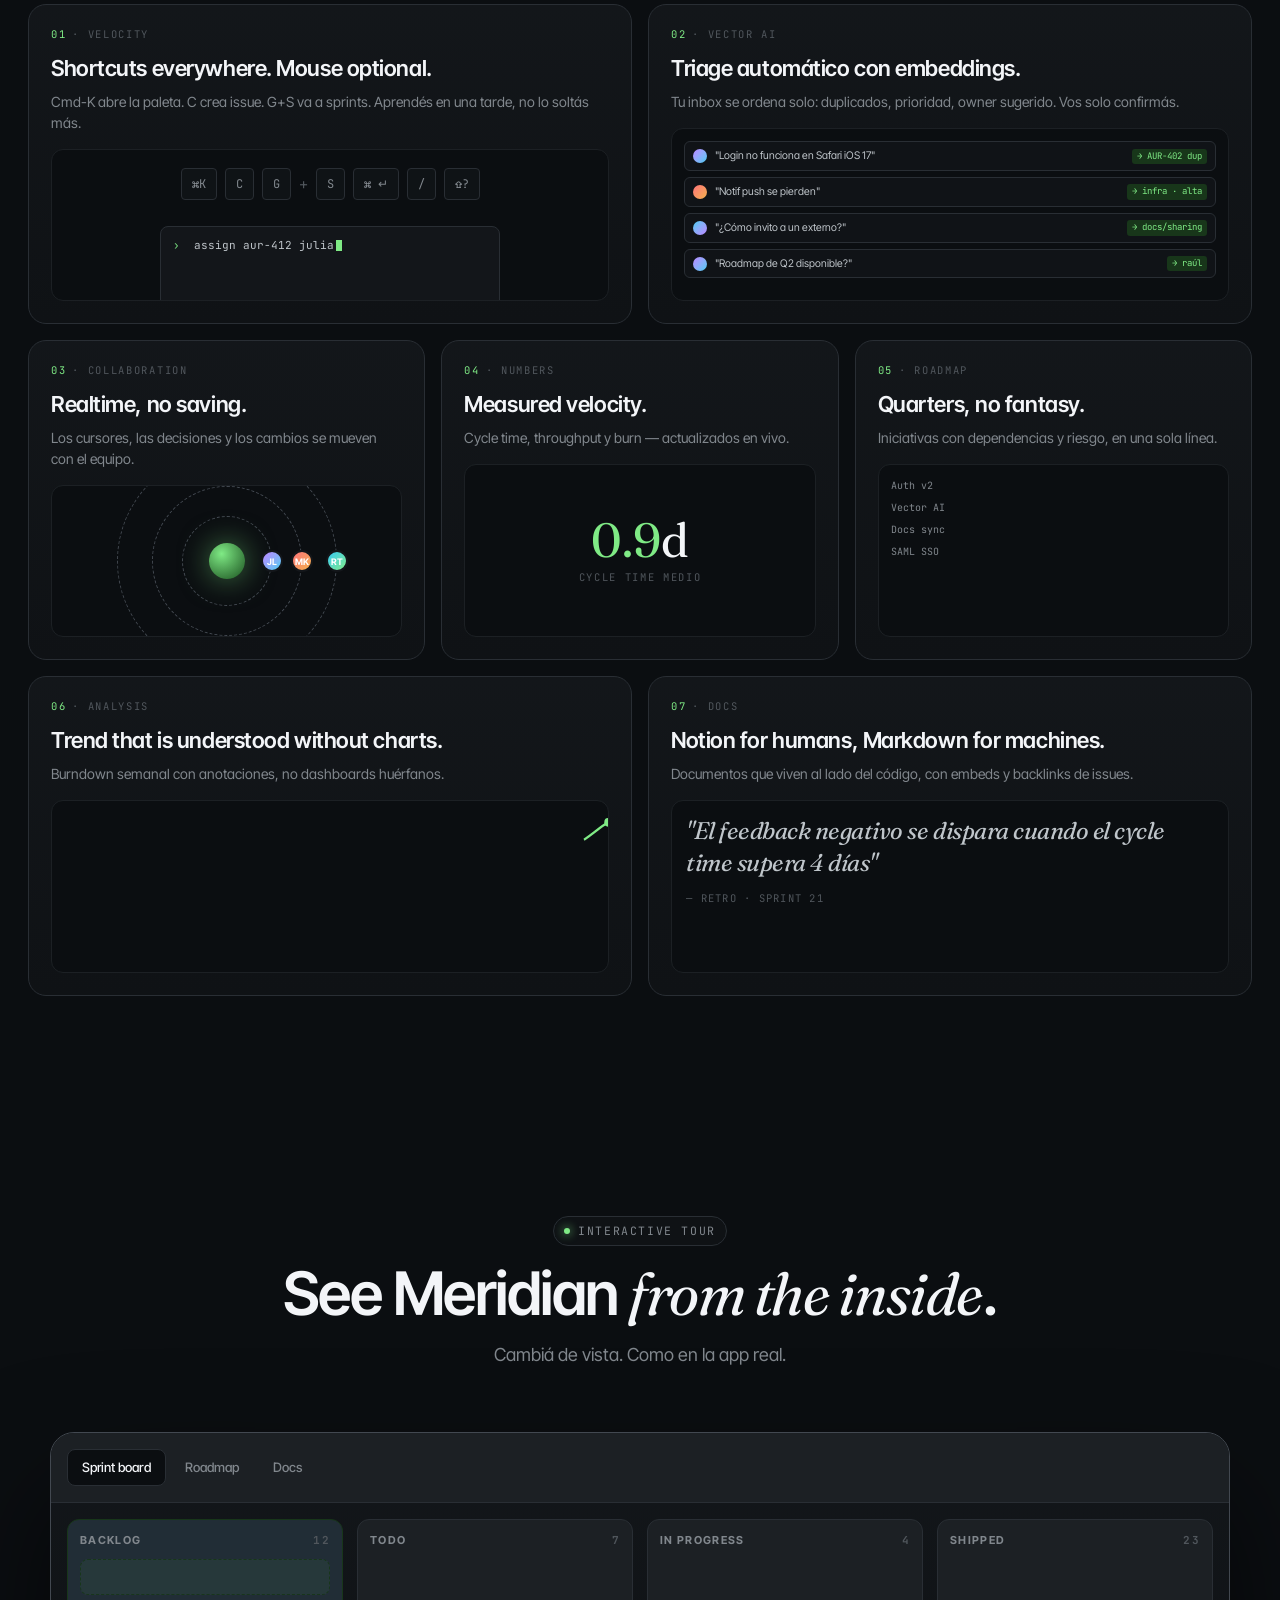
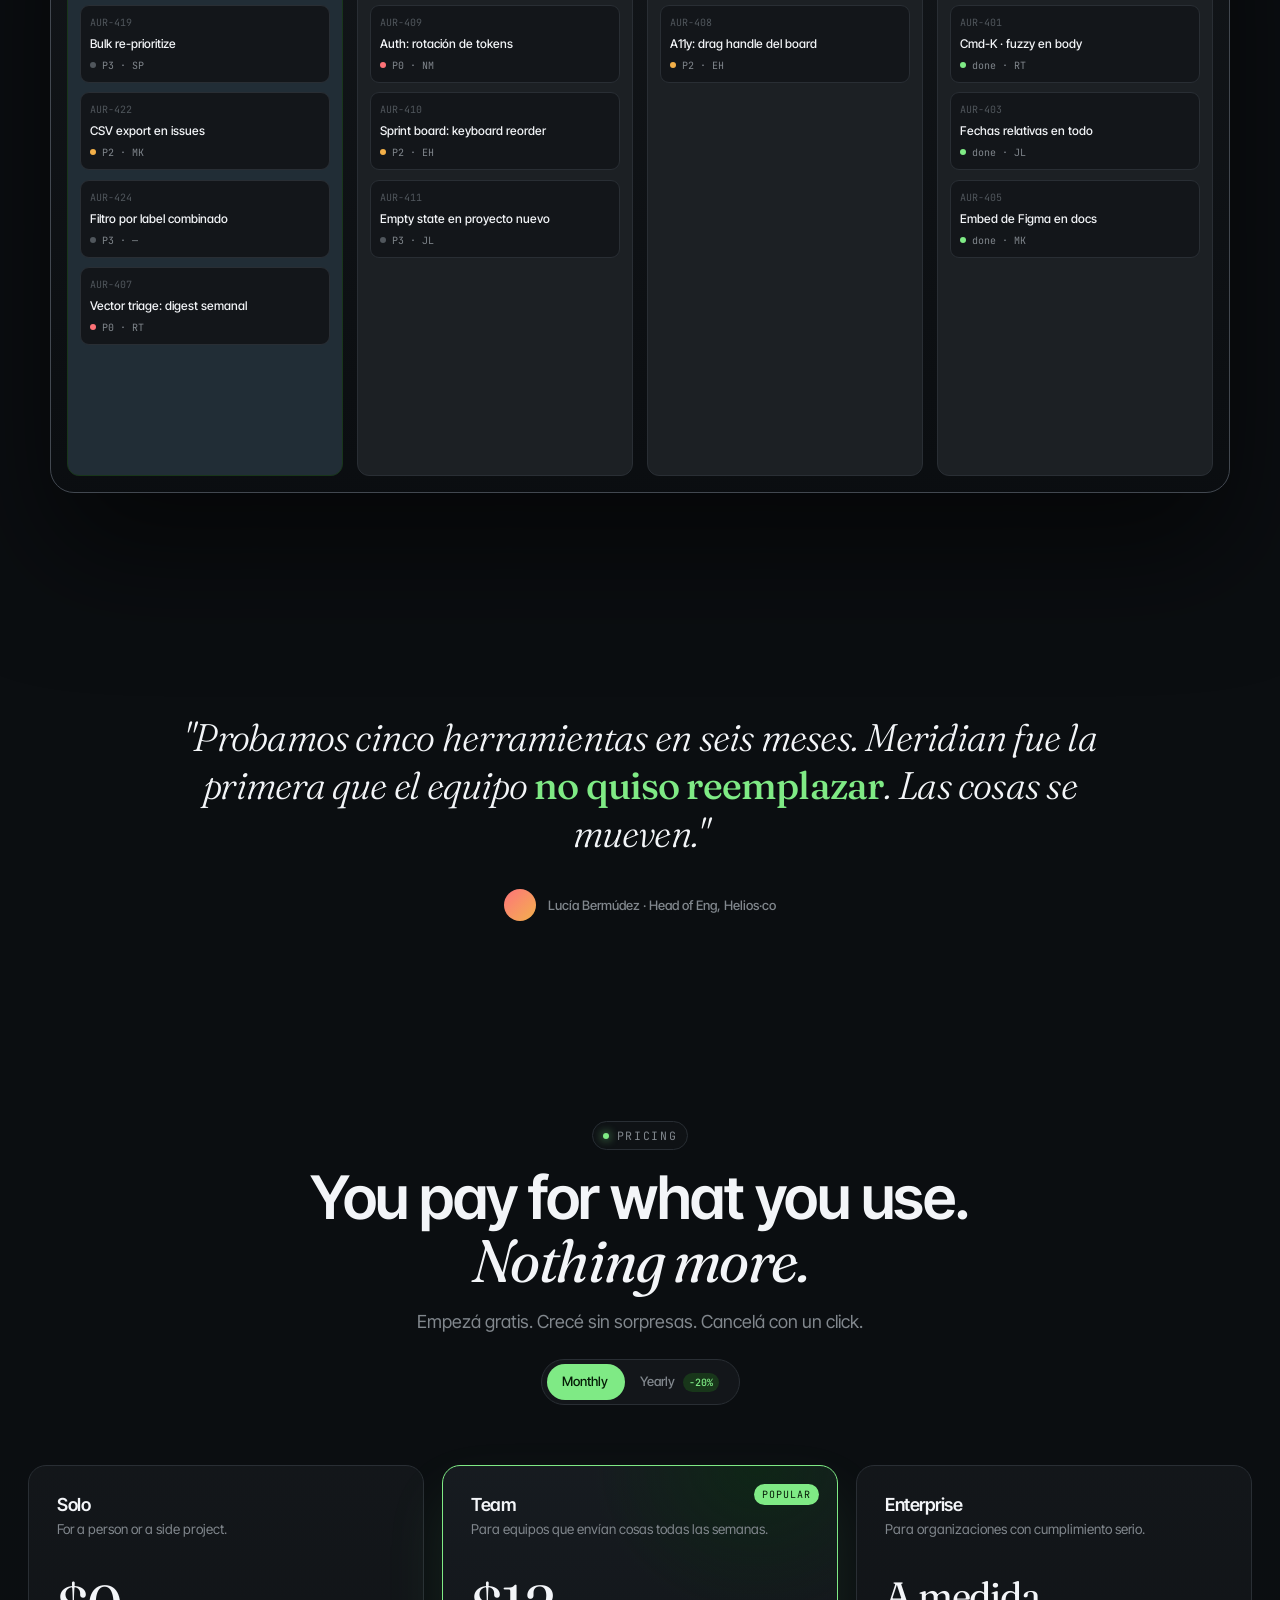
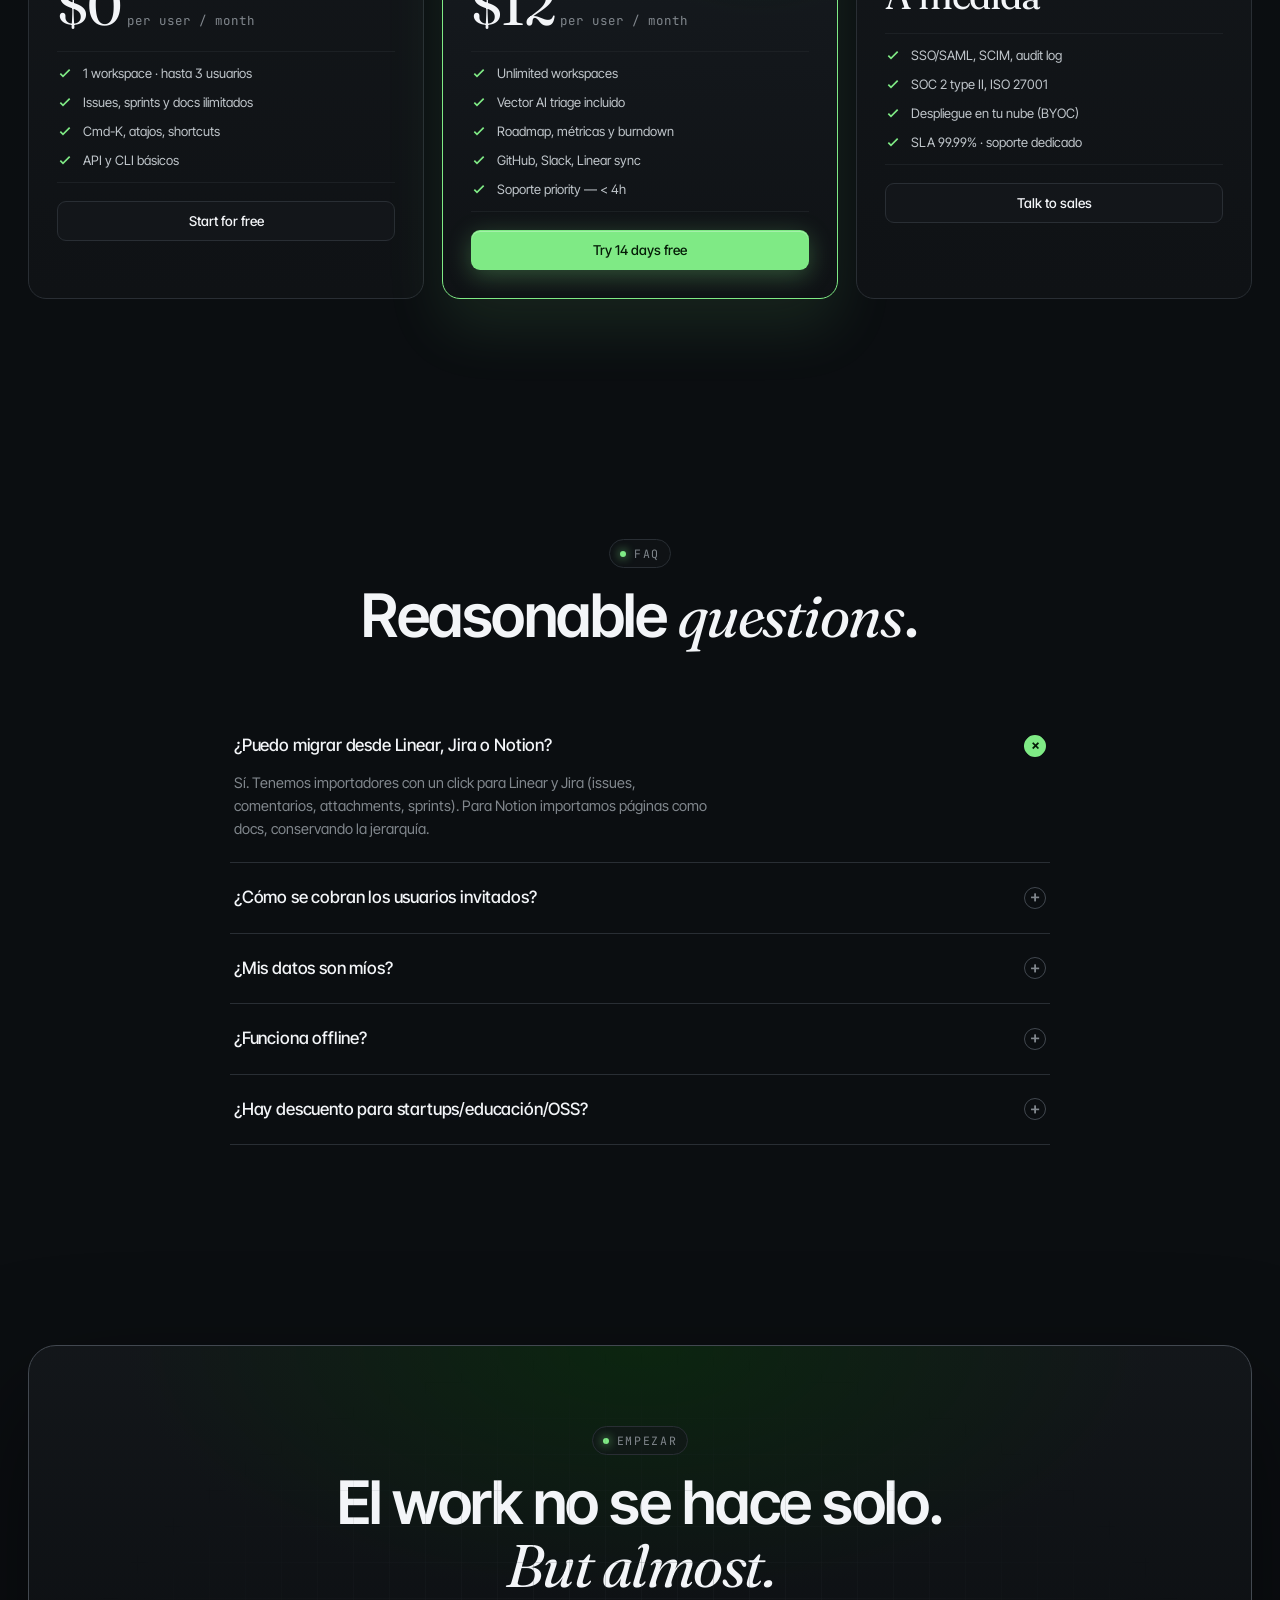
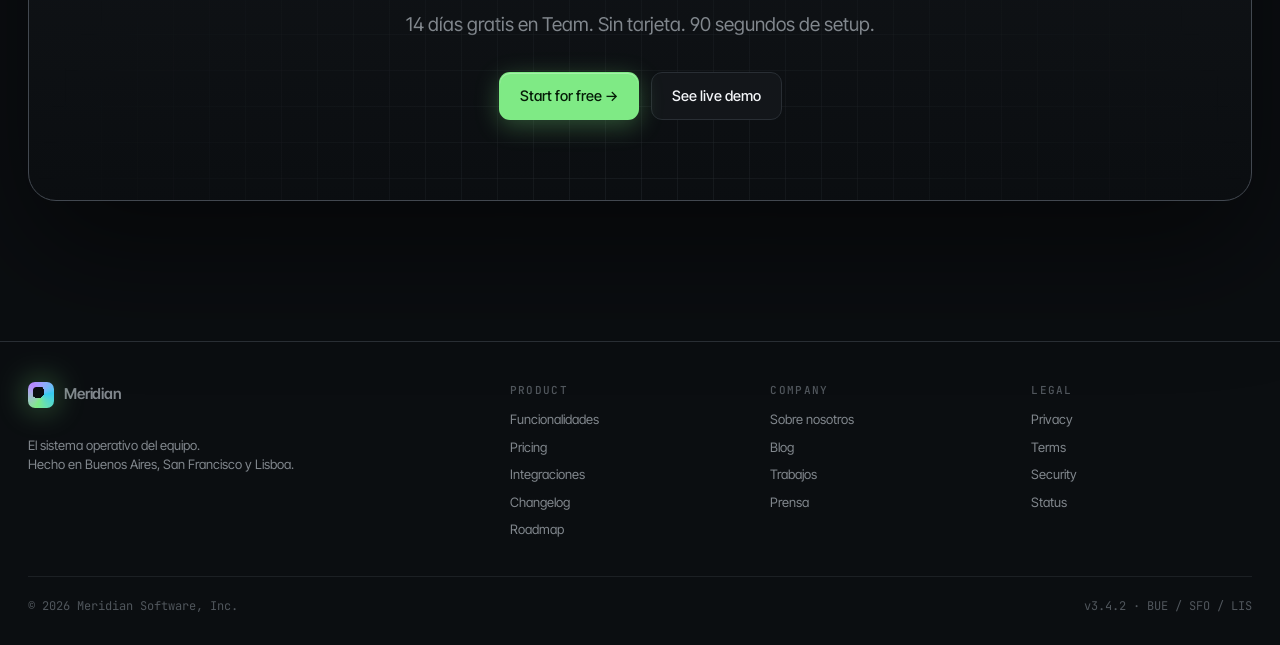
==== commit 61010ae6: "Consolidate Meridian AI Infrastructure and purge legacy backend" ====
--- a/Frontend2/landing.html
+++ b/Frontend2/landing.html
@@ -3,12 +3,36 @@
 <head>
   <meta charset="utf-8" />
   <meta name="viewport" content="width=device-width, initial-scale=1" />
-  <title>Meridian — Donde el trabajo encuentra su ritmo</title>
+  <title>Meridian — Where work finds its rhythm</title>
   <meta name="description" content="Meridian es el sistema operativo del equipo: issues, sprints, docs y roadmap en una sola pieza." />
   <link rel="preconnect" href="https://fonts.googleapis.com">
   <link rel="preconnect" href="https://fonts.gstatic.com" crossorigin>
   <link href="https://fonts.googleapis.com/css2?family=Inter+Tight:wght@400;500;600;700&family=JetBrains+Mono:wght@400;500&family=Fraunces:ital,opsz,wght@0,9..144,300;0,9..144,400;1,9..144,300;1,9..144,400&display=swap" rel="stylesheet">
   <link rel="stylesheet" href="landing.css" />
+
+  <script>
+    (function() {
+      try {
+        const saved = JSON.parse(localStorage.getItem('meridian-settings'));
+        if (saved) {
+          const ACCENT_MAP = {
+            lime:   { c: "oklch(0.85 0.17 145)", dim: "oklch(0.40 0.10 145)", soft: "oklch(0.30 0.06 145)", fg: "oklch(0.20 0.05 145)" },
+            cyan:   { c: "oklch(0.78 0.13 220)", dim: "oklch(0.40 0.09 220)", soft: "oklch(0.30 0.06 220)", fg: "oklch(0.18 0.04 220)" },
+            violet: { c: "oklch(0.72 0.18 300)", dim: "oklch(0.40 0.10 300)", soft: "oklch(0.30 0.07 300)", fg: "oklch(0.98 0.03 300)" },
+            amber:  { c: "oklch(0.80 0.14 75)",  dim: "oklch(0.44 0.09 75)",  soft: "oklch(0.30 0.06 75)",  fg: "oklch(0.20 0.04 75)" },
+            rose:   { c: "oklch(0.72 0.17 20)",  dim: "oklch(0.40 0.10 20)",  soft: "oklch(0.30 0.07 20)",  fg: "oklch(0.98 0.03 20)" },
+          };
+          if (saved.theme) document.documentElement.dataset.theme = saved.theme;
+          if (saved.density) document.documentElement.dataset.density = saved.density;
+          const a = ACCENT_MAP[saved.accent] || ACCENT_MAP.lime;
+          document.documentElement.style.setProperty('--accent', a.c);
+          document.documentElement.style.setProperty('--accent-dim', a.dim);
+          document.documentElement.style.setProperty('--accent-soft', a.soft);
+          document.documentElement.style.setProperty('--accent-fg', a.fg);
+        }
+      } catch (e) {}
+    })();
+  </script>
 </head>
 <body>
   <div class="scroll-prog" id="scroll-prog"></div>
@@ -29,15 +53,15 @@
       <span class="ws">/ aurora</span>
     </a>
     <div class="nav-links">
-      <a href="#features">Producto</a>
+      <a href="#features">Product</a>
       <a href="#stage">Demo</a>
-      <a href="#pricing">Precio</a>
+      <a href="#pricing">Pricing</a>
       <a href="#faq">FAQ</a>
       <a href="#" id="changelog-link">Changelog</a>
     </div>
     <div class="nav-actions">
       <button class="btn ghost" id="open-login">Log in</button>
-      <button class="btn primary" id="open-signup">Empezar gratis →</button>
+      <button class="btn primary" id="open-signup">Start for free →</button>
     </div>
   </nav>
 
@@ -50,18 +74,18 @@
           <span class="eyebrow mono">Y Combinator W24</span>
         </div>
         <h1 class="rv">
-          <span class="ww">Donde el</span><br/>
-          <span class="ww">trabajo</span><br/>
-          <span class="ww">encuentra su </span><span class="word-shimmer">ritmo</span><span class="cursor"></span>
+          <span class="ww">Where</span><br/>
+          <span class="ww">work</span><br/>
+          <span class="ww">finds its </span><span class="word-shimmer">rhythm</span><span class="cursor"></span>
         </h1>
         <p class="lead rv">
           Issues, sprints, docs, roadmap y PRs en una sola pieza, hecha a la
-          velocidad del teclado. Sin tabs perdidos. Sin standups eternos.
+          velocity del teclado. Sin tabs perdidos. Sin standups eternos.
         </p>
         <div class="hero-cta rv">
-          <button class="btn primary lg" id="cta-hero">Empezar gratis</button>
+          <button class="btn primary lg" id="cta-hero">Start for free</button>
           <button class="btn lg" id="cta-demo">
-            Ver demo en vivo
+            See live demo
             <span style="display:inline-block; width:8px; height:8px; border-radius:50%; background:var(--rose); box-shadow:0 0 8px var(--rose); animation: pulse 1.4s infinite"></span>
           </button>
         </div>
@@ -180,8 +204,8 @@
       <div class="stats-strip rv">
         <div class="st">
           <div class="num"><em data-stat="14231">0</em></div>
-          <div class="lab">Equipos activos</div>
-          <div class="sub">+18% este trimestre</div>
+          <div class="lab">Active teams</div>
+          <div class="sub">+18% this quarter</div>
         </div>
         <div class="st">
           <div class="num"><em data-stat="3.2" data-decimals="1">0.0</em><span style="font-size:28px;color:var(--fg-2)">d</span></div>
@@ -206,16 +230,16 @@
   <section class="section" id="features">
     <div class="wrap">
       <div class="feature-head rv">
-        <span class="eyebrow"><span class="dot"></span>El producto</span>
-        <h2>Una herramienta. <span class="editorial">Cero fricción.</span></h2>
-        <p>Cada pieza de Meridian está pensada para que el trabajo se mueva sin que tengas que recordarlo.</p>
+        <span class="eyebrow"><span class="dot"></span>The product</span>
+        <h2>One tool. <span class="editorial">Zero friction.</span></h2>
+        <p>Cada pieza de Meridian está pensada para que el work se mueva sin que tengas que recordarlo.</p>
       </div>
 
       <div class="features rv">
         <!-- Velocity -->
         <div class="f-card f-wide-3">
-          <div class="label"><span class="n">01</span> · velocidad</div>
-          <h3>Atajos en todo. Mouse opcional.</h3>
+          <div class="label"><span class="n">01</span> · velocity</div>
+          <h3>Shortcuts everywhere. Mouse optional.</h3>
           <p>Cmd-K abre la paleta. C crea issue. G+S va a sprints. Aprendés en una tarde, no lo soltás más.</p>
           <div class="canvas" style="display:flex;align-items:center;justify-content:center;gap:8px;flex-wrap:wrap;padding:18px">
             <span class="kbd" style="font-size:12px;padding:6px 10px">⌘K</span>
@@ -265,8 +289,8 @@
 
         <!-- Realtime collab -->
         <div class="f-card f-wide-2">
-          <div class="label"><span class="n">03</span> · colaboración</div>
-          <h3>Realtime, sin guardar.</h3>
+          <div class="label"><span class="n">03</span> · collaboration</div>
+          <h3>Realtime, no saving.</h3>
           <p>Los cursores, las decisiones y los cambios se mueven con el equipo.</p>
           <div class="canvas">
             <div class="orbit">
@@ -283,8 +307,8 @@
 
         <!-- Velocity counter -->
         <div class="f-card f-wide-2">
-          <div class="label"><span class="n">04</span> · números</div>
-          <h3>Velocidad medida.</h3>
+          <div class="label"><span class="n">04</span> · numbers</div>
+          <h3>Measured velocity.</h3>
           <p>Cycle time, throughput y burn — actualizados en vivo.</p>
           <div class="canvas">
             <div class="counter-canvas">
@@ -297,7 +321,7 @@
         <!-- Roadmap -->
         <div class="f-card f-wide-2">
           <div class="label"><span class="n">05</span> · roadmap</div>
-          <h3>Trimestres, no fantasía.</h3>
+          <h3>Quarters, no fantasy.</h3>
           <p>Iniciativas con dependencias y riesgo, en una sola línea.</p>
           <div class="canvas">
             <div class="tl">
@@ -311,8 +335,8 @@
 
         <!-- Velocity full -->
         <div class="f-card f-wide-3">
-          <div class="label"><span class="n">06</span> · análisis</div>
-          <h3>Tendencia que se entiende sin gráfico.</h3>
+          <div class="label"><span class="n">06</span> · analysis</div>
+          <h3>Trend that is understood without charts.</h3>
           <p>Burndown semanal con anotaciones, no dashboards huérfanos.</p>
           <div class="canvas">
             <svg class="spark-svg" viewBox="0 0 600 160" preserveAspectRatio="none">
@@ -332,7 +356,7 @@
         <!-- Editor -->
         <div class="f-card f-wide-3">
           <div class="label"><span class="n">07</span> · docs</div>
-          <h3>Notion para humans, Markdown para máquinas.</h3>
+          <h3>Notion for humans, Markdown for machines.</h3>
           <p>Documentos que viven al lado del código, con embeds y backlinks de issues.</p>
           <div class="canvas" style="padding:14px;font-family:var(--font-editorial);font-style:italic;font-size:24px;line-height:1.3;letter-spacing:-0.02em;color:var(--fg-1)">
             "El feedback negativo se dispara cuando el cycle time supera 4 días"
@@ -348,8 +372,8 @@
   <section class="section stage-section" id="stage">
     <div class="wrap">
       <div class="feature-head rv">
-        <span class="eyebrow"><span class="dot"></span>Tour interactivo</span>
-        <h2>Mirá Meridian <span class="editorial">por dentro</span>.</h2>
+        <span class="eyebrow"><span class="dot"></span>Interactive tour</span>
+        <h2>See Meridian <span class="editorial">from the inside</span>.</h2>
         <p>Cambiá de vista. Como en la app real.</p>
       </div>
 
@@ -483,13 +507,13 @@
   <section class="section" id="pricing">
     <div class="wrap">
       <div class="pricing-head rv">
-        <span class="eyebrow"><span class="dot"></span>Precio</span>
-        <h2>Pagás por lo que usás. <span class="editorial">Nada más.</span></h2>
+        <span class="eyebrow"><span class="dot"></span>Pricing</span>
+        <h2>You pay for what you use. <span class="editorial">Nothing more.</span></h2>
         <p>Empezá gratis. Crecé sin sorpresas. Cancelá con un click.</p>
         <div class="bill-toggle" id="bill-toggle" role="tablist">
           <span class="pill" id="bill-pill"></span>
-          <button class="on" data-bill="month">Mensual</button>
-          <button data-bill="year">Anual <span class="save">-20%</span></button>
+          <button class="on" data-bill="month">Monthly</button>
+          <button data-bill="year">Yearly <span class="save">-20%</span></button>
         </div>
       </div>
 
@@ -498,11 +522,11 @@
         <div class="tier">
           <div>
             <h3>Solo</h3>
-            <div class="desc">Para una persona o un side project.</div>
+            <div class="desc">For a person or a side project.</div>
           </div>
           <div class="price-row">
             <span class="price">$0</span>
-            <span class="per">por usuario / mes</span>
+            <span class="per">per user / month</span>
           </div>
           <div class="feats">
             <div class="feat"><svg class="ck" viewBox="0 0 24 24" fill="none" stroke="currentColor" stroke-width="2.5"><path d="M5 13l4 4L19 7"/></svg>1 workspace · hasta 3 usuarios</div>
@@ -510,7 +534,7 @@
             <div class="feat"><svg class="ck" viewBox="0 0 24 24" fill="none" stroke="currentColor" stroke-width="2.5"><path d="M5 13l4 4L19 7"/></svg>Cmd-K, atajos, shortcuts</div>
             <div class="feat"><svg class="ck" viewBox="0 0 24 24" fill="none" stroke="currentColor" stroke-width="2.5"><path d="M5 13l4 4L19 7"/></svg>API y CLI básicos</div>
           </div>
-          <button class="btn login-trigger">Empezar gratis</button>
+          <button class="btn login-trigger">Start for free</button>
         </div>
 
         <!-- Team featured -->
@@ -522,16 +546,16 @@
           </div>
           <div class="price-row">
             <span class="price" data-month="$12" data-year="$10">$12</span>
-            <span class="per">por usuario / mes</span>
+            <span class="per">per user / month</span>
           </div>
           <div class="feats">
-            <div class="feat"><svg class="ck" viewBox="0 0 24 24" fill="none" stroke="currentColor" stroke-width="2.5"><path d="M5 13l4 4L19 7"/></svg>Workspaces ilimitados</div>
+            <div class="feat"><svg class="ck" viewBox="0 0 24 24" fill="none" stroke="currentColor" stroke-width="2.5"><path d="M5 13l4 4L19 7"/></svg>Unlimited workspaces</div>
             <div class="feat"><svg class="ck" viewBox="0 0 24 24" fill="none" stroke="currentColor" stroke-width="2.5"><path d="M5 13l4 4L19 7"/></svg>Vector AI triage incluido</div>
             <div class="feat"><svg class="ck" viewBox="0 0 24 24" fill="none" stroke="currentColor" stroke-width="2.5"><path d="M5 13l4 4L19 7"/></svg>Roadmap, métricas y burndown</div>
             <div class="feat"><svg class="ck" viewBox="0 0 24 24" fill="none" stroke="currentColor" stroke-width="2.5"><path d="M5 13l4 4L19 7"/></svg>GitHub, Slack, Linear sync</div>
             <div class="feat"><svg class="ck" viewBox="0 0 24 24" fill="none" stroke="currentColor" stroke-width="2.5"><path d="M5 13l4 4L19 7"/></svg>Soporte priority — &lt; 4h</div>
           </div>
-          <button class="btn primary login-trigger">Probar 14 días gratis</button>
+          <button class="btn primary login-trigger">Try 14 days free</button>
         </div>
 
         <!-- Enterprise -->
@@ -549,7 +573,7 @@
             <div class="feat"><svg class="ck" viewBox="0 0 24 24" fill="none" stroke="currentColor" stroke-width="2.5"><path d="M5 13l4 4L19 7"/></svg>Despliegue en tu nube (BYOC)</div>
             <div class="feat"><svg class="ck" viewBox="0 0 24 24" fill="none" stroke="currentColor" stroke-width="2.5"><path d="M5 13l4 4L19 7"/></svg>SLA 99.99% · soporte dedicado</div>
           </div>
-          <button class="btn">Hablar con ventas</button>
+          <button class="btn">Talk to sales</button>
         </div>
       </div>
     </div>
@@ -560,7 +584,7 @@
     <div class="wrap">
       <div class="feature-head rv">
         <span class="eyebrow"><span class="dot"></span>FAQ</span>
-        <h2>Preguntas <span class="editorial">razonables</span>.</h2>
+        <h2>Reasonable <span class="editorial">questions</span>.</h2>
       </div>
       <div class="faq rv">
         <div class="faq-item open">
@@ -591,11 +615,11 @@
   <section class="cta-section">
     <div class="cta-card rv">
       <span class="eyebrow"><span class="dot"></span>Empezar</span>
-      <h2>El trabajo no se hace solo.<br/><span class="editorial">Pero casi.</span></h2>
+      <h2>El work no se hace solo.<br/><span class="editorial">But almost.</span></h2>
       <p class="lead">14 días gratis en Team. Sin tarjeta. 90 segundos de setup.</p>
       <div class="row">
-        <button class="btn primary lg login-trigger">Empezar gratis →</button>
-        <button class="btn lg" id="cta-demo-2">Ver demo en vivo</button>
+        <button class="btn primary lg login-trigger">Start for free →</button>
+        <button class="btn lg" id="cta-demo-2">See live demo</button>
       </div>
     </div>
   </section>
@@ -611,17 +635,17 @@
         <p style="color:var(--fg-2);font-size:13px;max-width:36ch;margin:14px 0 0">El sistema operativo del equipo.<br/>Hecho en Buenos Aires, San Francisco y Lisboa.</p>
       </div>
       <div>
-        <h5>Producto</h5>
+        <h5>Product</h5>
         <ul>
           <li><a href="#features">Funcionalidades</a></li>
-          <li><a href="#pricing">Precio</a></li>
+          <li><a href="#pricing">Pricing</a></li>
           <li><a href="#">Integraciones</a></li>
           <li><a href="#">Changelog</a></li>
           <li><a href="#">Roadmap</a></li>
         </ul>
       </div>
       <div>
-        <h5>Empresa</h5>
+        <h5>Company</h5>
         <ul>
           <li><a href="#">Sobre nosotros</a></li>
           <li><a href="#">Blog</a></li>
@@ -632,9 +656,9 @@
       <div>
         <h5>Legal</h5>
         <ul>
-          <li><a href="#">Privacidad</a></li>
-          <li><a href="#">Términos</a></li>
-          <li><a href="#">Seguridad</a></li>
+          <li><a href="#">Privacy</a></li>
+          <li><a href="#">Terms</a></li>
+          <li><a href="#">Security</a></li>
           <li><a href="#">Status</a></li>
         </ul>
       </div>
@@ -651,7 +675,7 @@
       <button class="lg-x" id="lg-close" aria-label="Cerrar">
         <svg viewBox="0 0 24 24" width="16" height="16" fill="none" stroke="currentColor" stroke-width="2"><path d="M6 6l12 12M18 6L6 18"/></svg>
       </button>
-      <h3 id="lg-title">Bienvenido de vuelta</h3>
+      <h3 id="lg-title">Welcome back</h3>
       <p class="sub">Ingresá a tu workspace.</p>
 
       <div style="display:flex;align-items:center;gap:8px;background:oklch(0.25 0.06 145/0.35);border:1px solid oklch(0.85 0.17 145/0.3);border-radius:8px;padding:8px 12px;margin-bottom:14px;font-size:12px;color:var(--accent)">
@@ -660,36 +684,36 @@
       </div>
       <form id="lg-form">
         <div class="lg-field">
-          <label>Email de trabajo</label>
+          <label>Email de work</label>
           <input type="email" id="lg-email" value="demo@meridian.app" autocomplete="email" />
         </div>
         <div class="lg-field">
-          <label>Contraseña</label>
+          <label>Password</label>
           <input type="password" id="lg-password" value="demo1234" autocomplete="current-password" />
         </div>
         <div class="lg-row">
           <label style="display:inline-flex;align-items:center;gap:6px"><input type="checkbox" checked /> Recordar 30 días</label>
           <a href="#">¿Olvidaste?</a>
         </div>
-        <button type="submit" class="btn primary" style="width:100%;justify-content:center">Entrar a Meridian →</button>
+        <button type="submit" class="btn primary" style="width:100%;justify-content:center">Enter Meridian →</button>
       </form>
 
-      <div class="lg-divider">o continuar con</div>
+      <div class="lg-divider">or continue with</div>
       <div class="lg-sso">
         <button class="btn login-sso">
           <svg viewBox="0 0 24 24" width="14" height="14" fill="currentColor"><path d="M21.35 11.1H12v3.9h5.35c-.5 2.5-2.6 4.3-5.35 4.3-3.25 0-5.9-2.65-5.9-5.9s2.65-5.9 5.9-5.9c1.6 0 3 .65 4 1.55l2.75-2.75C16.95 4.7 14.65 3.7 12 3.7 6.85 3.7 2.7 7.85 2.7 13s4.15 9.3 9.3 9.3c5.35 0 8.9-3.75 8.9-9.05 0-.6-.05-1.15-.15-1.65z"/></svg>
-          Continuar con Google
+          Continue with Google
         </button>
         <button class="btn login-sso">
           <svg viewBox="0 0 24 24" width="14" height="14" fill="currentColor"><path d="M12 .3c-6.6 0-12 5.4-12 12 0 5.3 3.4 9.8 8.2 11.4.6.1.8-.3.8-.6v-2c-3.3.7-4-1.6-4-1.6-.6-1.4-1.4-1.8-1.4-1.8-1.1-.7.1-.7.1-.7 1.2.1 1.9 1.3 1.9 1.3 1.1 1.9 2.9 1.3 3.6 1 .1-.8.4-1.3.8-1.6-2.7-.3-5.5-1.3-5.5-6 0-1.3.5-2.4 1.3-3.2-.1-.3-.6-1.6.1-3.4 0 0 1-.3 3.4 1.2 1-.3 2-.4 3-.4s2 .1 3 .4c2.3-1.6 3.4-1.2 3.4-1.2.7 1.7.2 3 .1 3.4.8.9 1.3 2 1.3 3.2 0 4.6-2.8 5.6-5.5 5.9.4.4.8 1.1.8 2.2v3.3c0 .3.2.7.8.6 4.7-1.6 8.1-6.1 8.1-11.4 0-6.6-5.4-12-12-12z"/></svg>
-          Continuar con GitHub
+          Continue with GitHub
         </button>
         <button class="btn login-sso">
           <svg viewBox="0 0 24 24" width="14" height="14" fill="none" stroke="currentColor" stroke-width="2"><rect x="3" y="6" width="18" height="13" rx="2"/><path d="M3 8l9 6 9-6"/></svg>
           SSO / SAML
         </button>
       </div>
-      <div class="lg-foot">¿Sin cuenta? <a href="#" id="lg-signup">Crear workspace</a></div>
+      <div class="lg-foot">No account? <a href="#" id="lg-signup">Crear workspace</a></div>
     </div>
   </div>
 
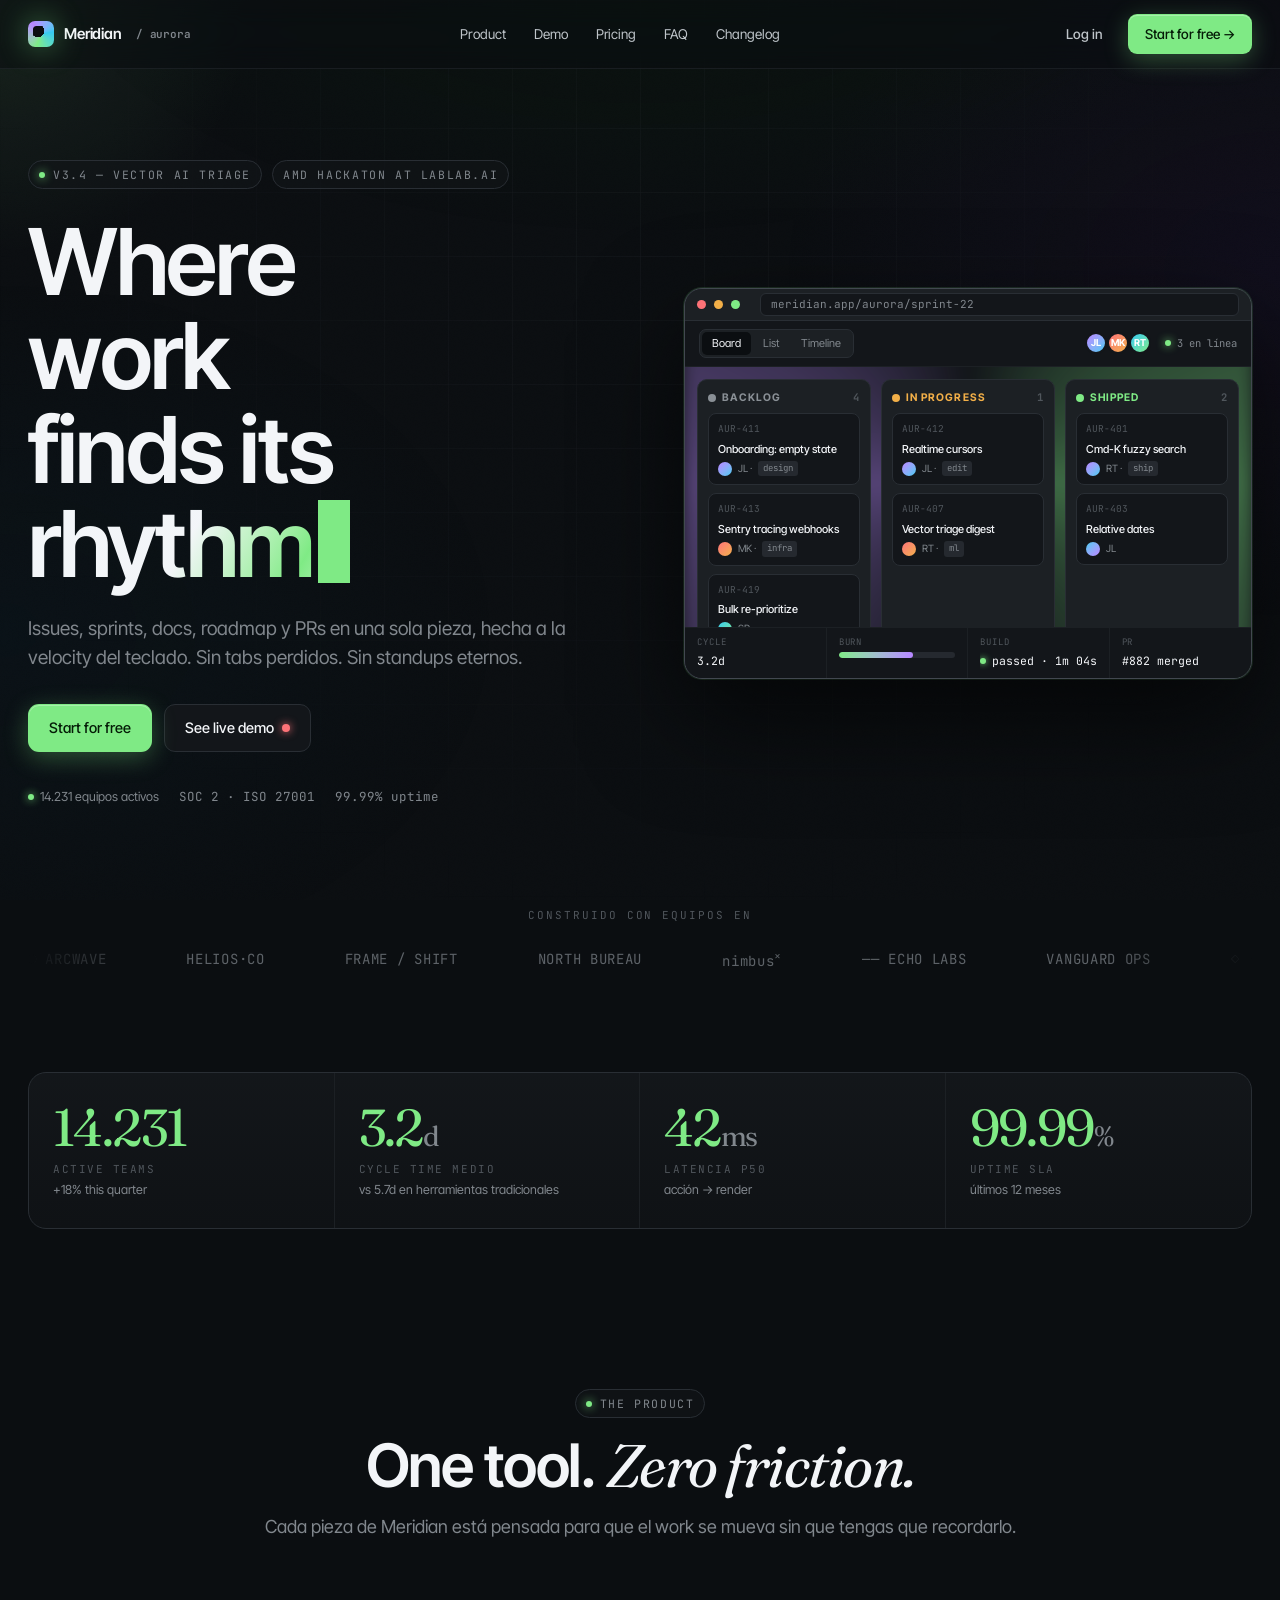
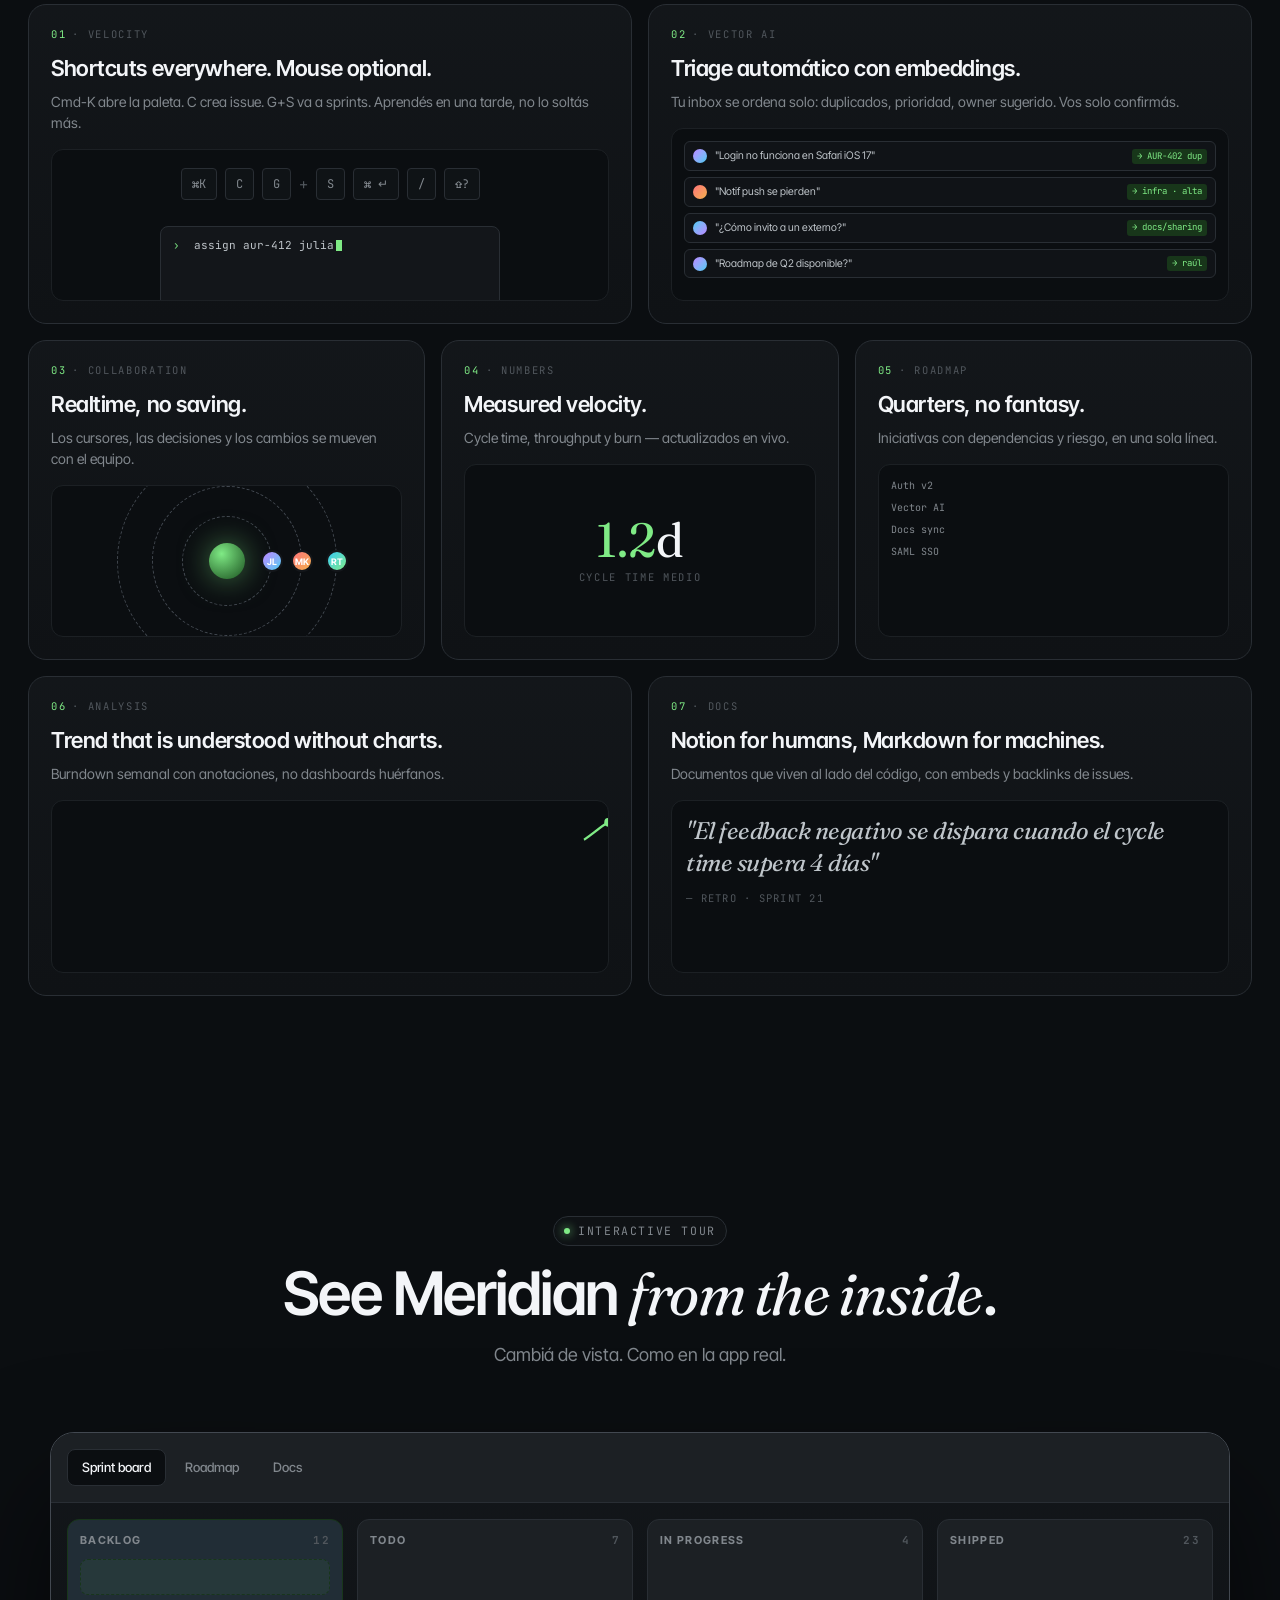
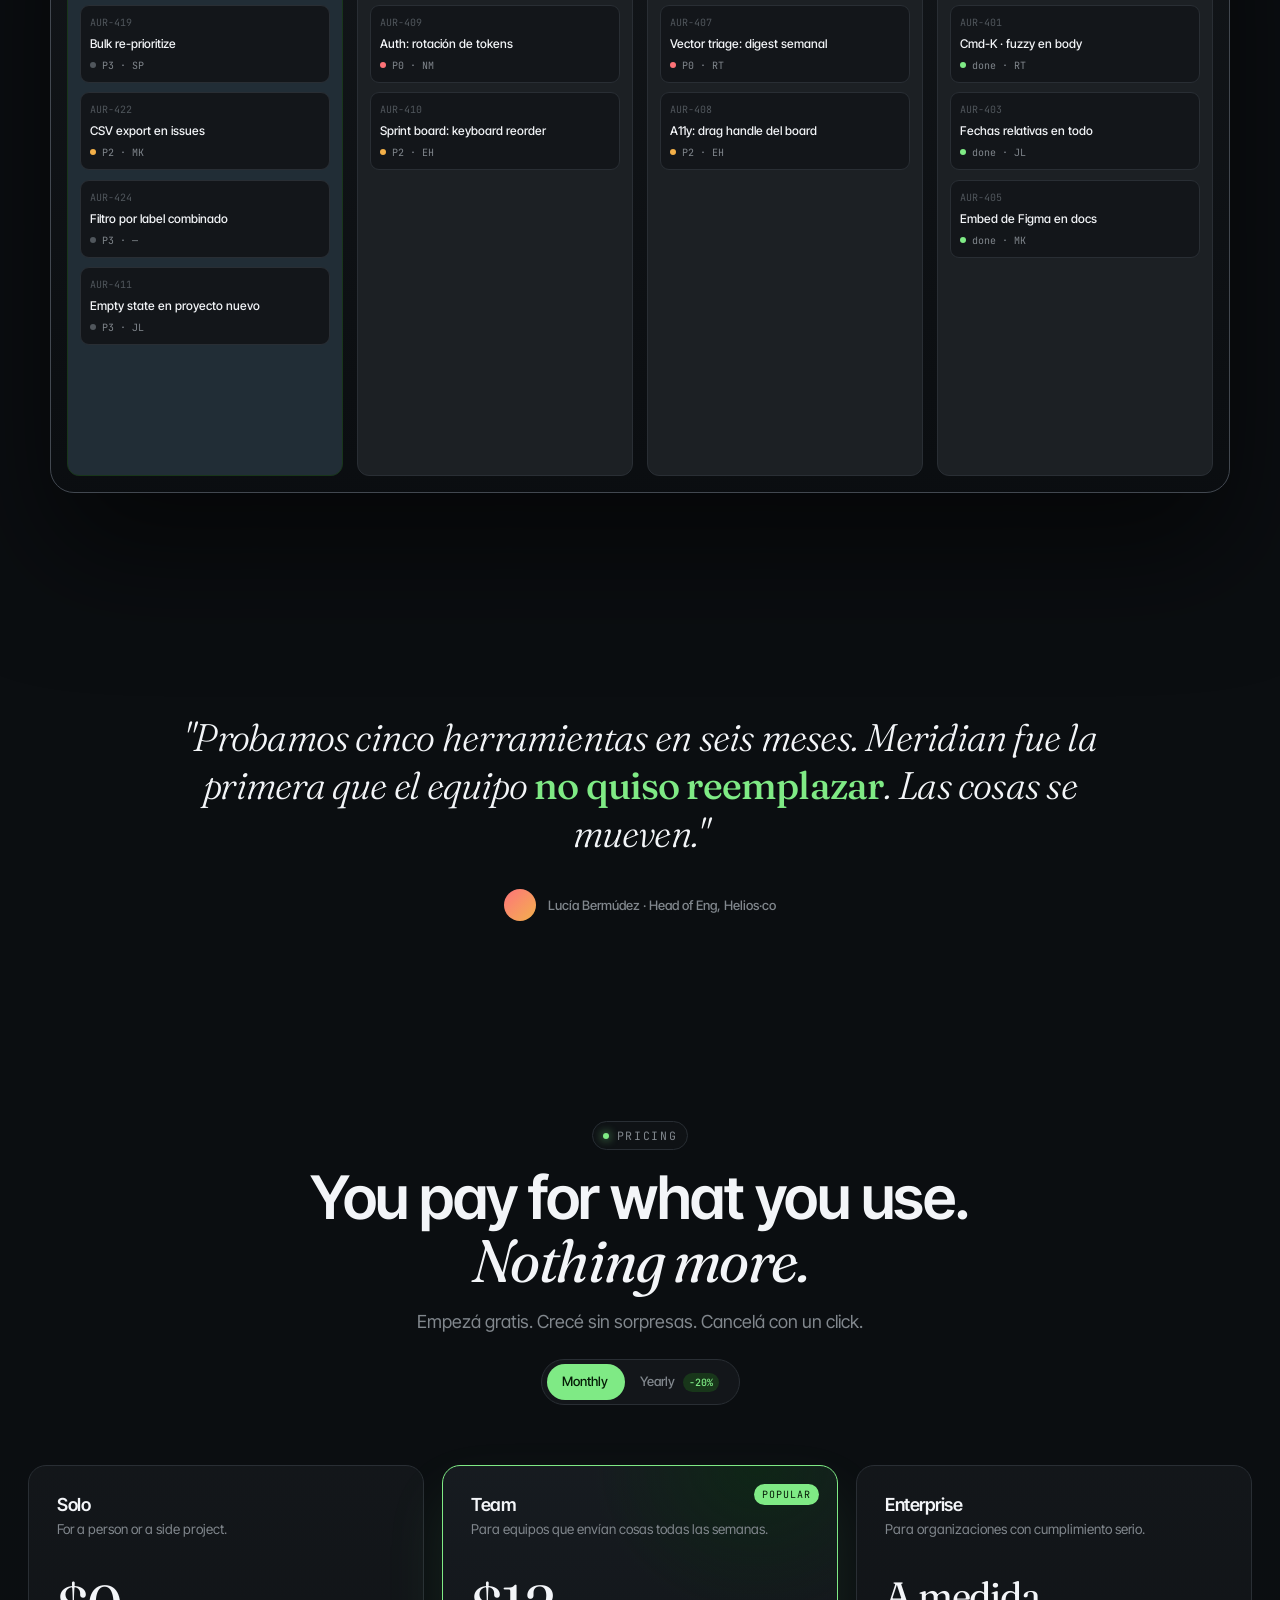
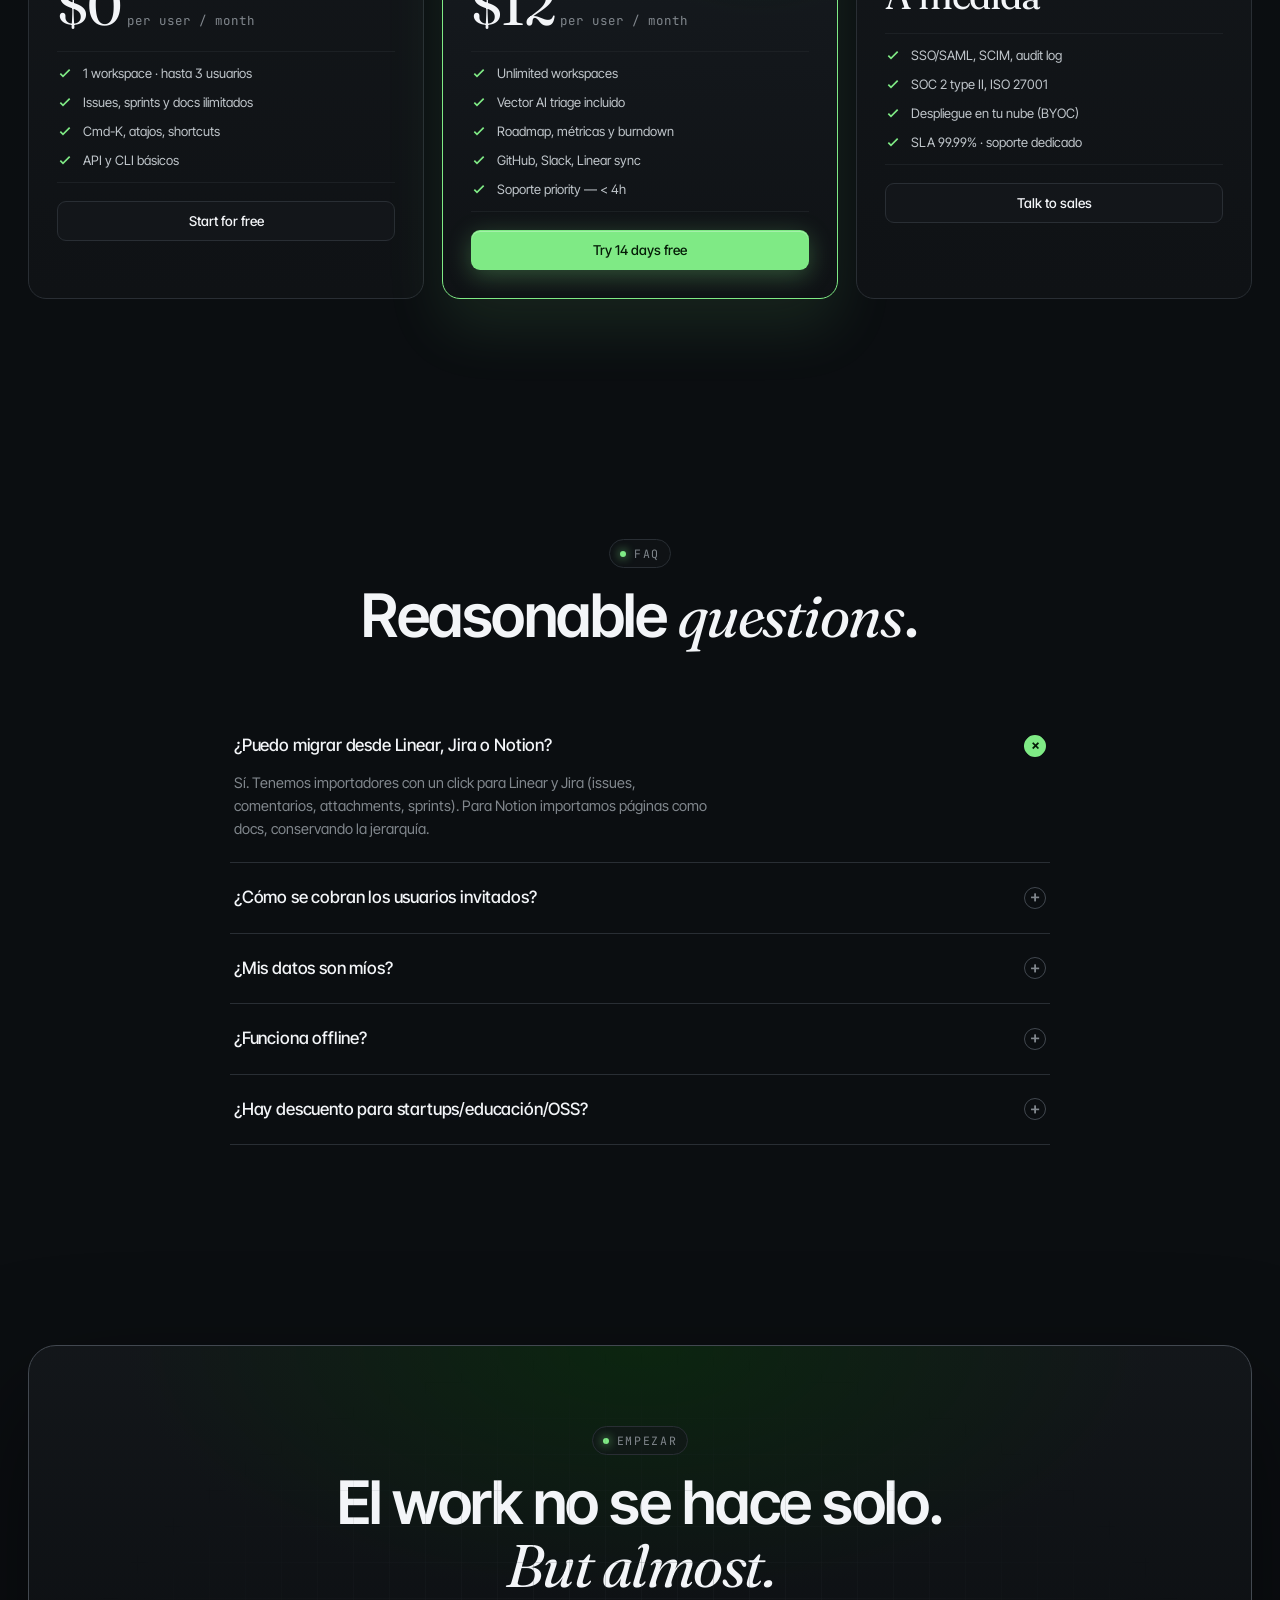
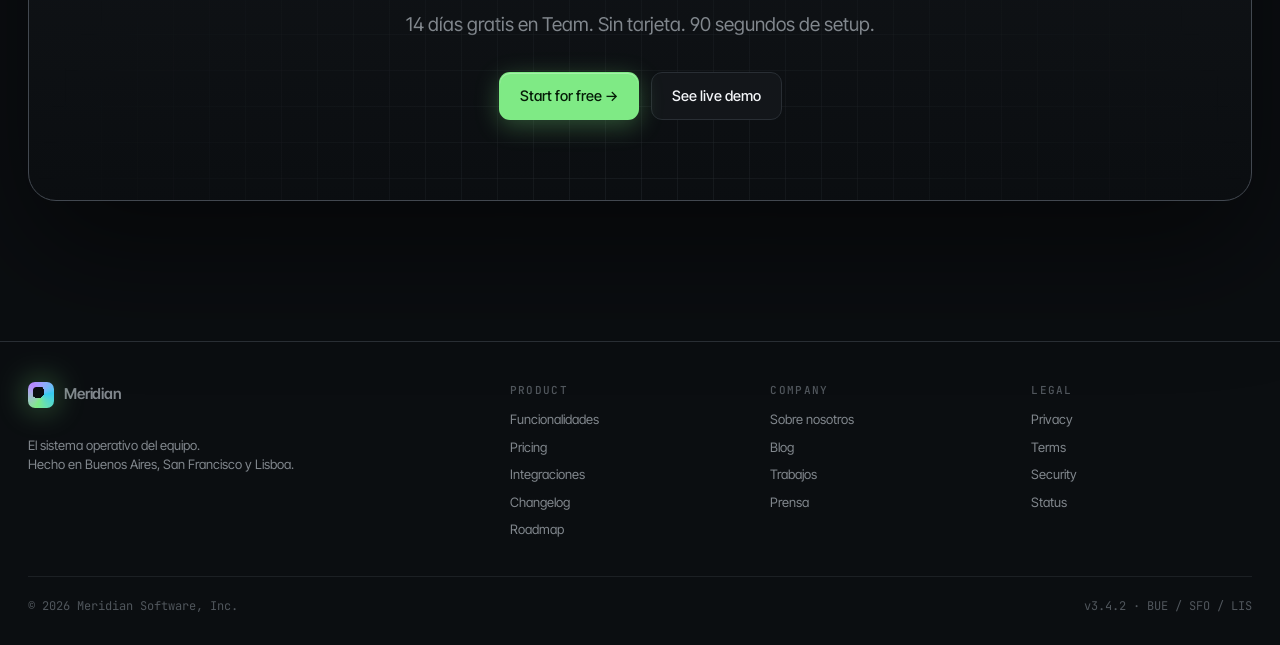
==== commit c6aa96cc: "Update Y Combinator W24 to amd hackaton at lablab.ai" ====
--- a/Frontend2/landing.html
+++ b/Frontend2/landing.html
@@ -71,7 +71,7 @@
       <div>
         <div class="badge-row rv">
           <span class="eyebrow"><span class="dot"></span>v3.4 — Vector AI triage</span>
-          <span class="eyebrow mono">Y Combinator W24</span>
+          <span class="eyebrow mono">amd hackaton at lablab.ai</span>
         </div>
         <h1 class="rv">
           <span class="ww">Where</span><br/>
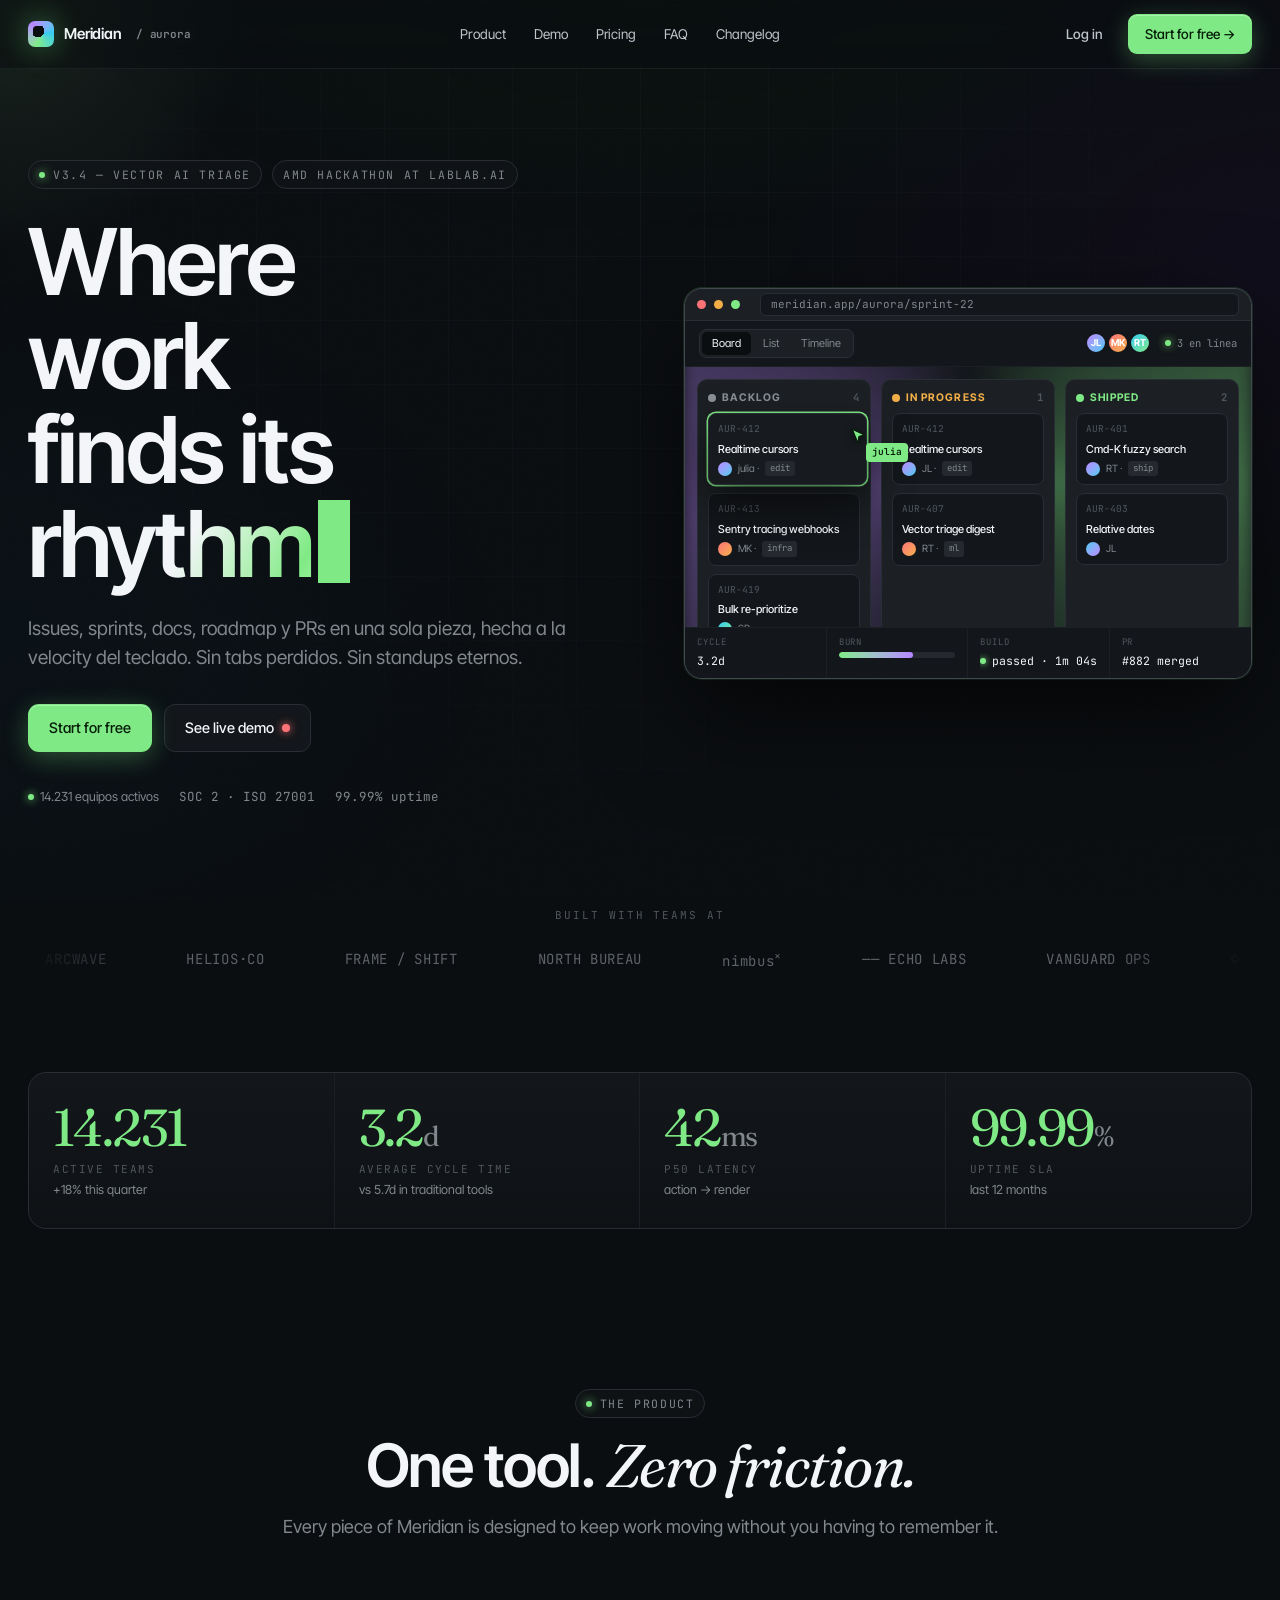
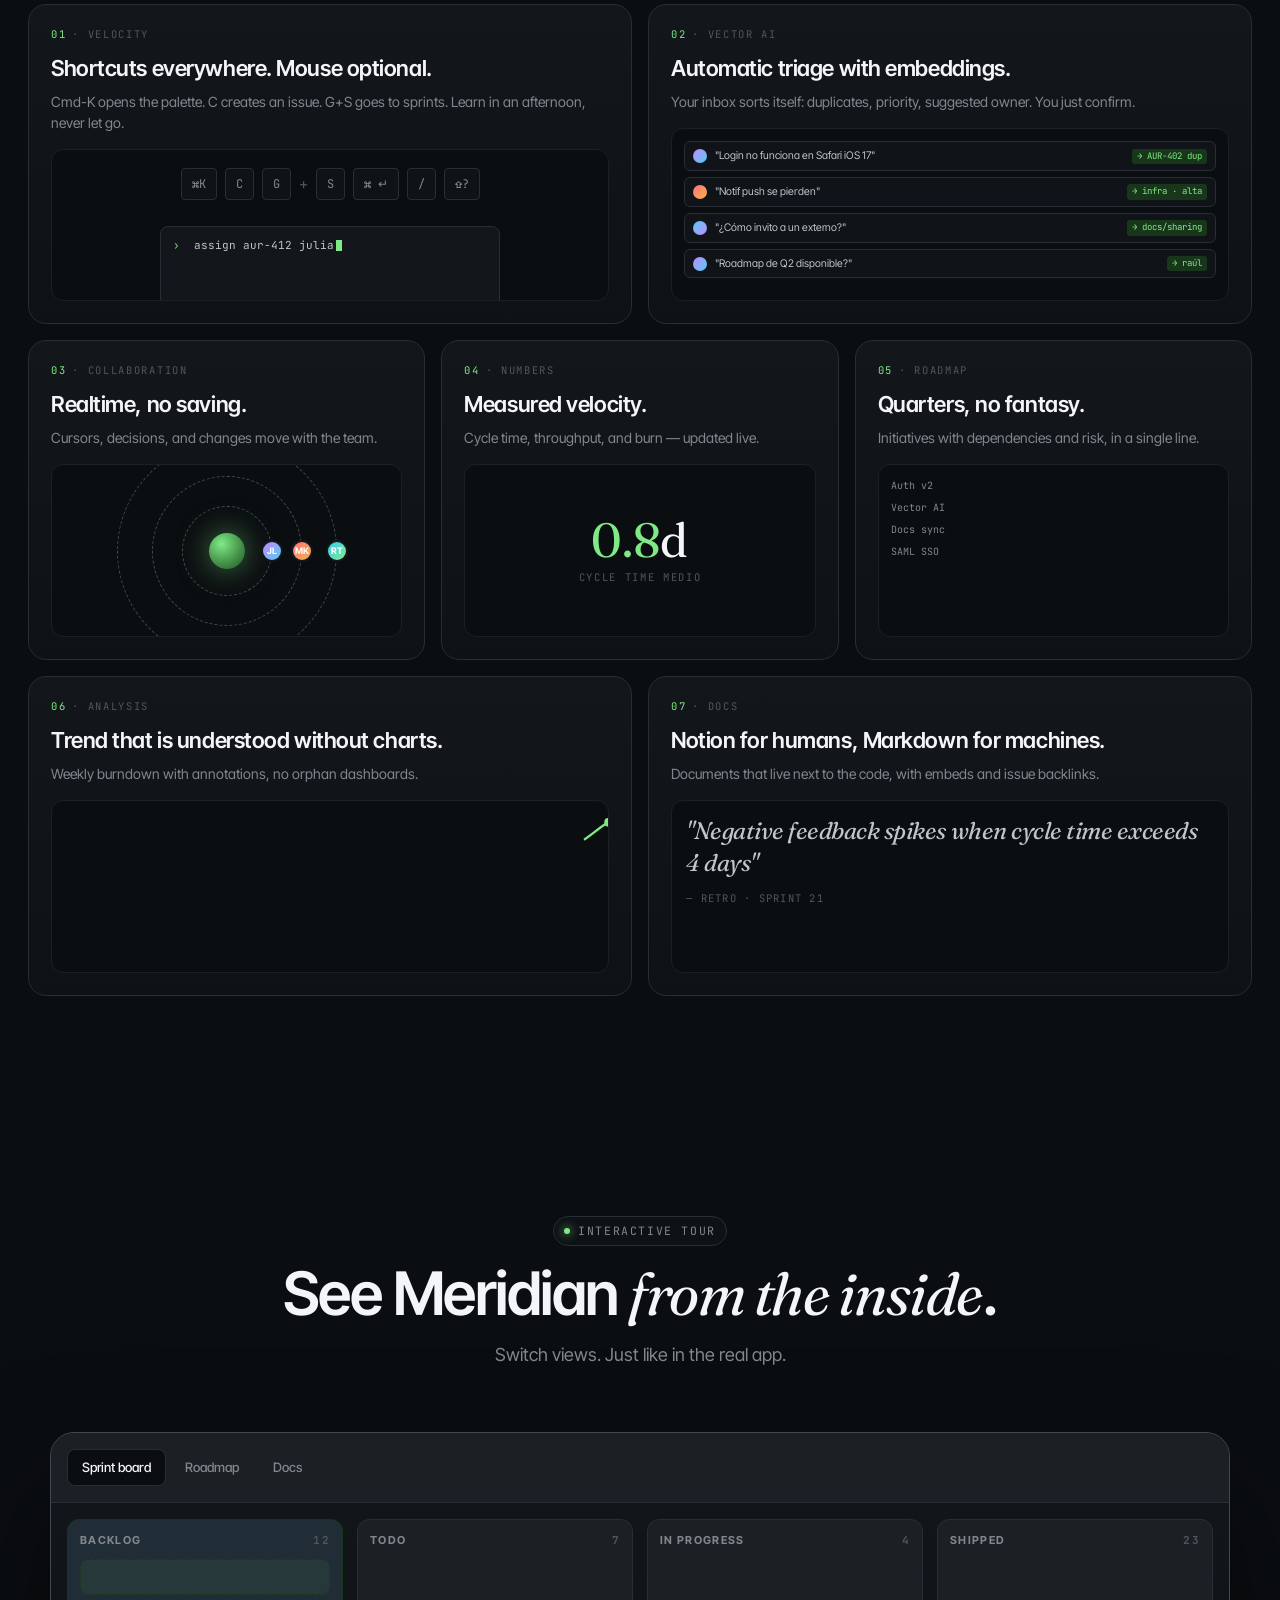
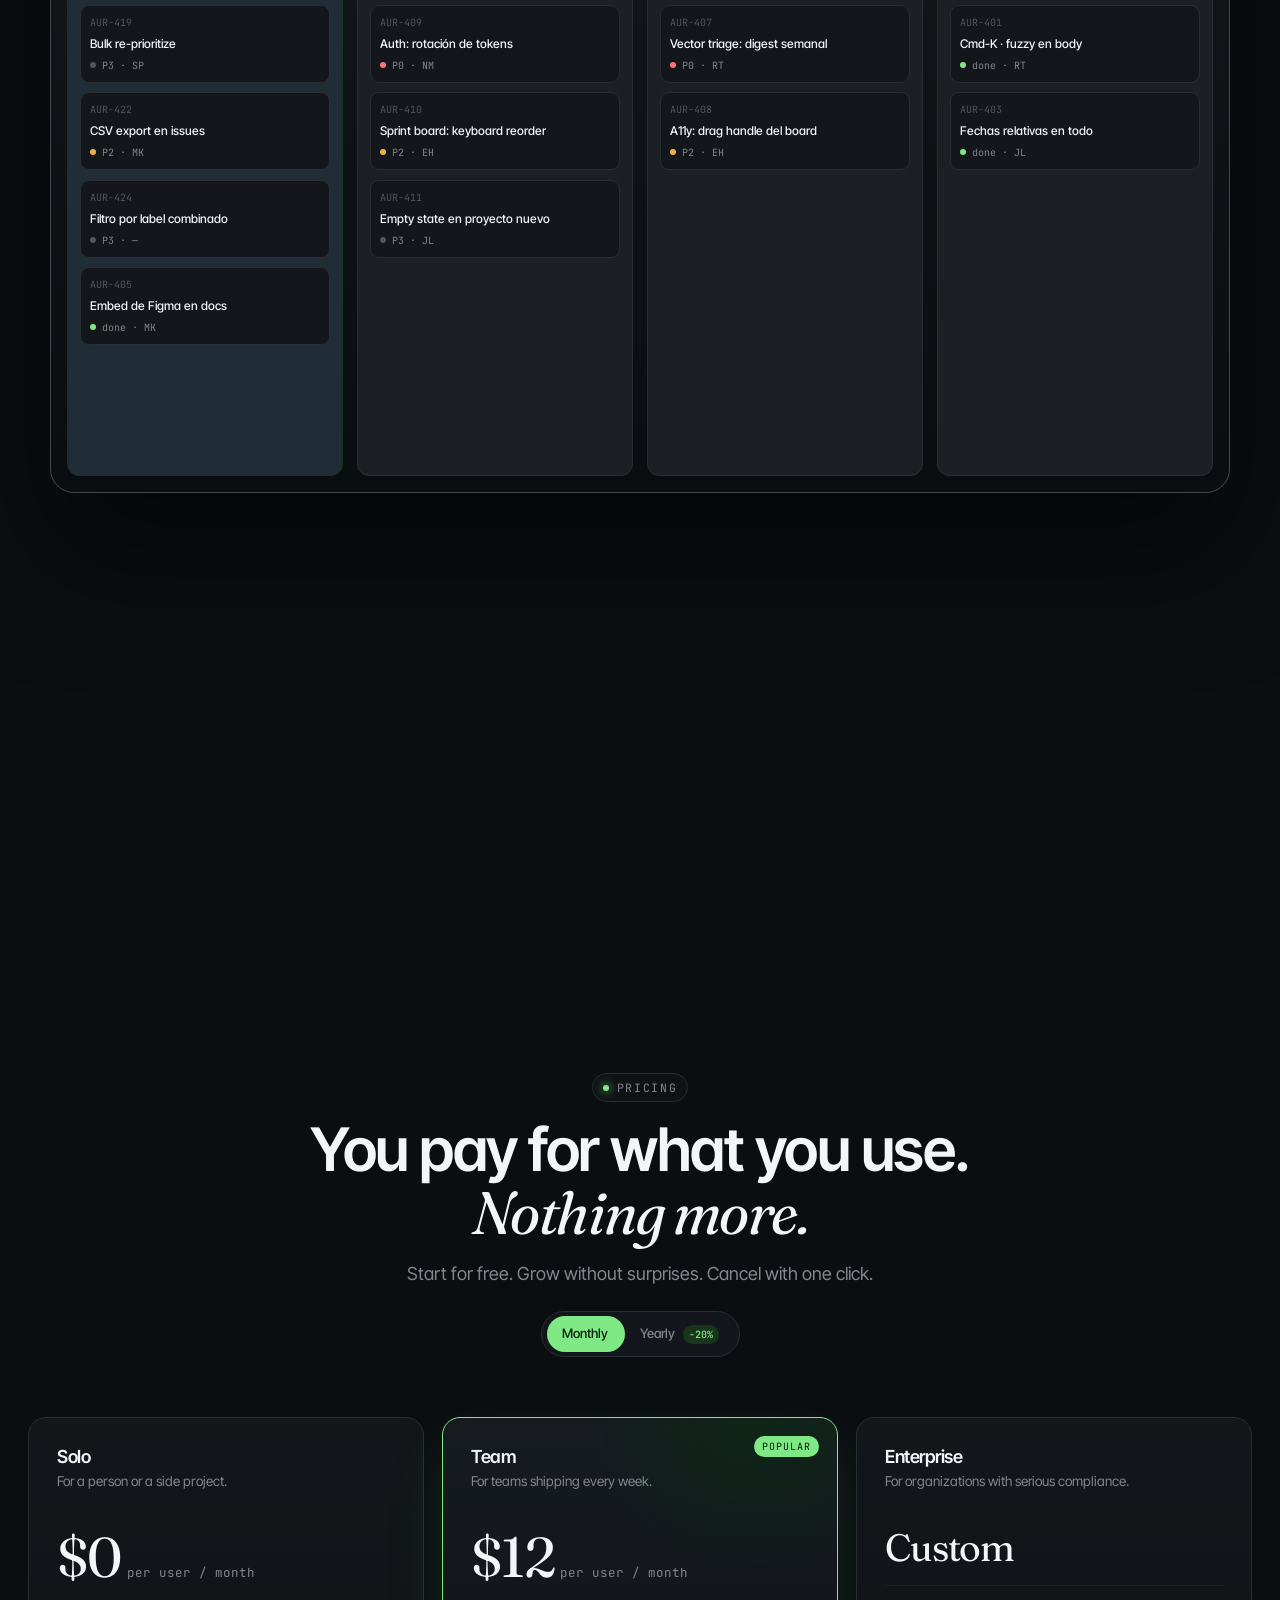
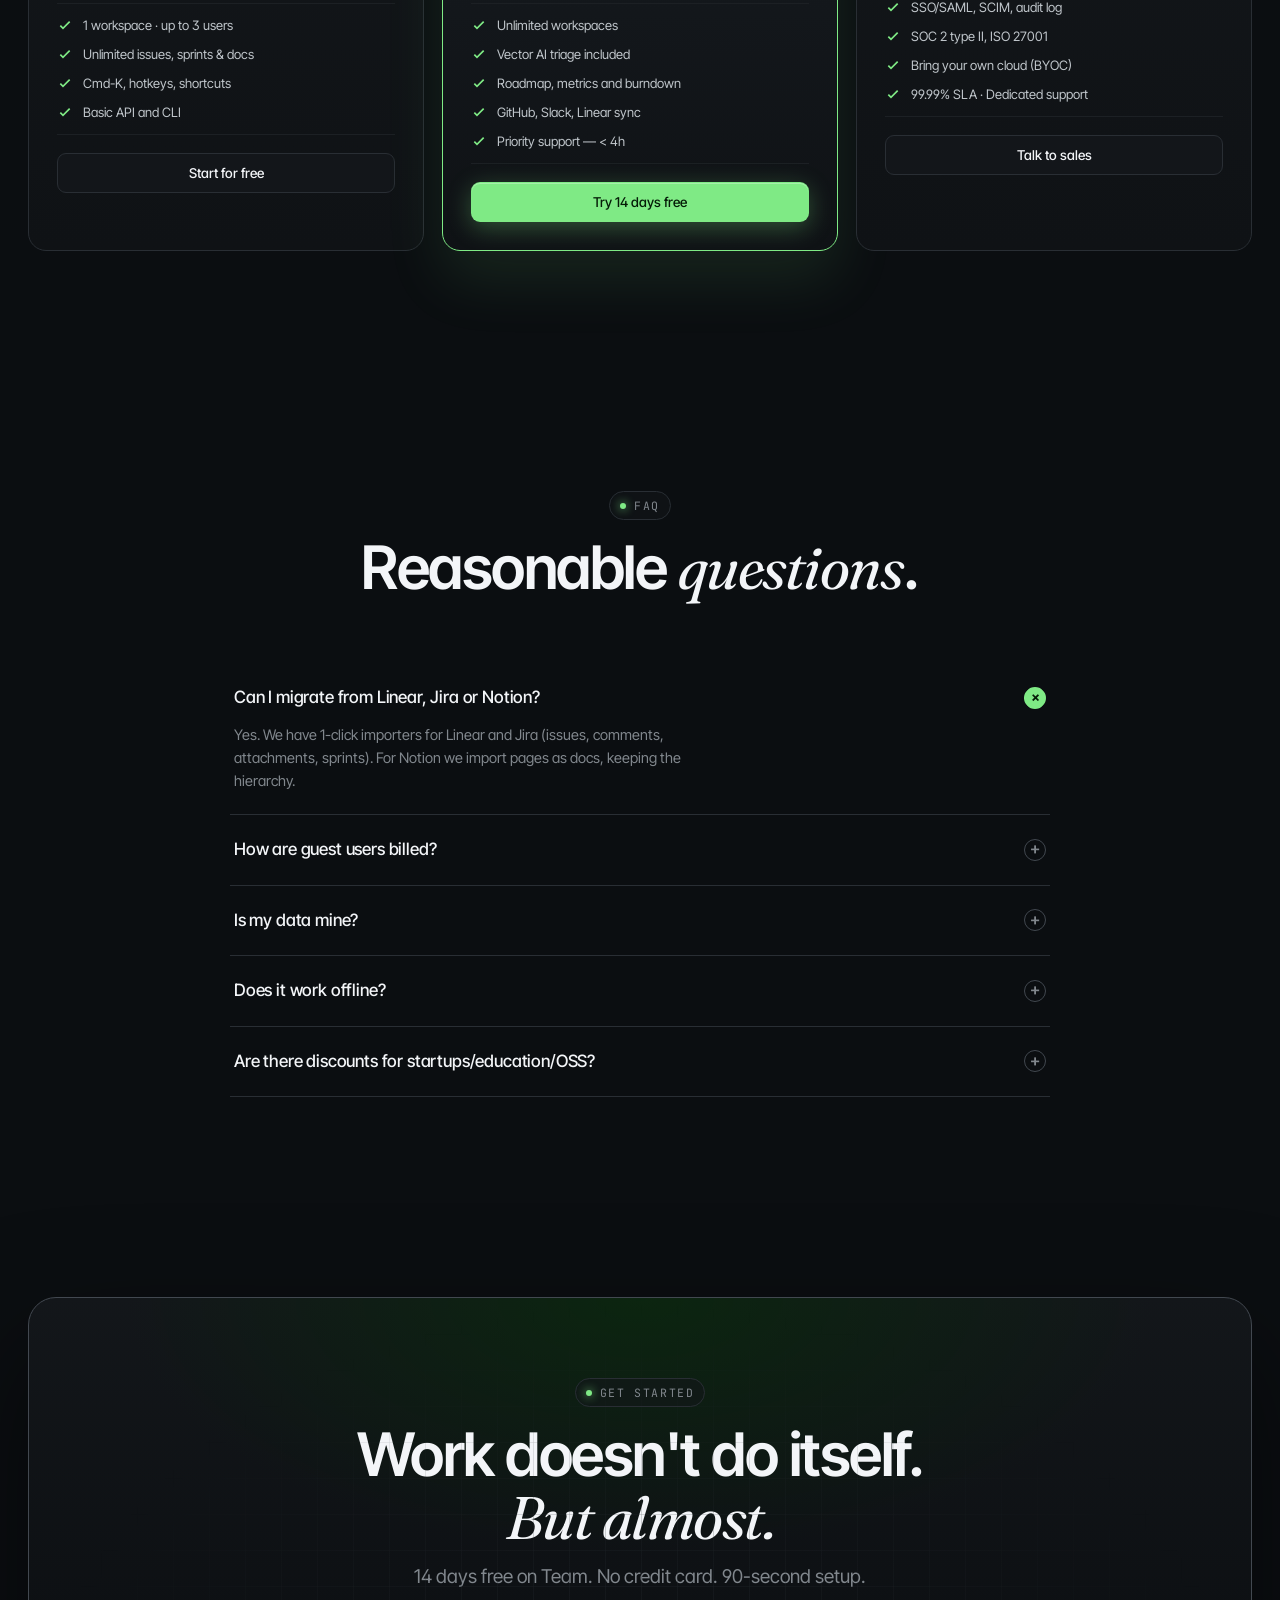
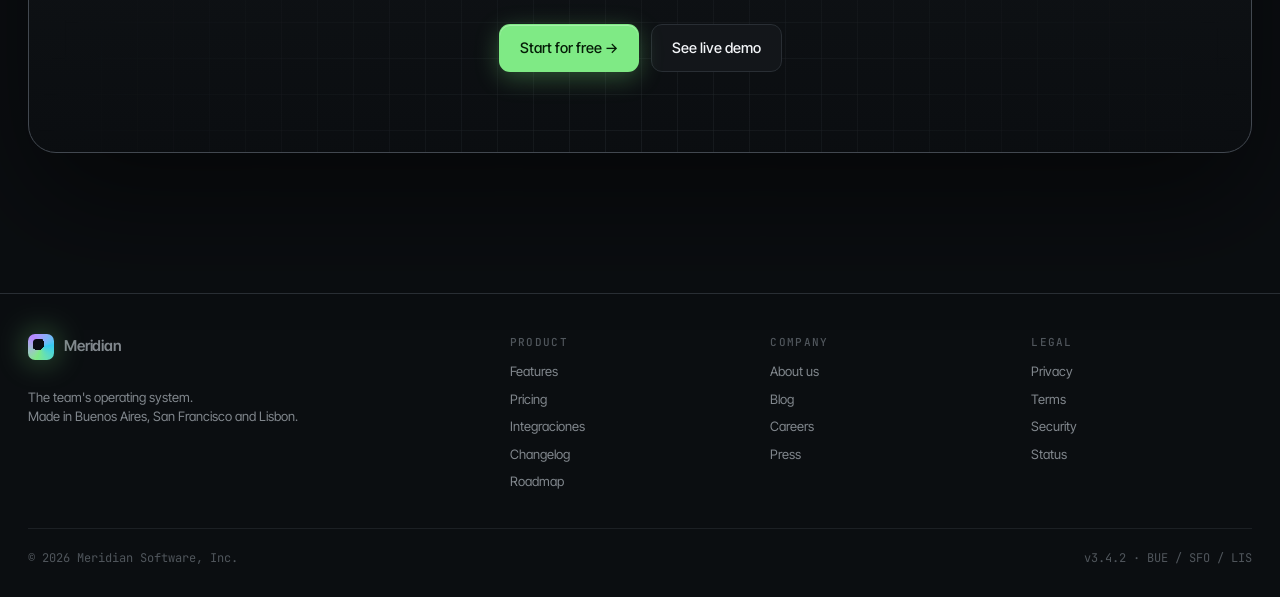
==== commit ce3e45ce: "Translate landing page to english" ====
--- a/Frontend2/landing.html
+++ b/Frontend2/landing.html
@@ -1,10 +1,10 @@
 <!doctype html>
-<html lang="es">
+<html lang="en">
 <head>
   <meta charset="utf-8" />
   <meta name="viewport" content="width=device-width, initial-scale=1" />
   <title>Meridian — Where work finds its rhythm</title>
-  <meta name="description" content="Meridian es el sistema operativo del equipo: issues, sprints, docs y roadmap en una sola pieza." />
+  <meta name="description" content="Meridian is the team's operating system: issues, sprints, docs and roadmap all in one piece." />
   <link rel="preconnect" href="https://fonts.googleapis.com">
   <link rel="preconnect" href="https://fonts.gstatic.com" crossorigin>
   <link href="https://fonts.googleapis.com/css2?family=Inter+Tight:wght@400;500;600;700&family=JetBrains+Mono:wght@400;500&family=Fraunces:ital,opsz,wght@0,9..144,300;0,9..144,400;1,9..144,300;1,9..144,400&display=swap" rel="stylesheet">
@@ -71,7 +71,7 @@
       <div>
         <div class="badge-row rv">
           <span class="eyebrow"><span class="dot"></span>v3.4 — Vector AI triage</span>
-          <span class="eyebrow mono">amd hackaton at lablab.ai</span>
+          <span class="eyebrow mono">amd hackathon at lablab.ai</span>
         </div>
         <h1 class="rv">
           <span class="ww">Where</span><br/>
@@ -170,7 +170,7 @@
   <!-- ========= LOGOS ========= -->
   <section class="logos">
     <div class="wrap">
-      <div class="label">Construido con equipos en</div>
+      <div class="label">Built with teams at</div>
       <div class="logos-marquee">
         <div class="track">
           <span>◌ ARCWAVE</span>
@@ -209,18 +209,18 @@
         </div>
         <div class="st">
           <div class="num"><em data-stat="3.2" data-decimals="1">0.0</em><span style="font-size:28px;color:var(--fg-2)">d</span></div>
-          <div class="lab">Cycle time medio</div>
-          <div class="sub">vs 5.7d en herramientas tradicionales</div>
+          <div class="lab">Average cycle time</div>
+          <div class="sub">vs 5.7d in traditional tools</div>
         </div>
         <div class="st">
           <div class="num"><em data-stat="42">0</em><span style="font-size:28px;color:var(--fg-2)">ms</span></div>
-          <div class="lab">Latencia p50</div>
-          <div class="sub">acción → render</div>
+          <div class="lab">p50 Latency</div>
+          <div class="sub">action → render</div>
         </div>
         <div class="st">
           <div class="num"><em data-stat="99.99" data-decimals="2">0</em><span style="font-size:28px;color:var(--fg-2)">%</span></div>
           <div class="lab">Uptime SLA</div>
-          <div class="sub">últimos 12 meses</div>
+          <div class="sub">last 12 months</div>
         </div>
       </div>
     </div>
@@ -232,7 +232,7 @@
       <div class="feature-head rv">
         <span class="eyebrow"><span class="dot"></span>The product</span>
         <h2>One tool. <span class="editorial">Zero friction.</span></h2>
-        <p>Cada pieza de Meridian está pensada para que el work se mueva sin que tengas que recordarlo.</p>
+        <p>Every piece of Meridian is designed to keep work moving without you having to remember it.</p>
       </div>
 
       <div class="features rv">
@@ -240,7 +240,7 @@
         <div class="f-card f-wide-3">
           <div class="label"><span class="n">01</span> · velocity</div>
           <h3>Shortcuts everywhere. Mouse optional.</h3>
-          <p>Cmd-K abre la paleta. C crea issue. G+S va a sprints. Aprendés en una tarde, no lo soltás más.</p>
+          <p>Cmd-K opens the palette. C creates an issue. G+S goes to sprints. Learn in an afternoon, never let go.</p>
           <div class="canvas" style="display:flex;align-items:center;justify-content:center;gap:8px;flex-wrap:wrap;padding:18px">
             <span class="kbd" style="font-size:12px;padding:6px 10px">⌘K</span>
             <span class="kbd" style="font-size:12px;padding:6px 10px">C</span>
@@ -259,8 +259,8 @@
         <!-- AI triage -->
         <div class="f-card f-wide-3">
           <div class="label"><span class="n">02</span> · vector ai</div>
-          <h3>Triage automático con embeddings.</h3>
-          <p>Tu inbox se ordena solo: duplicados, prioridad, owner sugerido. Vos solo confirmás.</p>
+          <h3>Automatic triage with embeddings.</h3>
+          <p>Your inbox sorts itself: duplicates, priority, suggested owner. You just confirm.</p>
           <div class="canvas">
             <div class="ai-stream">
               <div class="ai-row">
@@ -291,7 +291,7 @@
         <div class="f-card f-wide-2">
           <div class="label"><span class="n">03</span> · collaboration</div>
           <h3>Realtime, no saving.</h3>
-          <p>Los cursores, las decisiones y los cambios se mueven con el equipo.</p>
+          <p>Cursors, decisions, and changes move with the team.</p>
           <div class="canvas">
             <div class="orbit">
               <div class="ring r1"></div>
@@ -309,7 +309,7 @@
         <div class="f-card f-wide-2">
           <div class="label"><span class="n">04</span> · numbers</div>
           <h3>Measured velocity.</h3>
-          <p>Cycle time, throughput y burn — actualizados en vivo.</p>
+          <p>Cycle time, throughput, and burn — updated live.</p>
           <div class="canvas">
             <div class="counter-canvas">
               <div class="num"><em data-count="3.2">0.0</em>d</div>
@@ -322,7 +322,7 @@
         <div class="f-card f-wide-2">
           <div class="label"><span class="n">05</span> · roadmap</div>
           <h3>Quarters, no fantasy.</h3>
-          <p>Iniciativas con dependencias y riesgo, en una sola línea.</p>
+          <p>Initiatives with dependencies and risk, in a single line.</p>
           <div class="canvas">
             <div class="tl">
               <div class="row"><span class="lab">Auth v2</span><div class="bar b1"><div class="fill"></div></div></div>
@@ -337,7 +337,7 @@
         <div class="f-card f-wide-3">
           <div class="label"><span class="n">06</span> · analysis</div>
           <h3>Trend that is understood without charts.</h3>
-          <p>Burndown semanal con anotaciones, no dashboards huérfanos.</p>
+          <p>Weekly burndown with annotations, no orphan dashboards.</p>
           <div class="canvas">
             <svg class="spark-svg" viewBox="0 0 600 160" preserveAspectRatio="none">
               <defs>
@@ -357,9 +357,9 @@
         <div class="f-card f-wide-3">
           <div class="label"><span class="n">07</span> · docs</div>
           <h3>Notion for humans, Markdown for machines.</h3>
-          <p>Documentos que viven al lado del código, con embeds y backlinks de issues.</p>
+          <p>Documents that live next to the code, with embeds and issue backlinks.</p>
           <div class="canvas" style="padding:14px;font-family:var(--font-editorial);font-style:italic;font-size:24px;line-height:1.3;letter-spacing:-0.02em;color:var(--fg-1)">
-            "El feedback negativo se dispara cuando el cycle time supera 4 días"
+            "Negative feedback spikes when cycle time exceeds 4 days"
             <div style="font-family:var(--font-mono);font-style:normal;font-size:10.5px;color:var(--fg-3);text-transform:uppercase;letter-spacing:0.12em;margin-top:14px">— retro · sprint 21</div>
           </div>
         </div>
@@ -374,7 +374,7 @@
       <div class="feature-head rv">
         <span class="eyebrow"><span class="dot"></span>Interactive tour</span>
         <h2>See Meridian <span class="editorial">from the inside</span>.</h2>
-        <p>Cambiá de vista. Como en la app real.</p>
+        <p>Switch views. Just like in the real app.</p>
       </div>
 
       <div class="stage-shell rv">
@@ -492,9 +492,9 @@
   <section class="quote-section">
     <div class="wrap">
       <p class="quote rv">
-        "Probamos cinco herramientas en seis meses. Meridian fue la primera que el equipo
+        "We tried five tools in six months. Meridian was the first one the team
         <span style="color:var(--accent);font-style:normal;font-weight:500">no quiso reemplazar</span>.
-        Las cosas se mueven."
+        Things move."
         <span class="who">
           <span class="av"></span>
           Lucía Bermúdez · Head of Eng, Helios·co
@@ -509,7 +509,7 @@
       <div class="pricing-head rv">
         <span class="eyebrow"><span class="dot"></span>Pricing</span>
         <h2>You pay for what you use. <span class="editorial">Nothing more.</span></h2>
-        <p>Empezá gratis. Crecé sin sorpresas. Cancelá con un click.</p>
+        <p>Start for free. Grow without surprises. Cancel with one click.</p>
         <div class="bill-toggle" id="bill-toggle" role="tablist">
           <span class="pill" id="bill-pill"></span>
           <button class="on" data-bill="month">Monthly</button>
@@ -529,10 +529,10 @@
             <span class="per">per user / month</span>
           </div>
           <div class="feats">
-            <div class="feat"><svg class="ck" viewBox="0 0 24 24" fill="none" stroke="currentColor" stroke-width="2.5"><path d="M5 13l4 4L19 7"/></svg>1 workspace · hasta 3 usuarios</div>
-            <div class="feat"><svg class="ck" viewBox="0 0 24 24" fill="none" stroke="currentColor" stroke-width="2.5"><path d="M5 13l4 4L19 7"/></svg>Issues, sprints y docs ilimitados</div>
-            <div class="feat"><svg class="ck" viewBox="0 0 24 24" fill="none" stroke="currentColor" stroke-width="2.5"><path d="M5 13l4 4L19 7"/></svg>Cmd-K, atajos, shortcuts</div>
-            <div class="feat"><svg class="ck" viewBox="0 0 24 24" fill="none" stroke="currentColor" stroke-width="2.5"><path d="M5 13l4 4L19 7"/></svg>API y CLI básicos</div>
+            <div class="feat"><svg class="ck" viewBox="0 0 24 24" fill="none" stroke="currentColor" stroke-width="2.5"><path d="M5 13l4 4L19 7"/></svg>1 workspace · up to 3 users</div>
+            <div class="feat"><svg class="ck" viewBox="0 0 24 24" fill="none" stroke="currentColor" stroke-width="2.5"><path d="M5 13l4 4L19 7"/></svg>Unlimited issues, sprints & docs</div>
+            <div class="feat"><svg class="ck" viewBox="0 0 24 24" fill="none" stroke="currentColor" stroke-width="2.5"><path d="M5 13l4 4L19 7"/></svg>Cmd-K, hotkeys, shortcuts</div>
+            <div class="feat"><svg class="ck" viewBox="0 0 24 24" fill="none" stroke="currentColor" stroke-width="2.5"><path d="M5 13l4 4L19 7"/></svg>Basic API and CLI</div>
           </div>
           <button class="btn login-trigger">Start for free</button>
         </div>
@@ -542,7 +542,7 @@
           <span class="badge">popular</span>
           <div>
             <h3>Team</h3>
-            <div class="desc">Para equipos que envían cosas todas las semanas.</div>
+            <div class="desc">For teams shipping every week.</div>
           </div>
           <div class="price-row">
             <span class="price" data-month="$12" data-year="$10">$12</span>
@@ -550,10 +550,10 @@
           </div>
           <div class="feats">
             <div class="feat"><svg class="ck" viewBox="0 0 24 24" fill="none" stroke="currentColor" stroke-width="2.5"><path d="M5 13l4 4L19 7"/></svg>Unlimited workspaces</div>
-            <div class="feat"><svg class="ck" viewBox="0 0 24 24" fill="none" stroke="currentColor" stroke-width="2.5"><path d="M5 13l4 4L19 7"/></svg>Vector AI triage incluido</div>
-            <div class="feat"><svg class="ck" viewBox="0 0 24 24" fill="none" stroke="currentColor" stroke-width="2.5"><path d="M5 13l4 4L19 7"/></svg>Roadmap, métricas y burndown</div>
+            <div class="feat"><svg class="ck" viewBox="0 0 24 24" fill="none" stroke="currentColor" stroke-width="2.5"><path d="M5 13l4 4L19 7"/></svg>Vector AI triage included</div>
+            <div class="feat"><svg class="ck" viewBox="0 0 24 24" fill="none" stroke="currentColor" stroke-width="2.5"><path d="M5 13l4 4L19 7"/></svg>Roadmap, metrics and burndown</div>
             <div class="feat"><svg class="ck" viewBox="0 0 24 24" fill="none" stroke="currentColor" stroke-width="2.5"><path d="M5 13l4 4L19 7"/></svg>GitHub, Slack, Linear sync</div>
-            <div class="feat"><svg class="ck" viewBox="0 0 24 24" fill="none" stroke="currentColor" stroke-width="2.5"><path d="M5 13l4 4L19 7"/></svg>Soporte priority — &lt; 4h</div>
+            <div class="feat"><svg class="ck" viewBox="0 0 24 24" fill="none" stroke="currentColor" stroke-width="2.5"><path d="M5 13l4 4L19 7"/></svg>Priority support — &lt; 4h</div>
           </div>
           <button class="btn primary login-trigger">Try 14 days free</button>
         </div>
@@ -562,16 +562,16 @@
         <div class="tier">
           <div>
             <h3>Enterprise</h3>
-            <div class="desc">Para organizaciones con cumplimiento serio.</div>
+            <div class="desc">For organizations with serious compliance.</div>
           </div>
           <div class="price-row">
-            <span class="price" style="font-size:38px">A medida</span>
+            <span class="price" style="font-size:38px">Custom</span>
           </div>
           <div class="feats">
             <div class="feat"><svg class="ck" viewBox="0 0 24 24" fill="none" stroke="currentColor" stroke-width="2.5"><path d="M5 13l4 4L19 7"/></svg>SSO/SAML, SCIM, audit log</div>
             <div class="feat"><svg class="ck" viewBox="0 0 24 24" fill="none" stroke="currentColor" stroke-width="2.5"><path d="M5 13l4 4L19 7"/></svg>SOC 2 type II, ISO 27001</div>
-            <div class="feat"><svg class="ck" viewBox="0 0 24 24" fill="none" stroke="currentColor" stroke-width="2.5"><path d="M5 13l4 4L19 7"/></svg>Despliegue en tu nube (BYOC)</div>
-            <div class="feat"><svg class="ck" viewBox="0 0 24 24" fill="none" stroke="currentColor" stroke-width="2.5"><path d="M5 13l4 4L19 7"/></svg>SLA 99.99% · soporte dedicado</div>
+            <div class="feat"><svg class="ck" viewBox="0 0 24 24" fill="none" stroke="currentColor" stroke-width="2.5"><path d="M5 13l4 4L19 7"/></svg>Bring your own cloud (BYOC)</div>
+            <div class="feat"><svg class="ck" viewBox="0 0 24 24" fill="none" stroke="currentColor" stroke-width="2.5"><path d="M5 13l4 4L19 7"/></svg>99.99% SLA · Dedicated support</div>
           </div>
           <button class="btn">Talk to sales</button>
         </div>
@@ -588,24 +588,24 @@
       </div>
       <div class="faq rv">
         <div class="faq-item open">
-          <button class="faq-q">¿Puedo migrar desde Linear, Jira o Notion? <span class="pl">+</span></button>
-          <div class="faq-a"><p>Sí. Tenemos importadores con un click para Linear y Jira (issues, comentarios, attachments, sprints). Para Notion importamos páginas como docs, conservando la jerarquía.</p></div>
+          <button class="faq-q">Can I migrate from Linear, Jira or Notion? <span class="pl">+</span></button>
+          <div class="faq-a"><p>Yes. We have 1-click importers for Linear and Jira (issues, comments, attachments, sprints). For Notion we import pages as docs, keeping the hierarchy.</p></div>
         </div>
         <div class="faq-item">
-          <button class="faq-q">¿Cómo se cobran los usuarios invitados? <span class="pl">+</span></button>
-          <div class="faq-a"><p>Los guests con permiso de solo-comentario son gratis. Solo cobramos por usuarios con acceso de edición a issues o docs.</p></div>
+          <button class="faq-q">How are guest users billed? <span class="pl">+</span></button>
+          <div class="faq-a"><p>Comment-only guests are free. We only charge for users with edit access to issues or docs.</p></div>
         </div>
         <div class="faq-item">
-          <button class="faq-q">¿Mis datos son míos? <span class="pl">+</span></button>
-          <div class="faq-a"><p>Siempre. Exportás todo en JSON o Markdown desde Settings → Data. No usamos tus issues para entrenar modelos. Punto.</p></div>
+          <button class="faq-q">Is my data mine? <span class="pl">+</span></button>
+          <div class="faq-a"><p>Always. You can export everything as JSON or Markdown from Settings → Data. We don't train models on your issues. Period.</p></div>
         </div>
         <div class="faq-item">
-          <button class="faq-q">¿Funciona offline? <span class="pl">+</span></button>
-          <div class="faq-a"><p>El web app cachea tus últimos 30 días localmente. La PWA mobile (Q3) lo hace nativo, con sync al volver online.</p></div>
+          <button class="faq-q">Does it work offline? <span class="pl">+</span></button>
+          <div class="faq-a"><p>The web app caches your last 30 days locally. The mobile PWA (Q3) does it natively, syncing when back online.</p></div>
         </div>
         <div class="faq-item">
-          <button class="faq-q">¿Hay descuento para startups/educación/OSS? <span class="pl">+</span></button>
-          <div class="faq-a"><p>Sí, tres programas: Startups (50% por 1 año si tenés &lt; $5M raised), educación (gratis para .edu) y OSS (gratis para repos públicos verificados).</p></div>
+          <button class="faq-q">Are there discounts for startups/education/OSS? <span class="pl">+</span></button>
+          <div class="faq-a"><p>Yes, three programs: Startups (50% off for 1 yr if &lt; $5M raised), education (free for .edu), and OSS (free for verified public repos).</p></div>
         </div>
       </div>
     </div>
@@ -614,9 +614,9 @@
   <!-- ========= CTA ========= -->
   <section class="cta-section">
     <div class="cta-card rv">
-      <span class="eyebrow"><span class="dot"></span>Empezar</span>
-      <h2>El work no se hace solo.<br/><span class="editorial">But almost.</span></h2>
-      <p class="lead">14 días gratis en Team. Sin tarjeta. 90 segundos de setup.</p>
+      <span class="eyebrow"><span class="dot"></span>Get Started</span>
+      <h2>Work doesn't do itself.<br/><span class="editorial">But almost.</span></h2>
+      <p class="lead">14 days free on Team. No credit card. 90-second setup.</p>
       <div class="row">
         <button class="btn primary lg login-trigger">Start for free →</button>
         <button class="btn lg" id="cta-demo-2">See live demo</button>
@@ -632,12 +632,12 @@
           <span class="logo"></span>
           <span class="name">Meridian</span>
         </a>
-        <p style="color:var(--fg-2);font-size:13px;max-width:36ch;margin:14px 0 0">El sistema operativo del equipo.<br/>Hecho en Buenos Aires, San Francisco y Lisboa.</p>
+        <p style="color:var(--fg-2);font-size:13px;max-width:36ch;margin:14px 0 0">The team's operating system.<br/>Made in Buenos Aires, San Francisco and Lisbon.</p>
       </div>
       <div>
         <h5>Product</h5>
         <ul>
-          <li><a href="#features">Funcionalidades</a></li>
+          <li><a href="#features">Features</a></li>
           <li><a href="#pricing">Pricing</a></li>
           <li><a href="#">Integraciones</a></li>
           <li><a href="#">Changelog</a></li>
@@ -647,10 +647,10 @@
       <div>
         <h5>Company</h5>
         <ul>
-          <li><a href="#">Sobre nosotros</a></li>
+          <li><a href="#">About us</a></li>
           <li><a href="#">Blog</a></li>
-          <li><a href="#">Trabajos</a></li>
-          <li><a href="#">Prensa</a></li>
+          <li><a href="#">Careers</a></li>
+          <li><a href="#">Press</a></li>
         </ul>
       </div>
       <div>
@@ -676,15 +676,15 @@
         <svg viewBox="0 0 24 24" width="16" height="16" fill="none" stroke="currentColor" stroke-width="2"><path d="M6 6l12 12M18 6L6 18"/></svg>
       </button>
       <h3 id="lg-title">Welcome back</h3>
-      <p class="sub">Ingresá a tu workspace.</p>
+      <p class="sub">Sign in to your workspace.</p>
 
       <div style="display:flex;align-items:center;gap:8px;background:oklch(0.25 0.06 145/0.35);border:1px solid oklch(0.85 0.17 145/0.3);border-radius:8px;padding:8px 12px;margin-bottom:14px;font-size:12px;color:var(--accent)">
         <svg viewBox="0 0 24 24" width="13" height="13" fill="none" stroke="currentColor" stroke-width="2"><circle cx="12" cy="12" r="10"/><path d="M12 8v4m0 4h.01"/></svg>
-        Cuenta demo — entrá con un click
+        Demo account — click to enter
       </div>
       <form id="lg-form">
         <div class="lg-field">
-          <label>Email de work</label>
+          <label>Work email</label>
           <input type="email" id="lg-email" value="demo@meridian.app" autocomplete="email" />
         </div>
         <div class="lg-field">
@@ -692,8 +692,8 @@
           <input type="password" id="lg-password" value="demo1234" autocomplete="current-password" />
         </div>
         <div class="lg-row">
-          <label style="display:inline-flex;align-items:center;gap:6px"><input type="checkbox" checked /> Recordar 30 días</label>
-          <a href="#">¿Olvidaste?</a>
+          <label style="display:inline-flex;align-items:center;gap:6px"><input type="checkbox" checked /> Remember 30 days</label>
+          <a href="#">Forgot?</a>
         </div>
         <button type="submit" class="btn primary" style="width:100%;justify-content:center">Enter Meridian →</button>
       </form>
@@ -713,7 +713,7 @@
           SSO / SAML
         </button>
       </div>
-      <div class="lg-foot">No account? <a href="#" id="lg-signup">Crear workspace</a></div>
+      <div class="lg-foot">No account? <a href="#" id="lg-signup">Create workspace</a></div>
     </div>
   </div>
 
